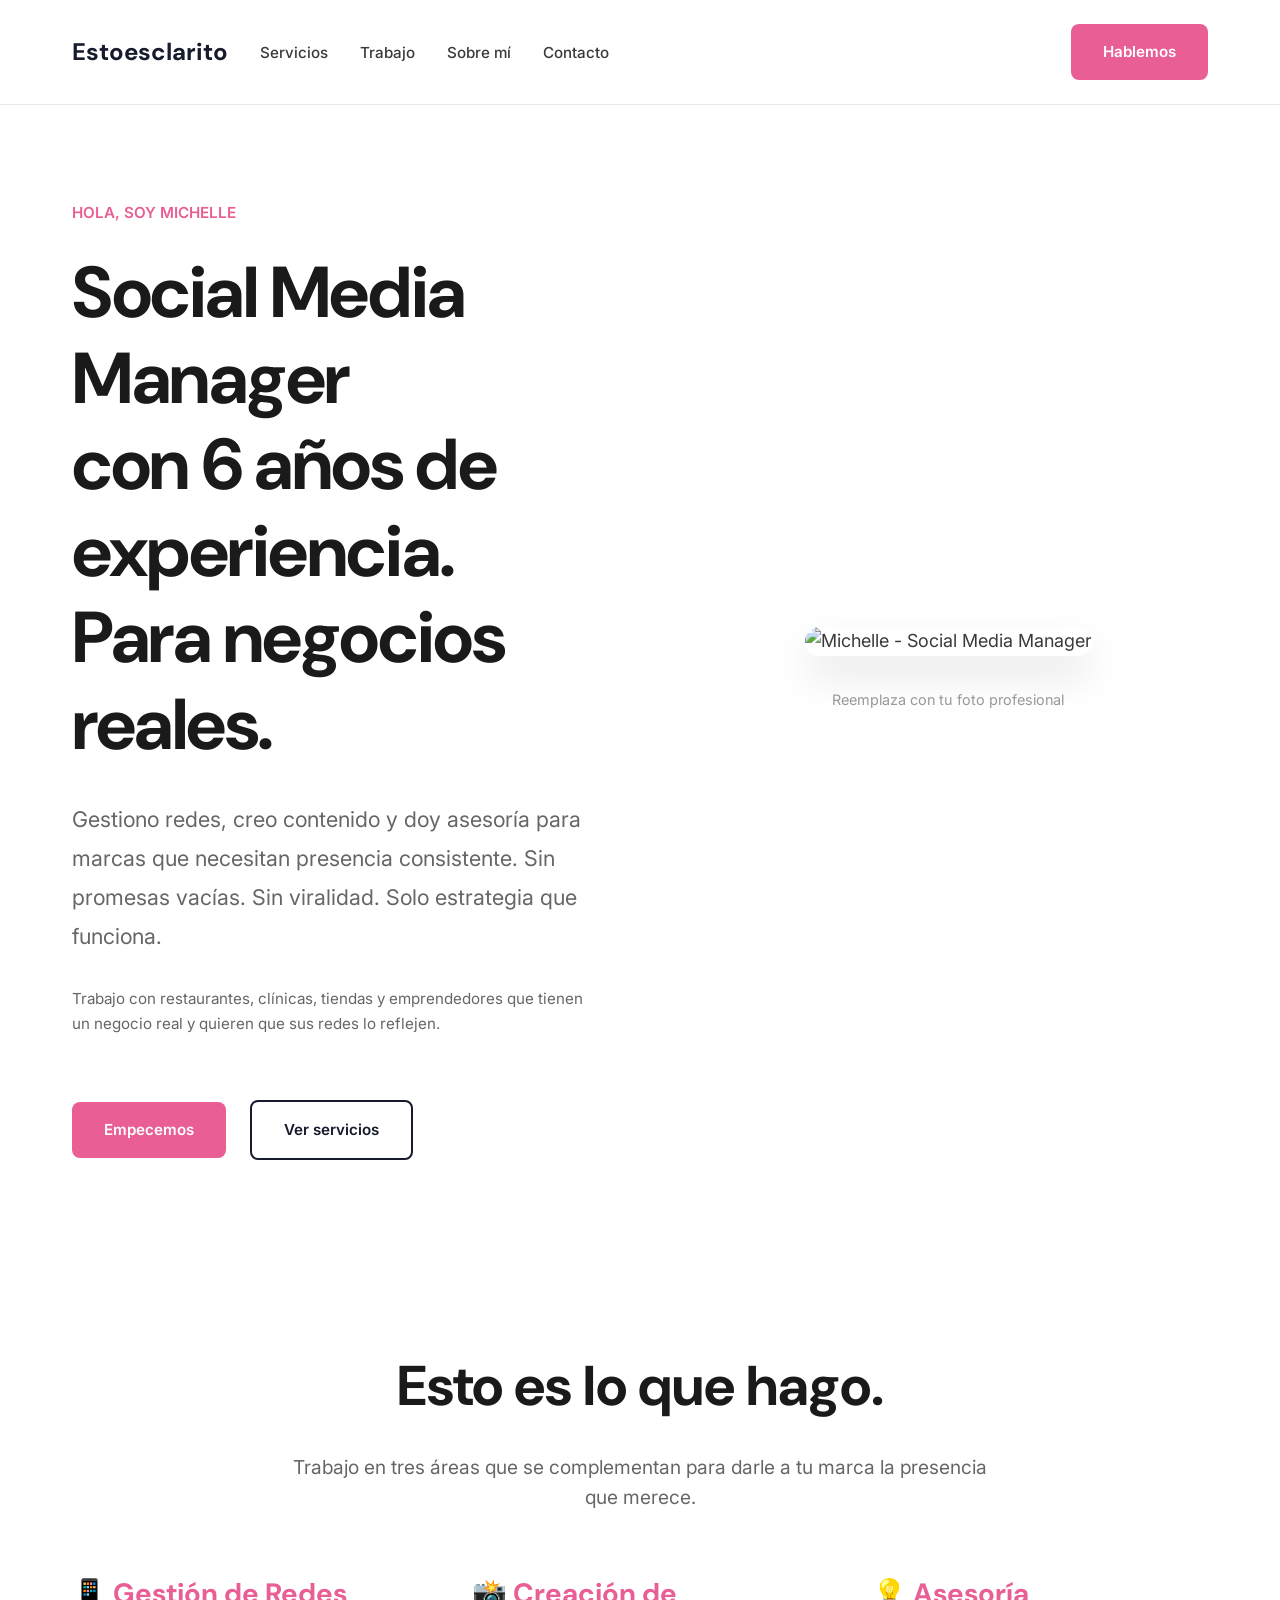
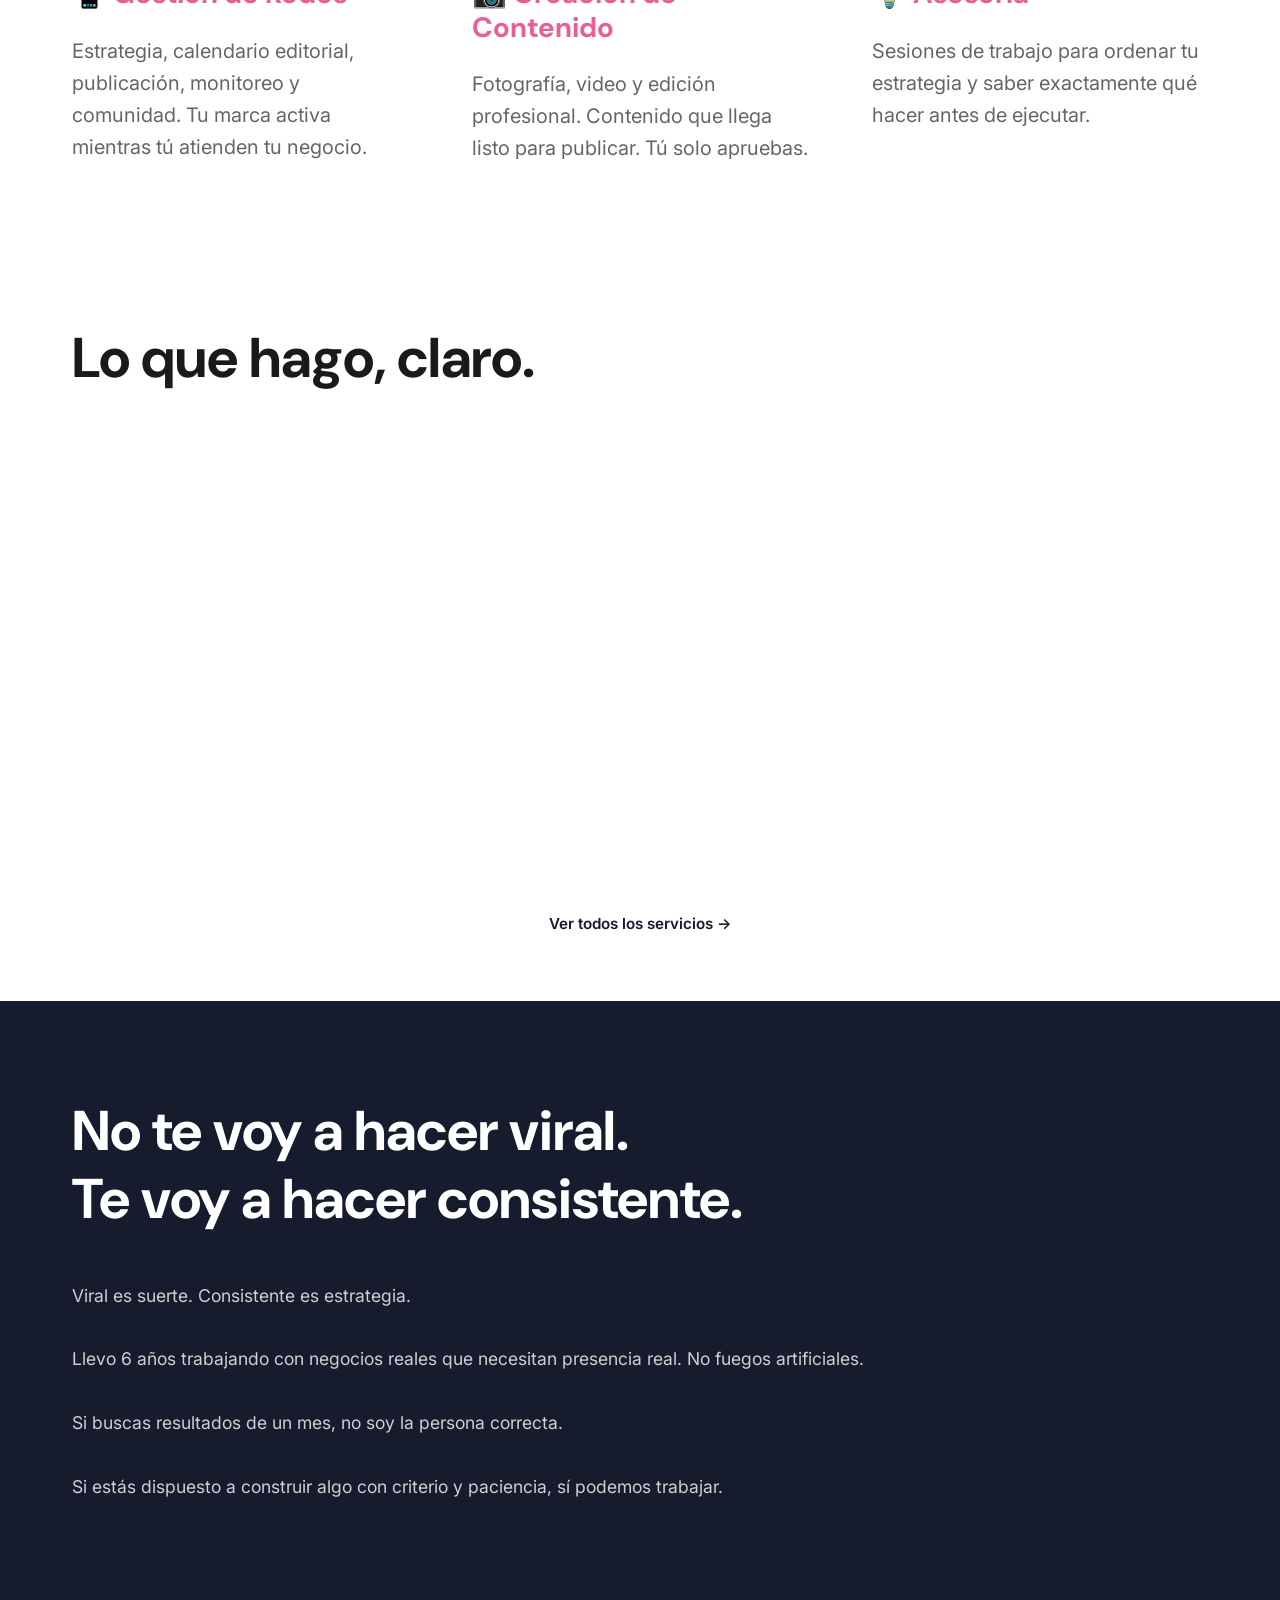
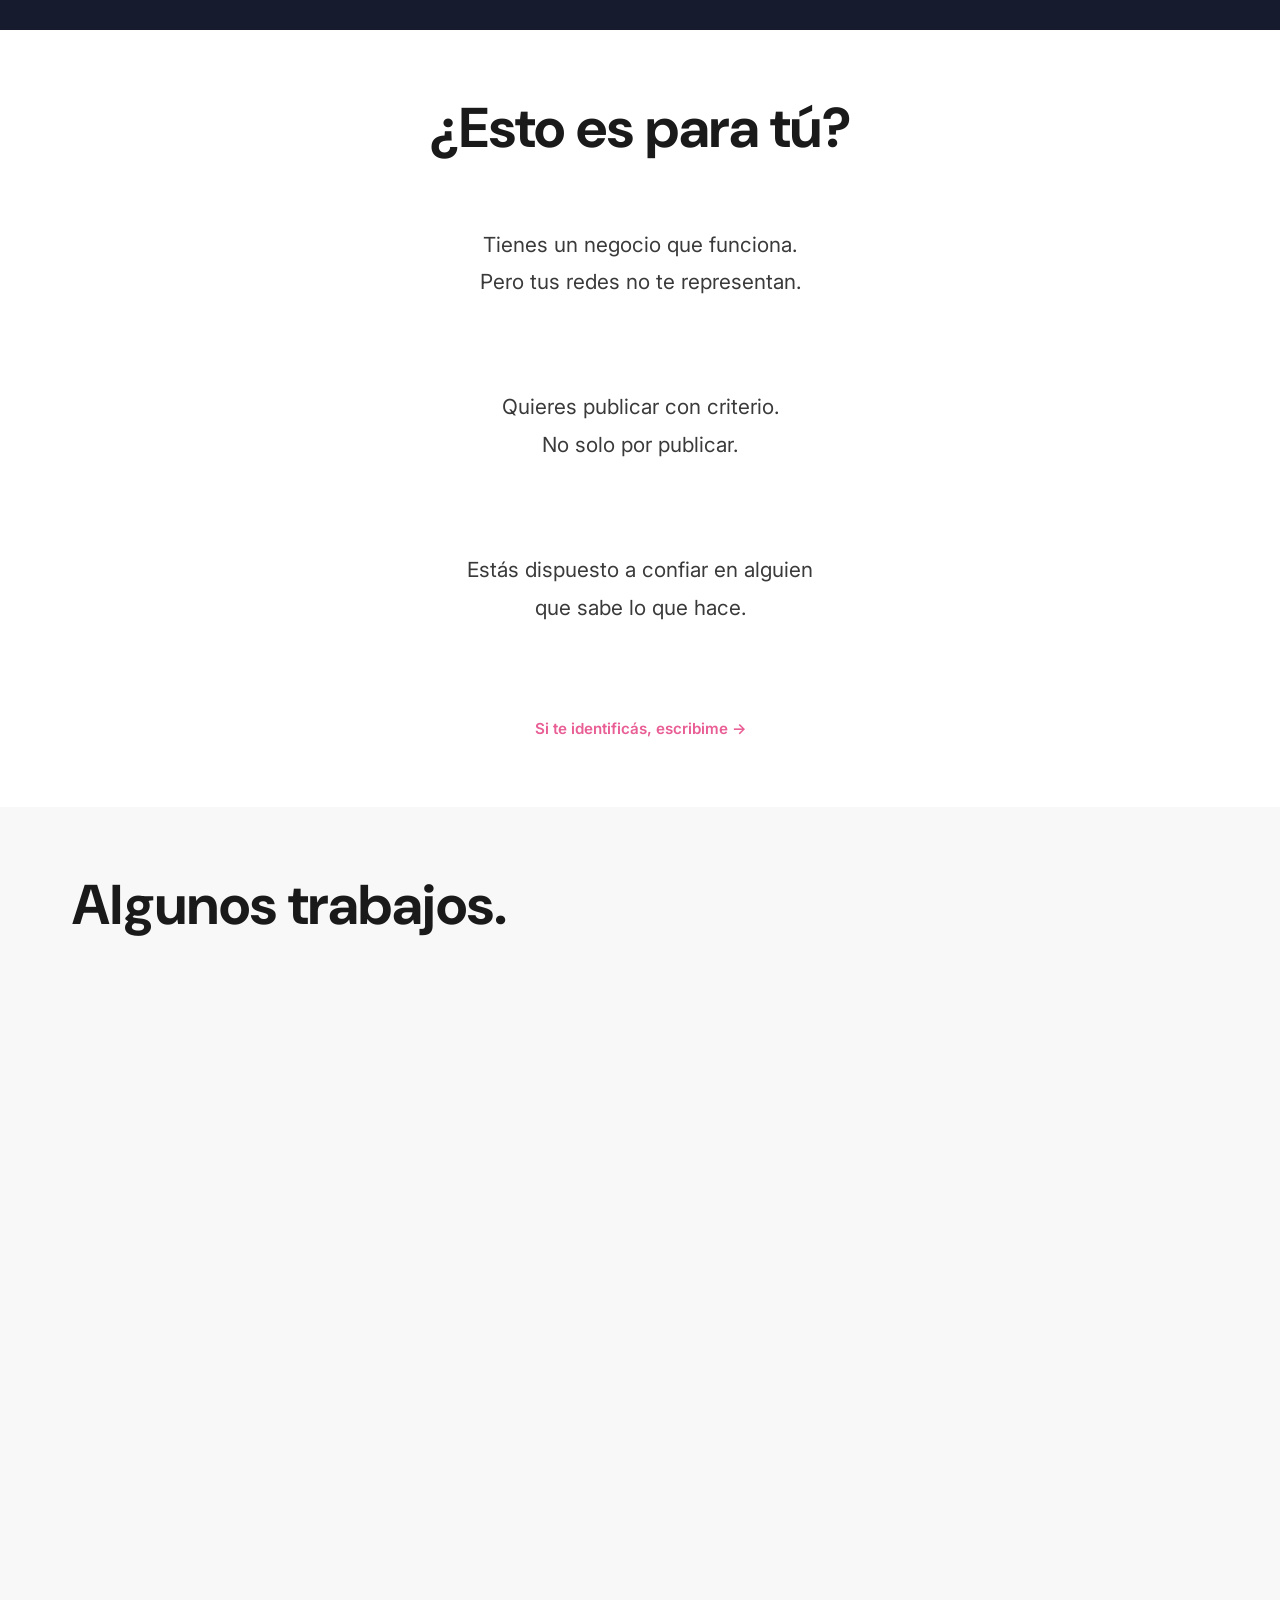
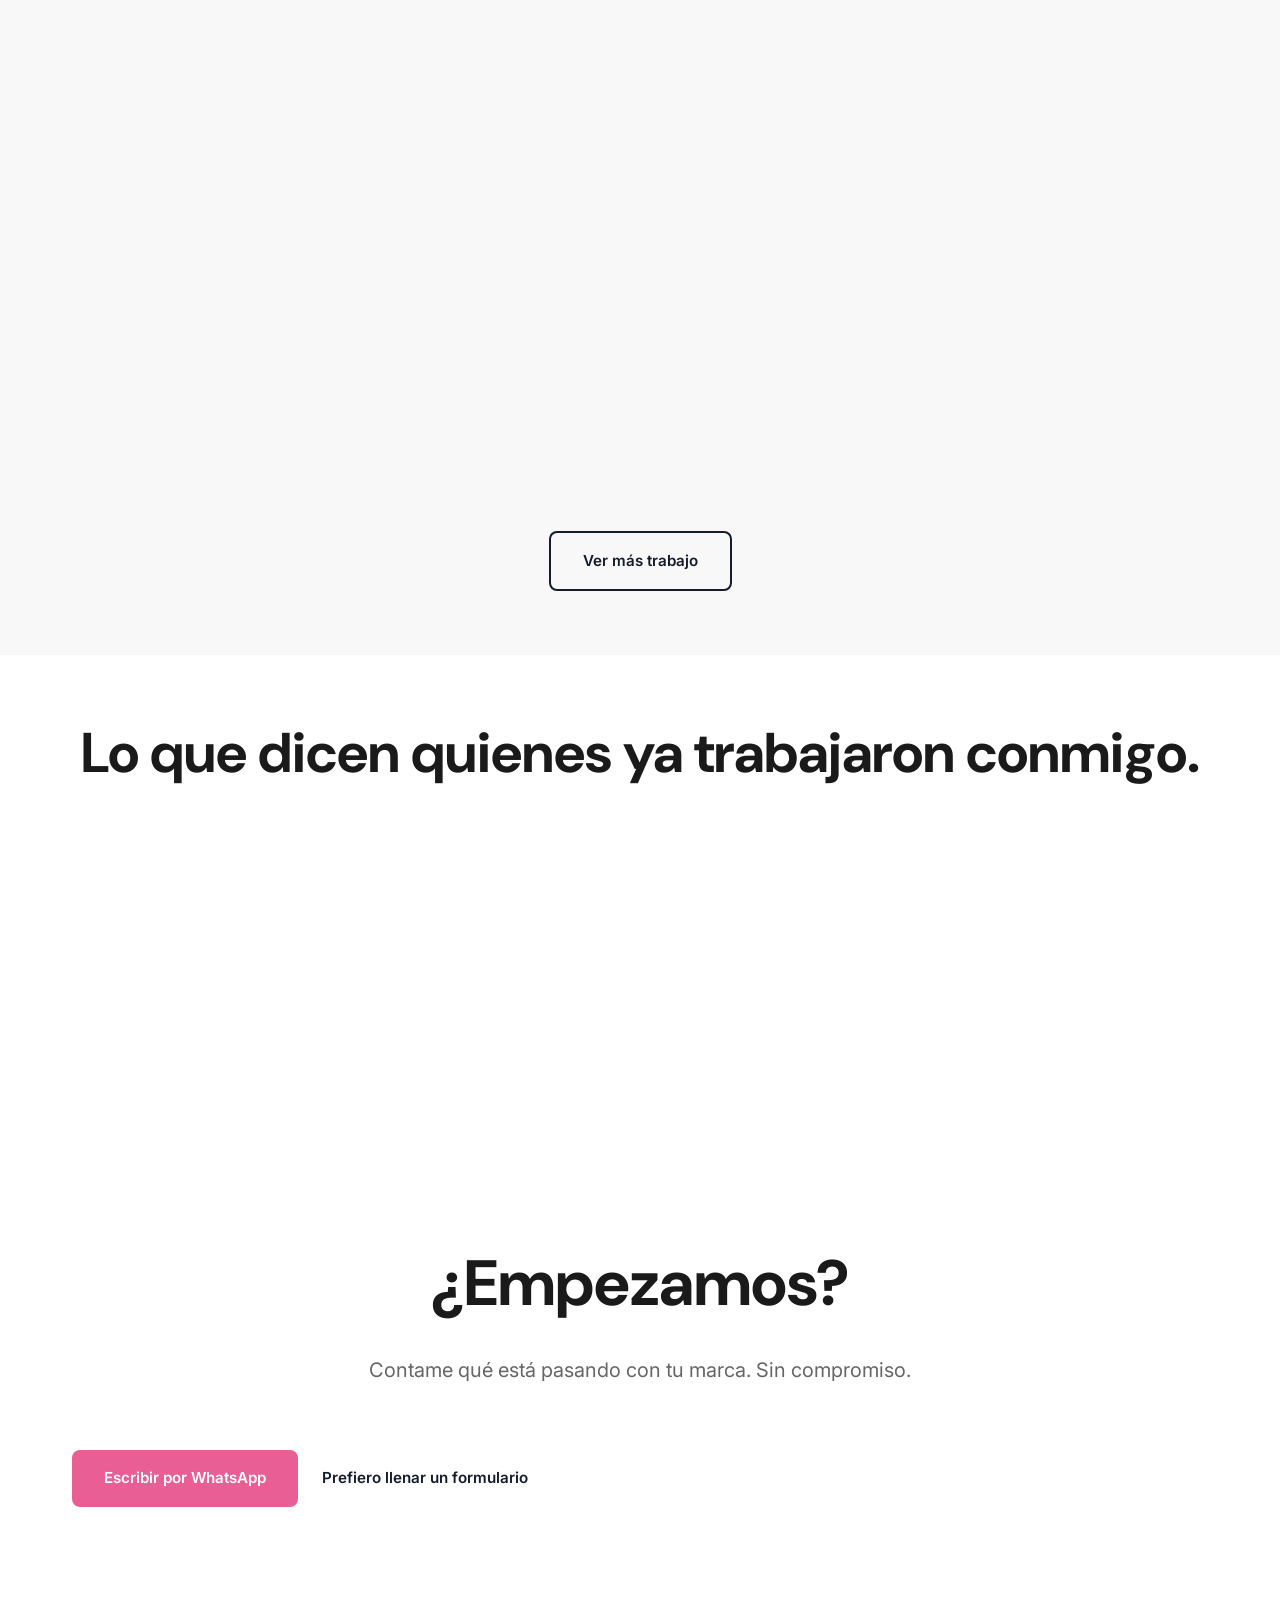
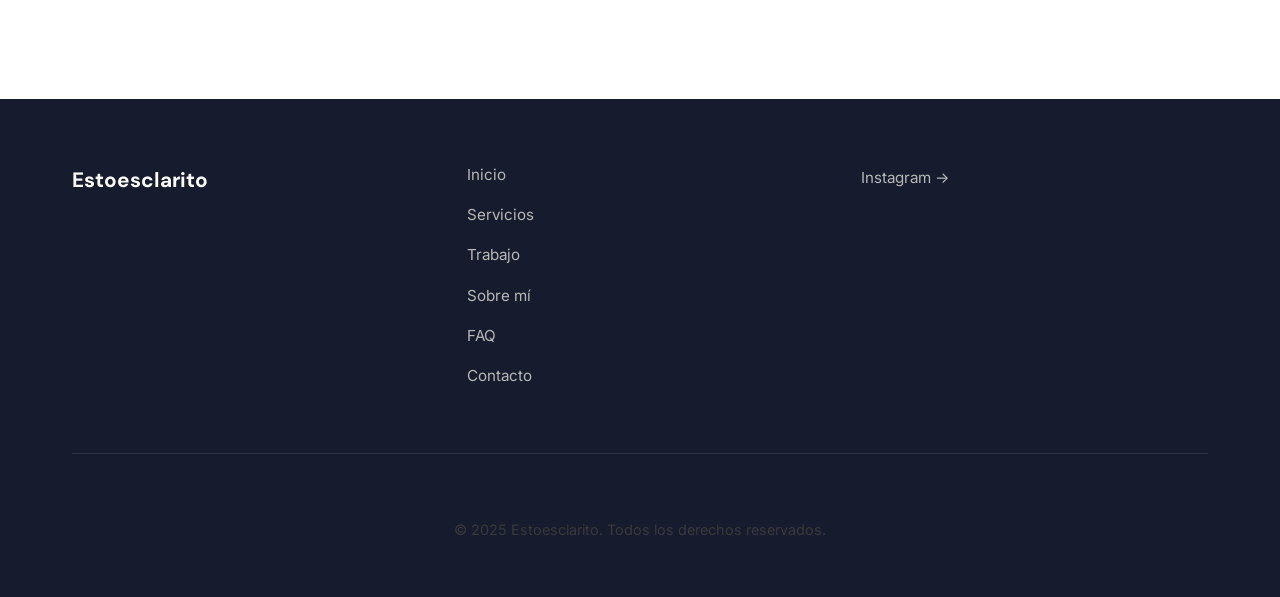
==== index.html @ 7deb66ad "Mejorar index.html como verdadera landing page con información personal - Reescribir hero section co" ====
<!DOCTYPE html>
<html lang="es">
<head>
    <meta charset="UTF-8">
    <meta name="viewport" content="width=device-width, initial-scale=1.0">
    <meta name="description" content="Gestión de redes. Contenido. Asesoría. Sin promesas vacías. Presencia consistente para negocios reales.">
    <meta name="theme-color" content="#161B2D">

    <title>Estoesclarito | Social Media Manager para negocios reales</title>

    <link rel="stylesheet" href="css/style.css">
    <link href="https://fonts.googleapis.com/css2?family=Inter:wght@400;500;600;700&family=DM+Sans:wght@400;500;600;700&display=swap" rel="stylesheet">
</head>
<body>
    <!-- NAV -->
    <nav class="navbar">
        <div class="container">
            <div class="navbar-content">
                <a href="index.html" class="logo" title="Volver al inicio">Estoesclarito</a>
                <ul class="nav-links">
                    <li><a href="#servicios">Servicios</a></li>
                    <li><a href="trabajo.html">Trabajo</a></li>
                    <li><a href="sobre-mi.html">Sobre mí</a></li>
                    <li><a href="contacto.html">Contacto</a></li>
                </ul>
                <a href="#contacto" class="btn btn-primary">Hablemos</a>
            </div>
        </div>
    </nav>

    <main>
        <!-- HERO -->
        <section class="hero">
            <div class="container">
                <div style="display: grid; grid-template-columns: 1fr 1fr; gap: var(--spacing-3xl); align-items: center;">
                    <div class="hero-content">
                        <p style="color: var(--color-pink); font-weight: 600; margin-bottom: var(--spacing-md); font-size: 0.95rem;">HOLA, SOY MICHELLE</p>
                        <h1>Social Media Manager<br>con 6 años de experiencia.<br>Para negocios reales.</h1>
                        <p class="subtitle" style="margin-bottom: var(--spacing-lg);">Gestiono redes, creo contenido y doy asesoría para marcas que necesitan presencia consistente. Sin promesas vacías. Sin viralidad. Solo estrategia que funciona.</p>
                        <p style="font-size: 0.95rem; color: #666; margin-bottom: var(--spacing-2xl);">Trabajo con restaurantes, clínicas, tiendas y emprendedores que tienen un negocio real y quieren que sus redes lo reflejen.</p>
                        <div class="cta-group">
                            <a href="#contacto" class="btn btn-primary">Empecemos</a>
                            <a href="#servicios" class="btn btn-secondary">Ver servicios</a>
                        </div>
                    </div>
                    <div style="text-align: center;">
                        <img src="https://i.imgur.com/bIUBxWr.jpg" alt="Michelle - Social Media Manager" style="width: 100%; max-width: 300px; border-radius: 16px; object-fit: cover; box-shadow: 0 20px 40px rgba(0, 0, 0, 0.1);">
                        <p style="margin-top: var(--spacing-lg); font-size: 0.9rem; color: #999;">Reemplaza con tu foto profesional</p>
                    </div>
                </div>
            </div>
        </section>

        <!-- QUÉ HAGO -->
        <section class="problem">
            <div class="container">
                <h2>Esto es lo que hago.</h2>
                <p style="font-size: 1.2rem; margin-bottom: var(--spacing-2xl);">Trabajo en tres áreas que se complementan para darle a tu marca la presencia que merece.</p>
                <div style="display: grid; grid-template-columns: repeat(auto-fit, minmax(280px, 1fr)); gap: var(--spacing-2xl); margin-top: var(--spacing-2xl);">
                    <div style="text-align: left;">
                        <h3 style="color: var(--color-pink); margin-bottom: var(--spacing-md);">📱 Gestión de Redes</h3>
                        <p style="color: #666; text-align: left;">Estrategia, calendario editorial, publicación, monitoreo y comunidad. Tu marca activa mientras tú atienden tu negocio.</p>
                    </div>
                    <div style="text-align: left;">
                        <h3 style="color: var(--color-pink); margin-bottom: var(--spacing-md);">📸 Creación de Contenido</h3>
                        <p style="color: #666; text-align: left;">Fotografía, video y edición profesional. Contenido que llega listo para publicar. Tú solo apruebas.</p>
                    </div>
                    <div style="text-align: left;">
                        <h3 style="color: var(--color-pink); margin-bottom: var(--spacing-md);">💡 Asesoría</h3>
                        <p style="color: #666; text-align: left;">Sesiones de trabajo para ordenar tu estrategia y saber exactamente qué hacer antes de ejecutar.</p>
                    </div>
                </div>
            </div>
        </section>

        <!-- SERVICIOS EN RESUMEN -->
        <section class="services-overview" id="servicios">
            <div class="container">
                <h2>Lo que hago, claro.</h2>
                <div class="services-grid">
                    <div class="service-card">
                        <svg class="icon" viewBox="0 0 24 24" fill="none" stroke="currentColor" stroke-width="2">
                            <rect x="3" y="4" width="18" height="18" rx="2"/>
                            <path d="M16 2v4M8 2v4M3 10h18"/>
                        </svg>
                        <h3>Gestión de redes</h3>
                        <p>Me encargo de tu estrategia, calendario, publicación y comunidad. Tu marca activa, aunque tú no estés revisando el teléfono.</p>
                    </div>
                    <div class="service-card">
                        <svg class="icon" viewBox="0 0 24 24" fill="none" stroke="currentColor" stroke-width="2">
                            <path d="M23 19a2 2 0 0 1-2 2H3a2 2 0 0 1-2-2V8a2 2 0 0 1 2-2h4l2-3h6l2 3h4a2 2 0 0 1 2 2z"/>
                            <circle cx="12" cy="13" r="4"/>
                        </svg>
                        <h3>Creación de contenido</h3>
                        <p>Foto, video y edición profesional. Te entrego el contenido listo para publicar. Tú solo apruebas.</p>
                    </div>
                    <div class="service-card">
                        <svg class="icon" viewBox="0 0 24 24" fill="none" stroke="currentColor" stroke-width="2">
                            <path d="M21 15a2 2 0 0 1-2 2H7l-4 4V5a2 2 0 0 1 2-2h14a2 2 0 0 1 2 2z"/>
                        </svg>
                        <h3>Asesoría</h3>
                        <p>Si necesitas dirección antes que ejecución. Sesiones de trabajo para ordenar tu estrategia y saber exactamente qué hacer.</p>
                    </div>
                </div>
                <div class="text-center">
                    <a href="servicios.html" class="link-arrow">Ver todos los servicios →</a>
                </div>
            </div>
        </section>

        <!-- DIFERENCIADOR -->
        <section class="differentiator">
            <div class="container">
                <h2>No te voy a hacer viral.<br>Te voy a hacer consistente.</h2>
                <div class="differentiator-content">
                    <p>Viral es suerte. Consistente es estrategia.</p>
                    <p>Llevo 6 años trabajando con negocios reales que necesitan presencia real. No fuegos artificiales.</p>
                    <p>Si buscas resultados de un mes, no soy la persona correcta.</p>
                    <p>Si estás dispuesto a construir algo con criterio y paciencia, sí podemos trabajar.</p>
                </div>
            </div>
        </section>

        <!-- PARA QUIÉN ES -->
        <section class="for-who">
            <div class="container">
                <h2>¿Esto es para tú?</h2>
                <div class="criteria">
                    <p>Tienes un negocio que funciona.<br>Pero tus redes no te representan.</p>
                    <p>Quieres publicar con criterio.<br>No solo por publicar.</p>
                    <p>Estás dispuesto a confiar en alguien<br>que sabe lo que hace.</p>
                </div>
                <div class="text-center">
                    <a href="#contacto" class="link-arrow link-pink">Si te identificás, escribime →</a>
                </div>
            </div>
        </section>

        <!-- TRABAJO RECIENTE -->
        <section class="recent-work">
            <div class="container">
                <h2>Algunos trabajos.</h2>
                <div class="work-grid">
                    <div class="work-item">
                        <div class="work-image" style="background: linear-gradient(135deg, #667eea 0%, #764ba2 100%); display: flex; align-items: center; justify-content: center; color: white; font-size: 0.9rem; text-align: center; padding: 2rem;">[Imagen proyecto: Restaurante]</div>
                        <p class="work-tag">Restaurante · Gestión de redes</p>
                        <p style="font-weight: 600; margin-bottom: 0.5rem;">[Nombre del restaurante]</p>
                        <p style="font-size: 0.95rem; color: #666;">De 0 a X seguidores. [Resultado/Métrica principal].</p>
                    </div>
                    <div class="work-item">
                        <div class="work-image" style="background: linear-gradient(135deg, #f093fb 0%, #f5576c 100%); display: flex; align-items: center; justify-content: center; color: white; font-size: 0.9rem; text-align: center; padding: 2rem;">[Imagen proyecto: Clínica]</div>
                        <p class="work-tag">Clínica · Creación de contenido</p>
                        <p style="font-weight: 600; margin-bottom: 0.5rem;">[Nombre de la clínica]</p>
                        <p style="font-size: 0.95rem; color: #666;">[Resultado principal del trabajo realizado].</p>
                    </div>
                    <div class="work-item">
                        <div class="work-image" style="background: linear-gradient(135deg, #4facfe 0%, #00f2fe 100%); display: flex; align-items: center; justify-content: center; color: white; font-size: 0.9rem; text-align: center; padding: 2rem;">[Imagen proyecto: Emprendedora]</div>
                        <p class="work-tag">Emprendedora · Asesoría + Contenido</p>
                        <p style="font-weight: 600; margin-bottom: 0.5rem;">[Nombre del emprendimiento]</p>
                        <p style="font-size: 0.95rem; color: #666;">[Resultado del trabajo: estrategia, contenido, métrica de éxito].</p>
                    </div>
                    <div class="work-item">
                        <div class="work-image" style="background: linear-gradient(135deg, #43e97b 0%, #38f9d7 100%); display: flex; align-items: center; justify-content: center; color: white; font-size: 0.9rem; text-align: center; padding: 2rem;">[Imagen proyecto: Cafetería]</div>
                        <p class="work-tag">Cafetería · Gestión de redes</p>
                        <p style="font-weight: 600; margin-bottom: 0.5rem;">[Nombre de la cafetería]</p>
                        <p style="font-size: 0.95rem; color: #666;">Calendario consistente con [métrica de engagement o resultado].</p>
                    </div>
                </div>
                <div class="text-center">
                    <a href="trabajo.html" class="btn btn-secondary">Ver más trabajo</a>
                </div>
            </div>
        </section>

        <!-- TESTIMONIOS -->
        <section class="testimonials">
            <div class="container">
                <h2>Lo que dicen quienes ya trabajaron conmigo.</h2>
                <div class="testimonials-grid">
                    <div class="testimonial">
                        <p>"Pasé de publicar cuando me acordaba a tener un calendario que funciona solo. Eso cambió todo en mi cuenta."</p>
                        <p class="testimonial-author">— Valentina, Restaurante</p>
                    </div>
                    <div class="testimonial">
                        <p>"No quería que mi clínica pareciera publicidad barata. Con Michelle encontré alguien que entiende el sector de verdad."</p>
                        <p class="testimonial-author">— Martín, Clínica de Dermatología</p>
                    </div>
                </div>
            </div>
        </section>

        <!-- CTA FINAL -->
        <section class="final-cta" id="contacto">
            <div class="container">
                <h2>¿Empezamos?</h2>
                <p>Contame qué está pasando con tu marca. Sin compromiso.</p>
                <div class="cta-group">
                    <a href="https://wa.me/5491171291169?text=Hola%2C%20vi%20tu%20sitio%20web%20y%20me%20interesa%20saber%20m%C3%A1s" class="btn btn-primary" target="_blank">Escribir por WhatsApp</a>
                    <a href="contacto.html" class="link-arrow">Prefiero llenar un formulario</a>
                </div>
            </div>
        </section>
    </main>

    <!-- FOOTER -->
    <footer class="footer">
        <div class="container">
            <div class="footer-content">
                <div class="footer-section">
                    <p class="footer-brand">Estoesclarito</p>
                </div>
                <div class="footer-section">
                    <nav class="footer-links">
                        <a href="">Inicio</a>
                        <a href="servicios.html">Servicios</a>
                        <a href="trabajo.html">Trabajo</a>
                        <a href="sobre-mi.html">Sobre mí</a>
                        <a href="faq.html">FAQ</a>
                        <a href="contacto.html">Contacto</a>
                    </nav>
                </div>
                <div class="footer-section">
                    <a href="https://instagram.com/estoesclarito" class="footer-link">Instagram →</a>
                </div>
            </div>
            <div class="footer-bottom">
                <p>© 2025 Estoesclarito. Todos los derechos reservados.</p>
            </div>
        </div>
    </footer>

    <script src="js/main.js"></script>
</body>
</html>
---- css/style.css ----
/* ============================================
   ESTOESCLARITO — MAIN STYLESHEET
   ============================================ */

:root {
    /* Colors */
    --color-white: #FFFFFF;
    --color-dark: #161B2D;
    --color-pink: #E85E95;
    --color-pink-hover: #D4447A;
    --color-text: #3A3A3A;
    --color-text-light: #666666;
    --color-text-dark: #1A1A1A;
    --color-bg-light: #F8F8F8;
    --color-border: #E8E8E8;

    /* Typography */
    --font-body: 'Inter', -apple-system, BlinkMacSystemFont, 'Segoe UI', sans-serif;
    --font-heading: 'DM Sans', -apple-system, BlinkMacSystemFont, 'Segoe UI', sans-serif;

    /* Font sizes */
    --fs-hero: clamp(2.5rem, 8vw, 4.5rem);
    --fs-h2: clamp(2rem, 5vw, 3.5rem);
    --fs-h3: clamp(1.25rem, 3vw, 1.75rem);
    --fs-base: 1.125rem;
    --fs-small: 0.95rem;

    /* Line heights */
    --lh-tight: 1.2;
    --lh-normal: 1.6;
    --lh-relaxed: 1.8;

    /* Spacing */
    --spacing-xs: 0.5rem;
    --spacing-sm: 1rem;
    --spacing-md: 1.5rem;
    --spacing-lg: 2rem;
    --spacing-xl: 3rem;
    --spacing-2xl: 4rem;
    --spacing-3xl: 6rem;

    /* Border radius */
    --radius-sm: 4px;
    --radius-md: 8px;
    --radius-lg: 12px;

    /* Transitions */
    --transition-fast: 150ms ease-in-out;
    --transition-base: 300ms ease-in-out;
    --transition-slow: 500ms ease-in-out;
}

/* ============================================
   RESET & BASE STYLES
   ============================================ */

* {
    margin: 0;
    padding: 0;
    box-sizing: border-box;
}

html {
    scroll-behavior: smooth;
}

body {
    font-family: var(--font-body);
    font-size: var(--fs-base);
    line-height: var(--lh-normal);
    color: var(--color-text);
    background-color: var(--color-white);
    -webkit-font-smoothing: antialiased;
    -moz-osx-font-smoothing: grayscale;
}

/* Typography */
h1, h2, h3, h4, h5, h6 {
    font-family: var(--font-heading);
    font-weight: 700;
    line-height: var(--lh-tight);
    color: var(--color-text-dark);
    margin-bottom: var(--spacing-md);
}

h1 {
    font-size: var(--fs-hero);
}

h2 {
    font-size: var(--fs-h2);
    margin-bottom: var(--spacing-lg);
}

h3 {
    font-size: var(--fs-h3);
    margin-bottom: var(--spacing-sm);
}

p {
    margin-bottom: var(--spacing-md);
    color: var(--color-text);
    line-height: var(--lh-normal);
}

a {
    color: inherit;
    text-decoration: none;
}

/* ============================================
   CONTAINER & LAYOUT
   ============================================ */

.container {
    max-width: 1200px;
    margin: 0 auto;
    padding: 0 var(--spacing-lg);
}

.text-center {
    text-align: center;
}

/* ============================================
   NAVIGATION
   ============================================ */

.navbar {
    position: sticky;
    top: 0;
    z-index: 100;
    background-color: var(--color-white);
    border-bottom: 1px solid var(--color-border);
    padding: var(--spacing-md) 0;
    backdrop-filter: blur(4px);
}

.navbar-content {
    display: flex;
    justify-content: space-between;
    align-items: center;
    gap: var(--spacing-lg);
}

.logo {
    font-family: var(--font-heading);
    font-size: 1.5rem;
    font-weight: 700;
    color: var(--color-dark);
    flex-shrink: 0;
}

.nav-links {
    display: flex;
    list-style: none;
    gap: var(--spacing-lg);
    flex: 1;
}

.nav-links a {
    font-size: 0.95rem;
    font-weight: 500;
    color: var(--color-text);
    transition: color var(--transition-fast);
}

.nav-links a:hover {
    color: var(--color-pink);
}

/* ============================================
   BUTTONS
   ============================================ */

.btn {
    display: inline-block;
    padding: var(--spacing-sm) var(--spacing-lg);
    border-radius: var(--radius-md);
    font-weight: 600;
    font-size: var(--fs-small);
    cursor: pointer;
    transition: all var(--transition-fast);
    text-align: center;
    white-space: nowrap;
    border: none;
}

.btn-primary {
    background-color: var(--color-pink);
    color: var(--color-white);
}

.btn-primary:hover {
    background-color: var(--color-pink-hover);
    transform: translateY(-2px);
}

.btn-secondary {
    background-color: transparent;
    color: var(--color-dark);
    border: 2px solid var(--color-dark);
}

.btn-secondary:hover {
    background-color: var(--color-dark);
    color: var(--color-white);
}

/* Links with arrow */
.link-arrow {
    display: inline-flex;
    align-items: center;
    gap: var(--spacing-xs);
    font-weight: 600;
    color: var(--color-dark);
    transition: gap var(--transition-fast), color var(--transition-fast);
    font-size: var(--fs-small);
}

.link-arrow:hover {
    gap: 0.75rem;
}

.link-pink {
    color: var(--color-pink);
}

/* ============================================
   SECTIONS
   ============================================ */

section {
    padding: var(--spacing-2xl) 0;
}

section.hero {
    padding: var(--spacing-3xl) 0;
    background-color: var(--color-white);
}

section.problem {
    padding: var(--spacing-3xl) 0;
    text-align: center;
}

section.problem h2 {
    color: var(--color-text-dark);
    margin-bottom: var(--spacing-lg);
}

section.problem p {
    font-size: 1.25rem;
    color: var(--color-text-light);
    max-width: 700px;
    margin: 0 auto;
}

section.differentiator {
    background-color: var(--color-dark);
    color: var(--color-white);
    padding: var(--spacing-3xl) 0;
}

section.differentiator h2 {
    color: var(--color-white);
    margin-bottom: var(--spacing-xl);
}

section.differentiator p {
    color: #D0D0D0;
    font-size: 1.1rem;
    line-height: var(--lh-relaxed);
    margin-bottom: var(--spacing-lg);
}

section.for-who {
    background-color: var(--color-white);
    text-align: center;
}

section.for-who h2 {
    margin-bottom: var(--spacing-2xl);
}

.criteria {
    display: flex;
    flex-direction: column;
    gap: var(--spacing-2xl);
    margin-bottom: var(--spacing-2xl);
}

.criteria p {
    font-size: 1.3rem;
    color: var(--color-text);
    line-height: var(--lh-relaxed);
}

section.recent-work {
    background-color: var(--color-bg-light);
}

section.final-cta {
    padding: var(--spacing-3xl) 0;
    text-align: center;
}

section.final-cta h2 {
    font-size: clamp(2rem, 6vw, 4rem);
    margin-bottom: var(--spacing-lg);
}

section.final-cta > .container > p {
    font-size: 1.25rem;
    color: var(--color-text-light);
    margin-bottom: var(--spacing-2xl);
}

/* ============================================
   HERO SECTION
   ============================================ */

.hero-content {
    max-width: 900px;
}

.hero h1 {
    margin-bottom: var(--spacing-lg);
    letter-spacing: -0.02em;
}

.hero .subtitle {
    font-size: 1.35rem;
    color: var(--color-text-light);
    margin-bottom: var(--spacing-2xl);
    line-height: var(--lh-relaxed);
}

.cta-group {
    display: flex;
    gap: var(--spacing-md);
    align-items: center;
    flex-wrap: wrap;
}

/* ============================================
   SERVICES GRID
   ============================================ */

.services-overview {
    padding: var(--spacing-2xl) 0;
}

.services-overview h2 {
    margin-bottom: var(--spacing-2xl);
}

.service-detail {
    padding: var(--spacing-2xl) 0;
}

.service-detail h2 {
    margin-bottom: var(--spacing-lg);
}

.service-detail > .container > div {
    transition: all var(--transition-base);
}

.services-grid {
    display: grid;
    grid-template-columns: repeat(auto-fit, minmax(320px, 1fr));
    gap: var(--spacing-2xl);
    margin-bottom: var(--spacing-2xl);
}

.service-card {
    padding: var(--spacing-xl);
    border-radius: var(--radius-lg);
    background-color: var(--color-white);
    border: 1px solid var(--color-border);
    transition: all var(--transition-base);
}

.service-card:hover {
    border-color: var(--color-pink);
    transform: translateY(-4px);
}

.icon {
    width: 48px;
    height: 48px;
    color: var(--color-pink);
    margin-bottom: var(--spacing-md);
    stroke-linecap: round;
    stroke-linejoin: round;
}

.service-card h3 {
    margin-bottom: var(--spacing-sm);
}

.service-card p {
    font-size: 0.95rem;
    color: var(--color-text-light);
    line-height: var(--lh-relaxed);
}

/* ============================================
   WORK GRID
   ============================================ */

.work-grid {
    display: grid;
    grid-template-columns: repeat(auto-fit, minmax(280px, 1fr));
    gap: var(--spacing-2xl);
    margin-bottom: var(--spacing-2xl);
}

.work-item {
    border-radius: var(--radius-lg);
    overflow: hidden;
    transition: all var(--transition-base);
    cursor: pointer;
}

.work-item:hover {
    transform: translateY(-8px);
    box-shadow: 0 20px 40px rgba(0, 0, 0, 0.1);
}

.work-image {
    width: 100%;
    aspect-ratio: 1;
    margin-bottom: var(--spacing-md);
    border-radius: var(--radius-lg);
    transition: transform var(--transition-base);
}

.work-item:hover .work-image {
    transform: scale(1.05);
}

.work-tag {
    font-size: 0.9rem;
    color: var(--color-text-light);
    font-weight: 500;
    transition: color var(--transition-fast);
}

.work-item:hover .work-tag {
    color: var(--color-pink);
}

/* ============================================
   TESTIMONIALS
   ============================================ */

.testimonials {
    background-color: var(--color-white);
}

.testimonials h2 {
    text-align: center;
    margin-bottom: var(--spacing-2xl);
}

.testimonials-grid {
    display: grid;
    grid-template-columns: repeat(auto-fit, minmax(320px, 1fr));
    gap: var(--spacing-2xl);
}

.testimonial {
    padding: var(--spacing-xl);
    background-color: var(--color-bg-light);
    border-radius: var(--radius-lg);
    border-left: 4px solid var(--color-pink);
    transition: all var(--transition-base);
}

.testimonial:hover {
    transform: translateX(8px);
    box-shadow: 0 10px 30px rgba(0, 0, 0, 0.08);
    border-left-color: var(--color-dark);
}

.testimonial p {
    font-size: 1rem;
    line-height: var(--lh-relaxed);
    color: var(--color-text);
    margin-bottom: var(--spacing-md);
}

.testimonial p:last-child {
    margin-bottom: 0;
}

.testimonial-author {
    font-size: 0.95rem;
    color: var(--color-text-light);
    font-weight: 500;
    transition: color var(--transition-fast);
}

.testimonial:hover .testimonial-author {
    color: var(--color-pink);
}

/* ============================================
   FOOTER
   ============================================ */

.footer {
    background-color: var(--color-dark);
    color: var(--color-white);
    padding: var(--spacing-2xl) 0 var(--spacing-lg);
    margin-top: var(--spacing-3xl);
}

.footer-content {
    display: grid;
    grid-template-columns: repeat(auto-fit, minmax(250px, 1fr));
    gap: var(--spacing-xl);
    margin-bottom: var(--spacing-2xl);
    padding-bottom: var(--spacing-2xl);
    border-bottom: 1px solid rgba(255, 255, 255, 0.1);
}

.footer-brand {
    font-family: var(--font-heading);
    font-size: 1.3rem;
    font-weight: 700;
    color: var(--color-white);
}

.footer-links {
    display: flex;
    flex-direction: column;
    gap: var(--spacing-sm);
}

.footer-link,
.footer-links a {
    color: #B8B8B8;
    transition: color var(--transition-fast);
    font-size: 0.95rem;
}

.footer-link:hover,
.footer-links a:hover {
    color: var(--color-pink);
}

.footer-bottom {
    text-align: center;
    font-size: 0.9rem;
    color: #888888;
}

/* ============================================
   FORM STYLES
   ============================================ */

iframe {
    border-radius: 12px;
    box-shadow: 0 4px 16px rgba(0, 0, 0, 0.06);
    transition: box-shadow var(--transition-base);
}

iframe:hover {
    box-shadow: 0 8px 24px rgba(0, 0, 0, 0.1);
}

/* ============================================
   ANIMATIONS
   ============================================ */

@keyframes fadeIn {
    from {
        opacity: 0;
    }
    to {
        opacity: 1;
    }
}

@keyframes slideInUp {
    from {
        opacity: 0;
        transform: translateY(30px);
    }
    to {
        opacity: 1;
        transform: translateY(0);
    }
}

@keyframes slideInLeft {
    from {
        opacity: 0;
        transform: translateX(-30px);
    }
    to {
        opacity: 1;
        transform: translateX(0);
    }
}

.fade-in {
    animation: fadeIn var(--transition-base) ease-out forwards;
    opacity: 0;
}

.slide-in-up {
    animation: slideInUp var(--transition-base) ease-out forwards;
    opacity: 0;
}

/* ============================================
   RESPONSIVE DESIGN
   ============================================ */

@media (max-width: 768px) {
    .navbar-content {
        flex-wrap: wrap;
    }

    .nav-links {
        order: 3;
        flex-basis: 100%;
        gap: var(--spacing-md);
        font-size: 0.9rem;
    }

    .navbar .btn {
        padding: var(--spacing-xs) var(--spacing-md);
        font-size: 0.85rem;
    }

    section {
        padding: var(--spacing-2xl) 0;
    }

    section.hero > .container > div {
        grid-template-columns: 1fr !important;
        gap: var(--spacing-2xl) !important;
    }

    .cta-group {
        flex-direction: column;
        width: 100%;
    }

    .cta-group .btn {
        width: 100%;
    }

    .services-grid {
        grid-template-columns: 1fr;
    }

    .work-grid {
        grid-template-columns: 1fr;
    }

    .testimonials-grid {
        grid-template-columns: 1fr;
    }

    h2 {
        margin-bottom: var(--spacing-md);
    }

    .criteria {
        gap: var(--spacing-lg);
    }

    .criteria p {
        font-size: 1.1rem;
    }

    section.hero {
        padding: var(--spacing-2xl) 0;
    }

    section.differentiator {
        padding: var(--spacing-2xl) 0;
    }
}

@media (max-width: 480px) {
    :root {
        --fs-base: 1rem;
        --fs-small: 0.9rem;
        --spacing-lg: 1.5rem;
        --spacing-xl: 2rem;
        --spacing-2xl: 3rem;
    }

    .container {
        padding: 0 var(--spacing-md);
    }

    .nav-links {
        display: none;
    }

    .navbar .btn {
        padding: var(--spacing-xs) var(--spacing-md);
        font-size: 0.8rem;
    }

    h1 {
        font-size: 2rem;
    }

    .hero .subtitle {
        font-size: 1.1rem;
    }

    section.final-cta h2 {
        font-size: 1.75rem;
    }
}

/* ============================================
   ACCESSIBILITY
   ============================================ */

@media (prefers-reduced-motion: reduce) {
    * {
        animation-duration: 0.01ms !important;
        animation-iteration-count: 1 !important;
        transition-duration: 0.01ms !important;
    }
}

@media (prefers-color-scheme: dark) {
    /* Dark mode support can be added here if needed */
}
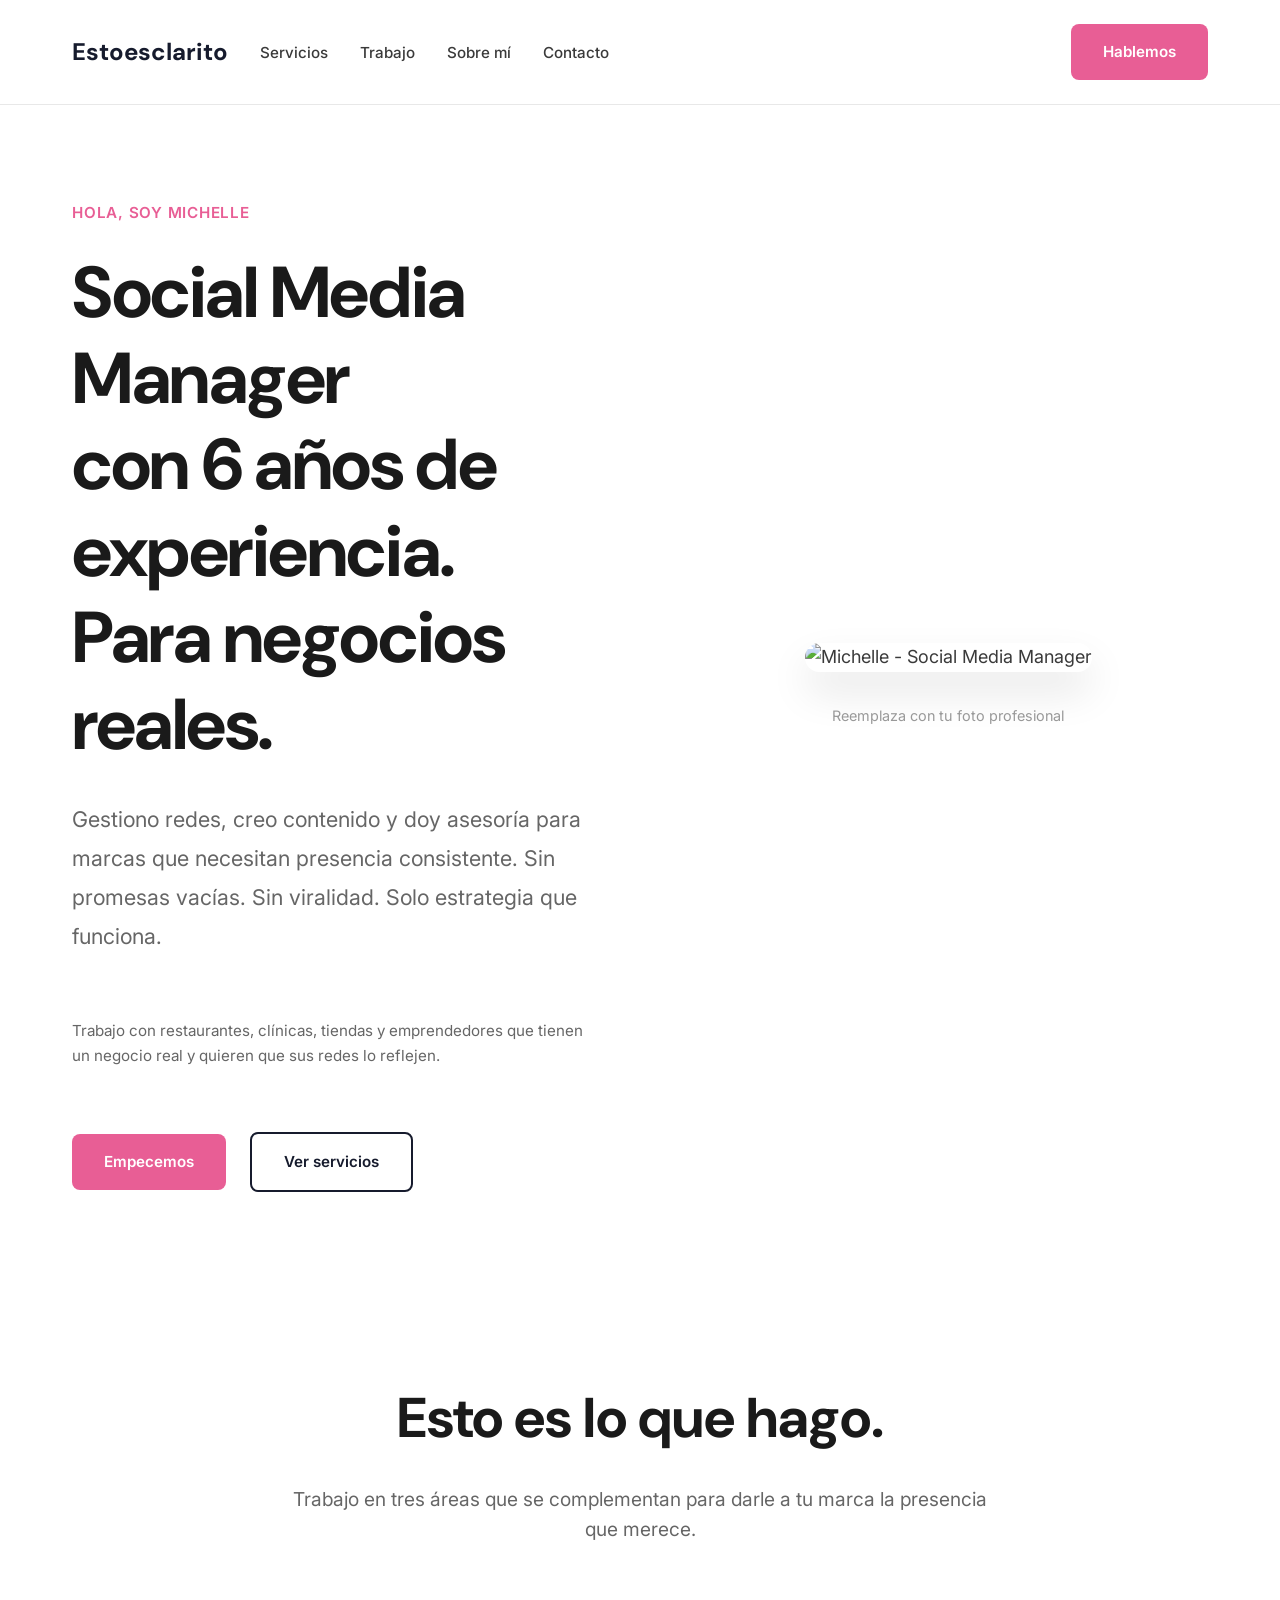
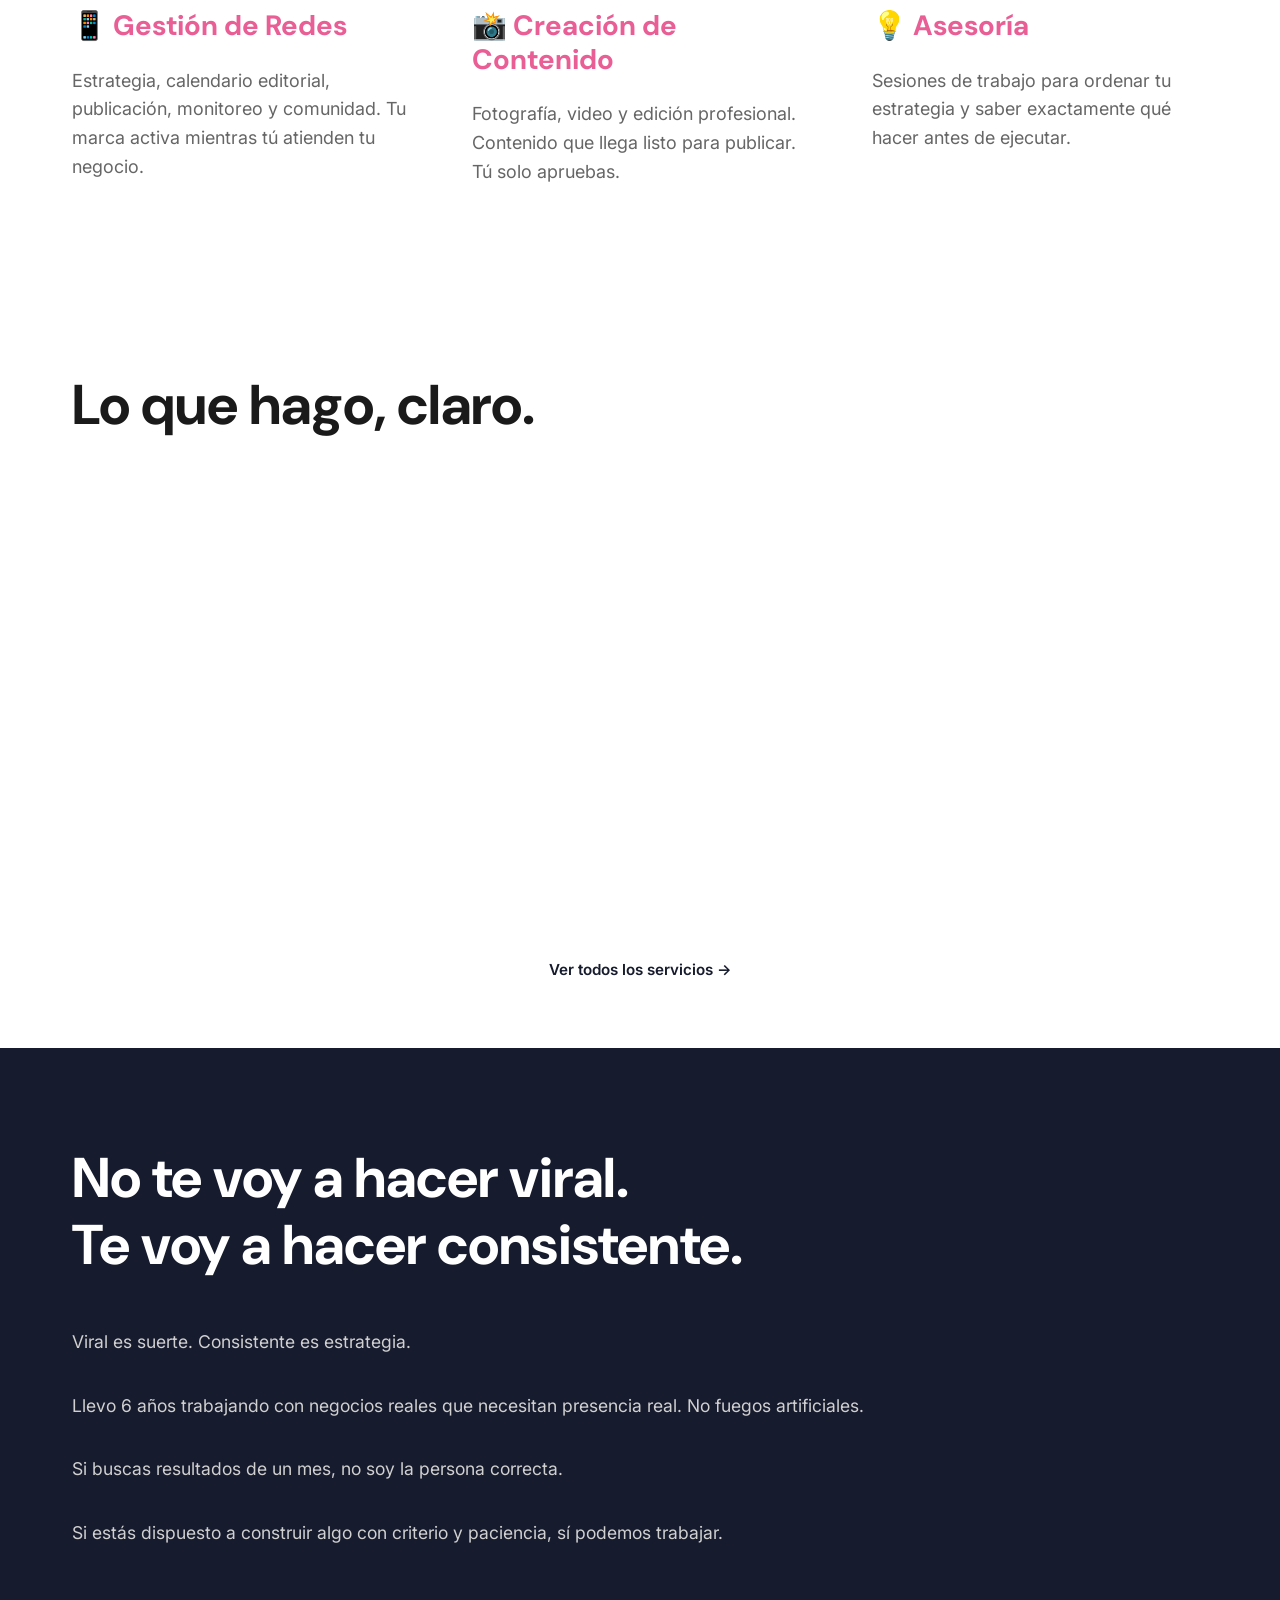
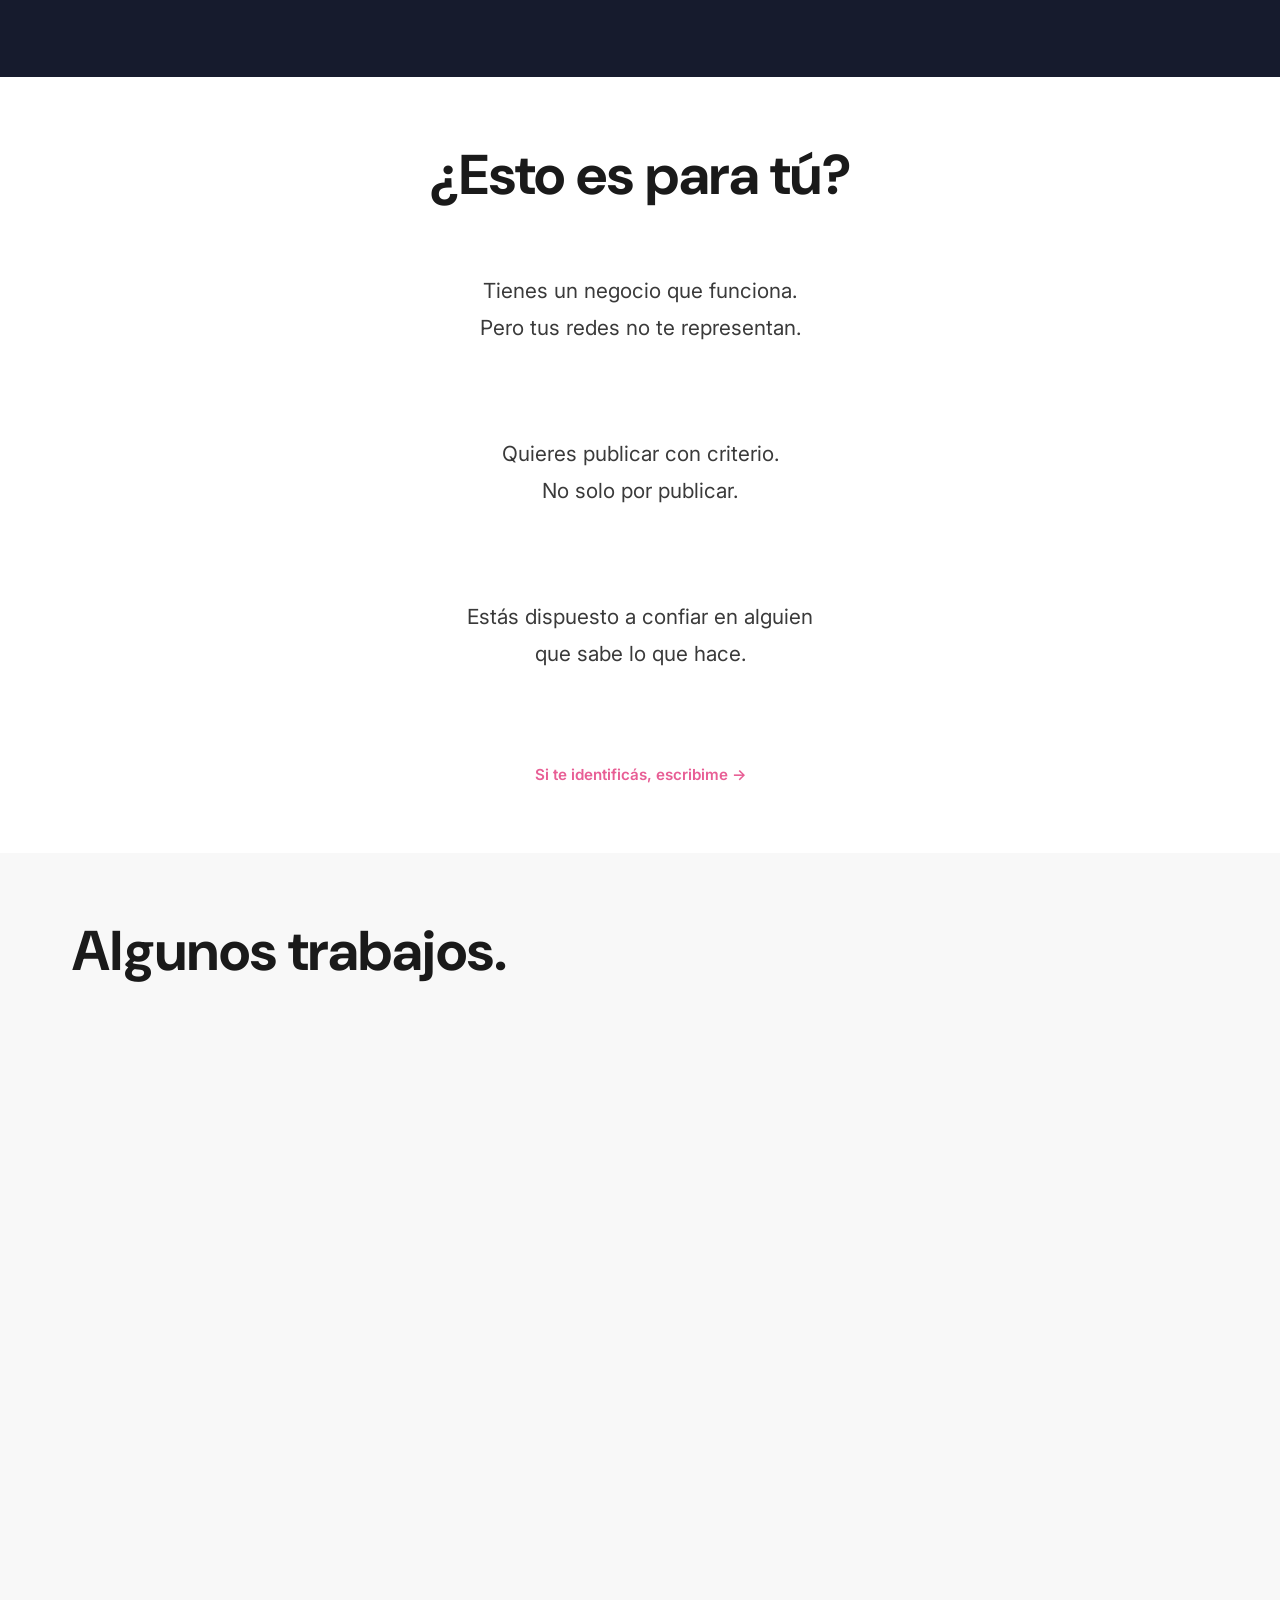
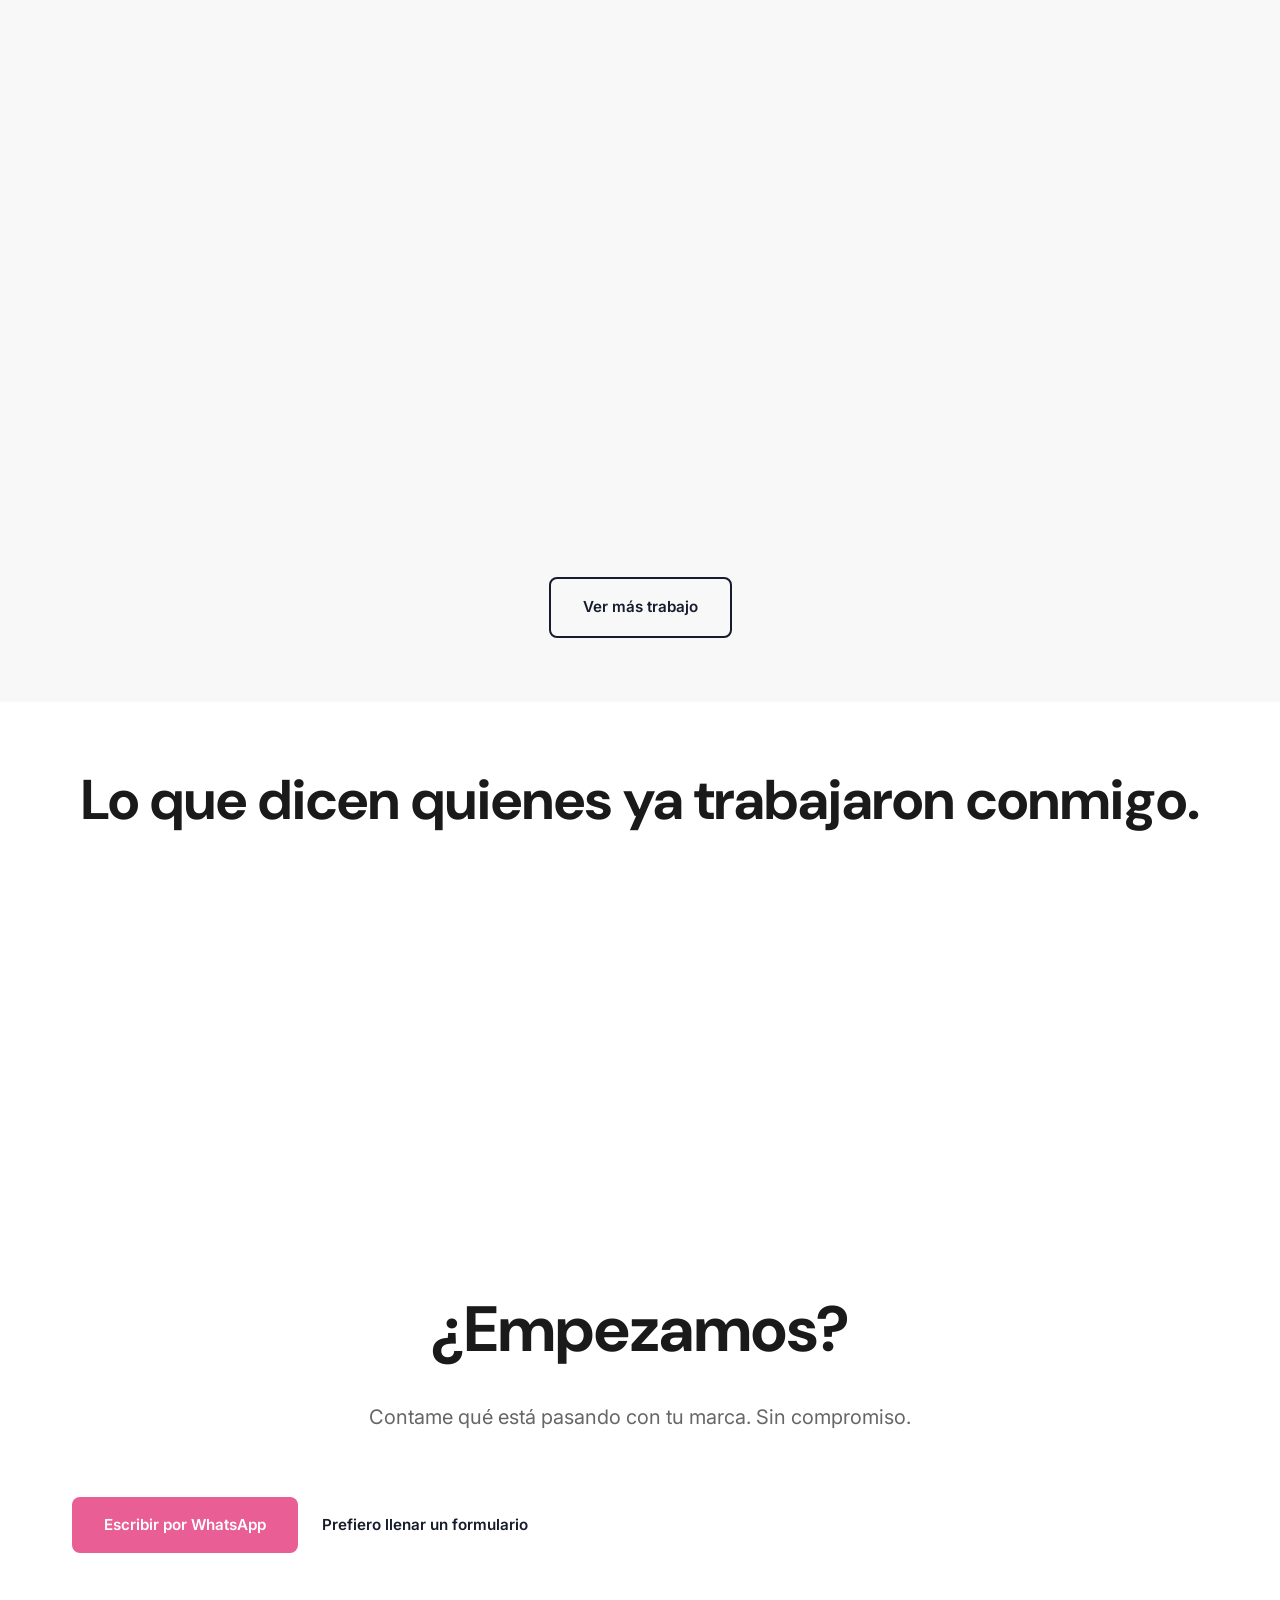
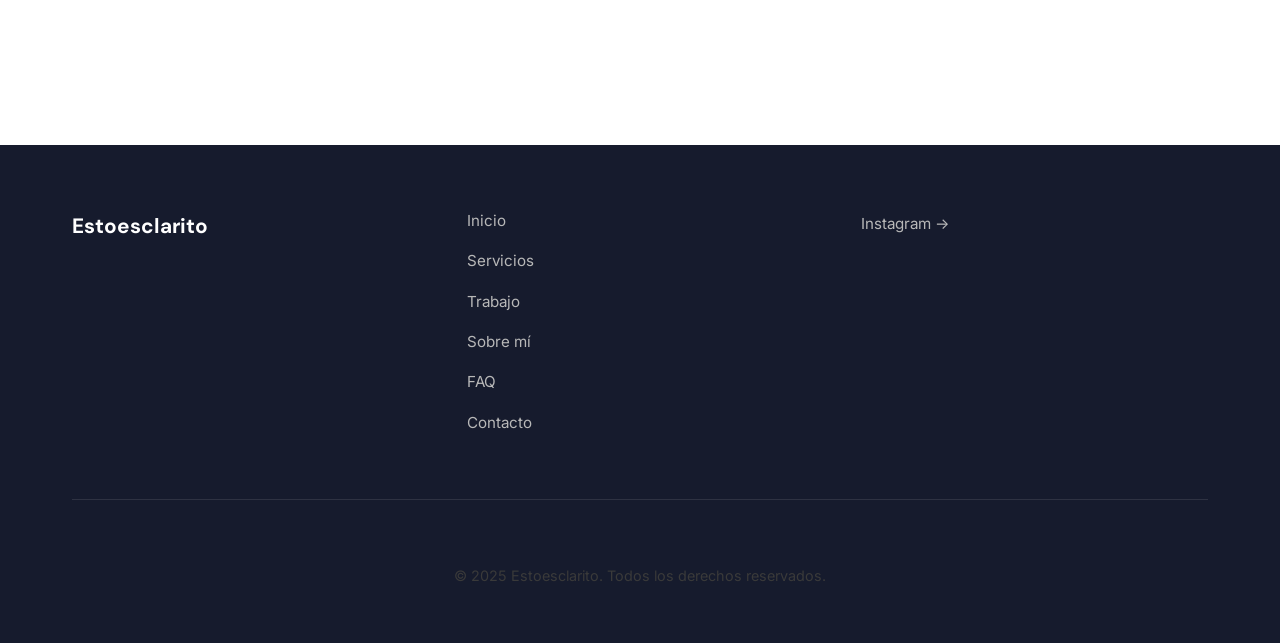
==== commit 54bd2b57: "Refactorizar hero section: usar CSS classes en lugar de inline styles - Agregar nuevas clases CSS pa" ====
--- a/index.html
+++ b/index.html
@@ -32,20 +32,20 @@
         <!-- HERO -->
         <section class="hero">
             <div class="container">
-                <div style="display: grid; grid-template-columns: 1fr 1fr; gap: var(--spacing-3xl); align-items: center;">
+                <div class="hero-wrapper">
                     <div class="hero-content">
-                        <p style="color: var(--color-pink); font-weight: 600; margin-bottom: var(--spacing-md); font-size: 0.95rem;">HOLA, SOY MICHELLE</p>
+                        <p class="hero-intro">Hola, soy Michelle</p>
                         <h1>Social Media Manager<br>con 6 años de experiencia.<br>Para negocios reales.</h1>
-                        <p class="subtitle" style="margin-bottom: var(--spacing-lg);">Gestiono redes, creo contenido y doy asesoría para marcas que necesitan presencia consistente. Sin promesas vacías. Sin viralidad. Solo estrategia que funciona.</p>
-                        <p style="font-size: 0.95rem; color: #666; margin-bottom: var(--spacing-2xl);">Trabajo con restaurantes, clínicas, tiendas y emprendedores que tienen un negocio real y quieren que sus redes lo reflejen.</p>
+                        <p class="subtitle">Gestiono redes, creo contenido y doy asesoría para marcas que necesitan presencia consistente. Sin promesas vacías. Sin viralidad. Solo estrategia que funciona.</p>
+                        <p class="hero-description">Trabajo con restaurantes, clínicas, tiendas y emprendedores que tienen un negocio real y quieren que sus redes lo reflejen.</p>
                         <div class="cta-group">
                             <a href="#contacto" class="btn btn-primary">Empecemos</a>
                             <a href="#servicios" class="btn btn-secondary">Ver servicios</a>
                         </div>
                     </div>
-                    <div style="text-align: center;">
-                        <img src="https://i.imgur.com/bIUBxWr.jpg" alt="Michelle - Social Media Manager" style="width: 100%; max-width: 300px; border-radius: 16px; object-fit: cover; box-shadow: 0 20px 40px rgba(0, 0, 0, 0.1);">
-                        <p style="margin-top: var(--spacing-lg); font-size: 0.9rem; color: #999;">Reemplaza con tu foto profesional</p>
+                    <div class="hero-image">
+                        <img src="https://i.imgur.com/bIUBxWr.jpg" alt="Michelle - Social Media Manager">
+                        <p class="hero-image-caption">Reemplaza con tu foto profesional</p>
                     </div>
                 </div>
             </div>
--- a/css/style.css
+++ b/css/style.css
@@ -241,19 +241,24 @@
 
 section.problem {
     padding: var(--spacing-3xl) 0;
-    text-align: center;
 }
 
 section.problem h2 {
     color: var(--color-text-dark);
     margin-bottom: var(--spacing-lg);
-}
-
-section.problem p {
+    text-align: center;
+}
+
+section.problem > .container > p:first-of-type {
     font-size: 1.25rem;
     color: var(--color-text-light);
     max-width: 700px;
     margin: 0 auto;
+    text-align: center;
+}
+
+section.problem > .container > div {
+    text-align: left;
 }
 
 section.differentiator {
@@ -320,8 +325,33 @@
    HERO SECTION
    ============================================ */
 
+.hero-wrapper {
+    display: grid;
+    grid-template-columns: 1fr 1fr;
+    gap: var(--spacing-3xl);
+    align-items: center;
+}
+
 .hero-content {
-    max-width: 900px;
+    max-width: 100%;
+}
+
+.hero-image {
+    text-align: center;
+}
+
+.hero-image img {
+    width: 100%;
+    max-width: 300px;
+    border-radius: 16px;
+    object-fit: cover;
+    box-shadow: 0 20px 40px rgba(0, 0, 0, 0.1);
+}
+
+.hero-image-caption {
+    margin-top: var(--spacing-lg);
+    font-size: 0.9rem;
+    color: #999;
 }
 
 .hero h1 {
@@ -334,6 +364,21 @@
     color: var(--color-text-light);
     margin-bottom: var(--spacing-2xl);
     line-height: var(--lh-relaxed);
+}
+
+.hero-intro {
+    color: var(--color-pink);
+    font-weight: 600;
+    margin-bottom: var(--spacing-md);
+    font-size: 0.95rem;
+    text-transform: uppercase;
+    letter-spacing: 0.05em;
+}
+
+.hero-description {
+    font-size: 0.95rem;
+    color: #666;
+    margin-bottom: var(--spacing-2xl);
 }
 
 .cta-group {
@@ -642,9 +687,9 @@
         padding: var(--spacing-2xl) 0;
     }
 
-    section.hero > .container > div {
-        grid-template-columns: 1fr !important;
-        gap: var(--spacing-2xl) !important;
+    .hero-wrapper {
+        grid-template-columns: 1fr;
+        gap: var(--spacing-2xl);
     }
 
     .cta-group {
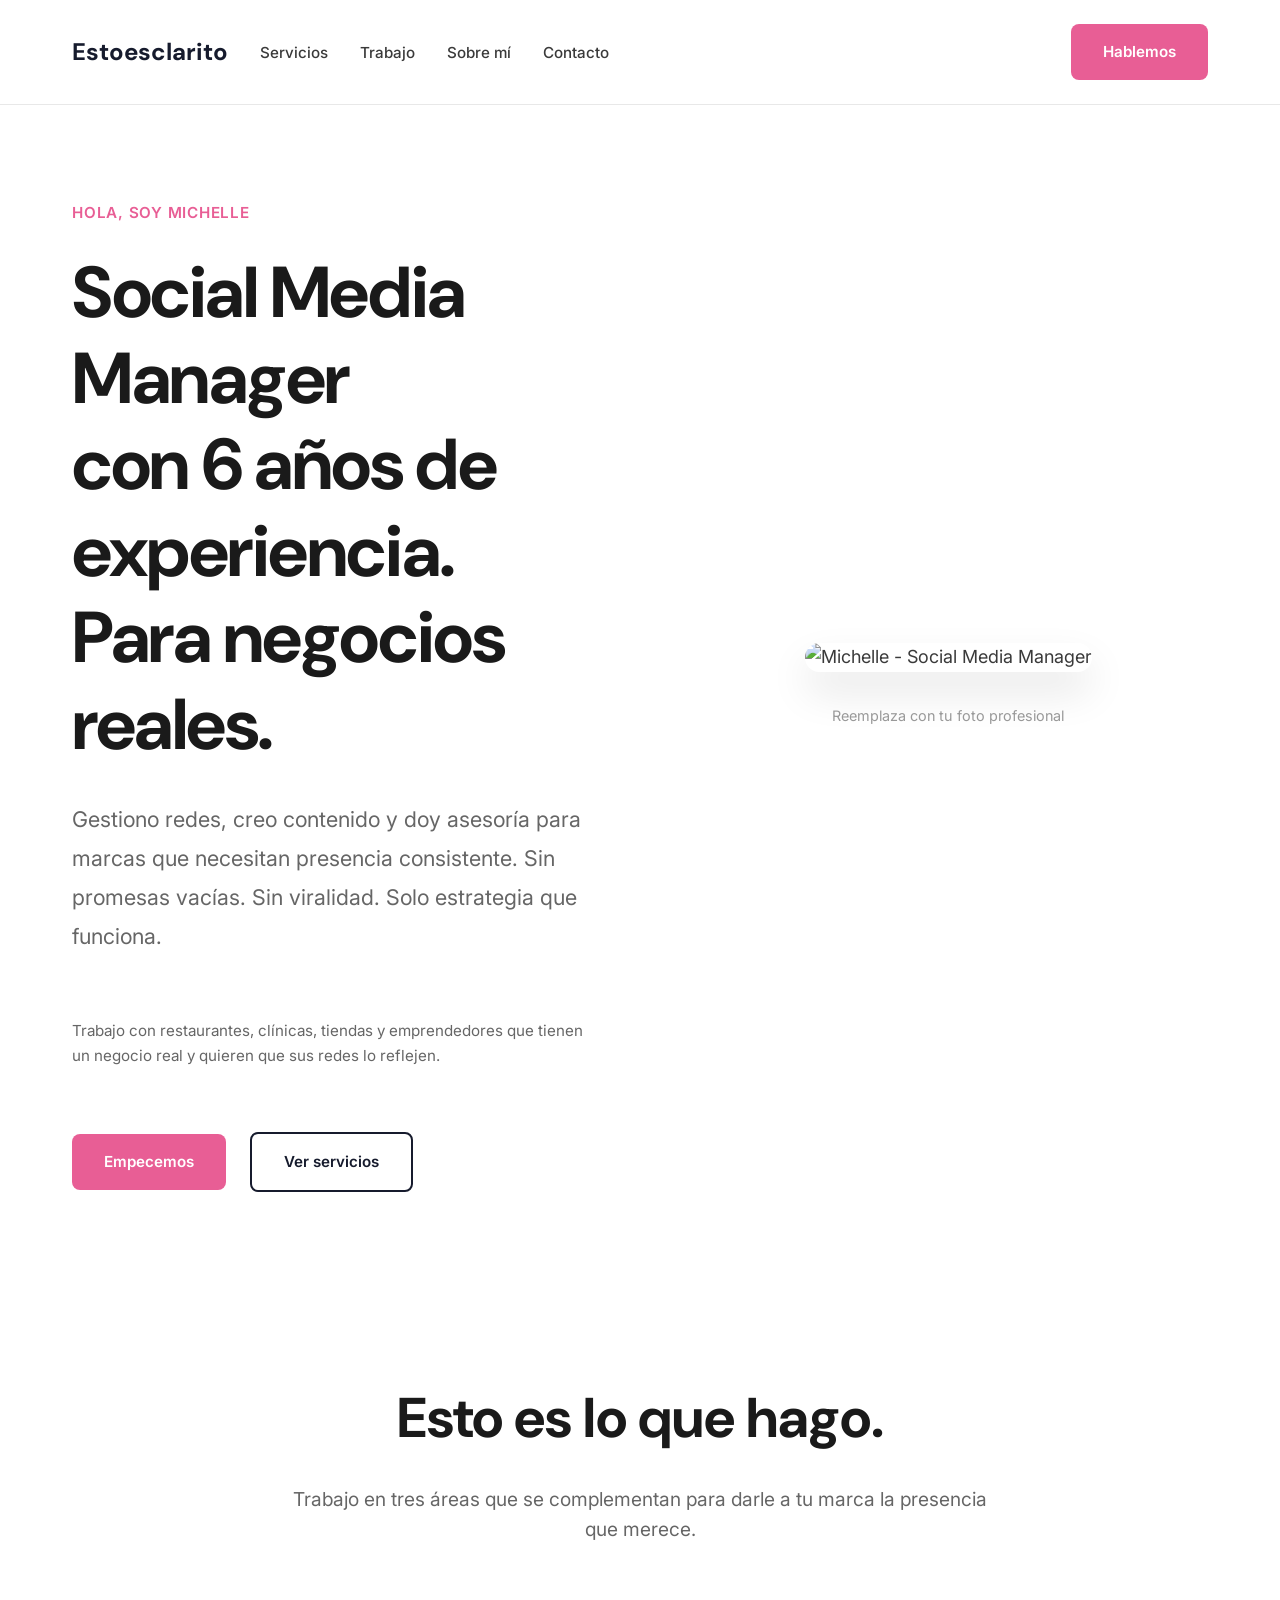
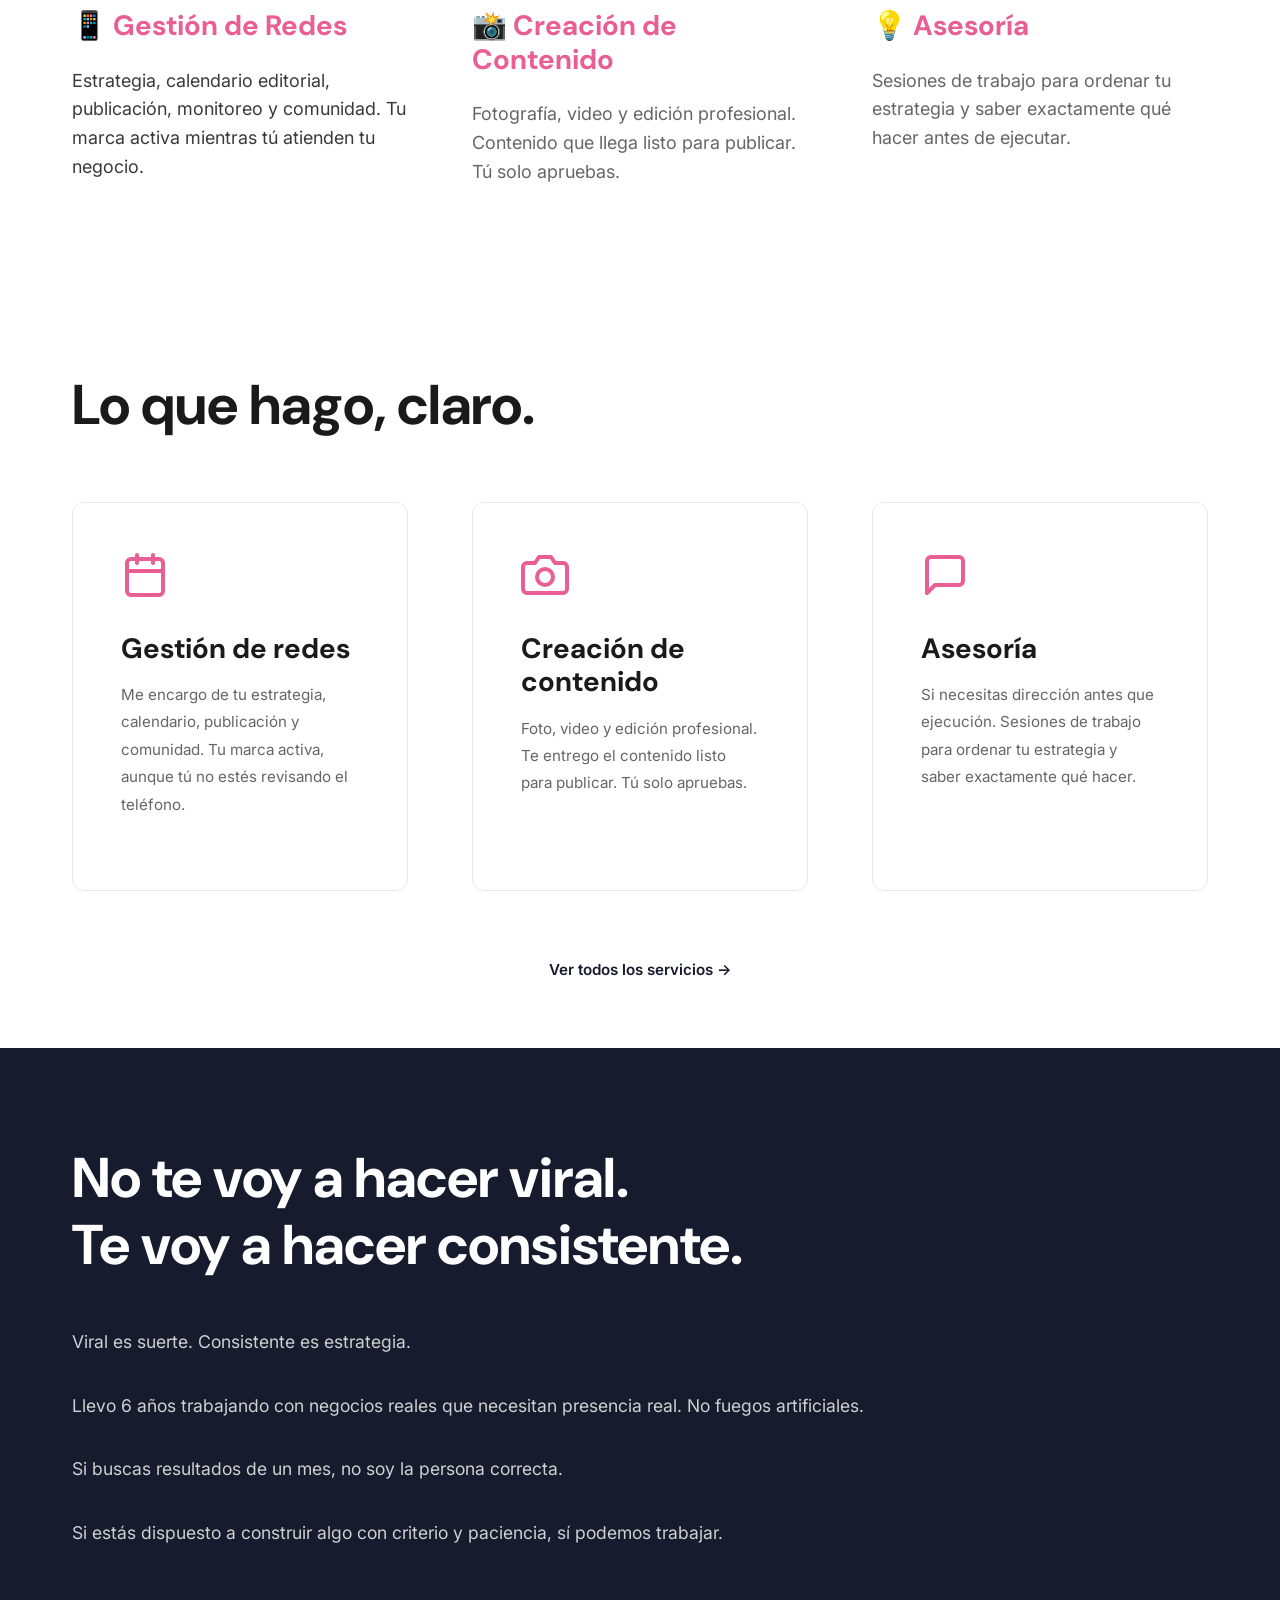
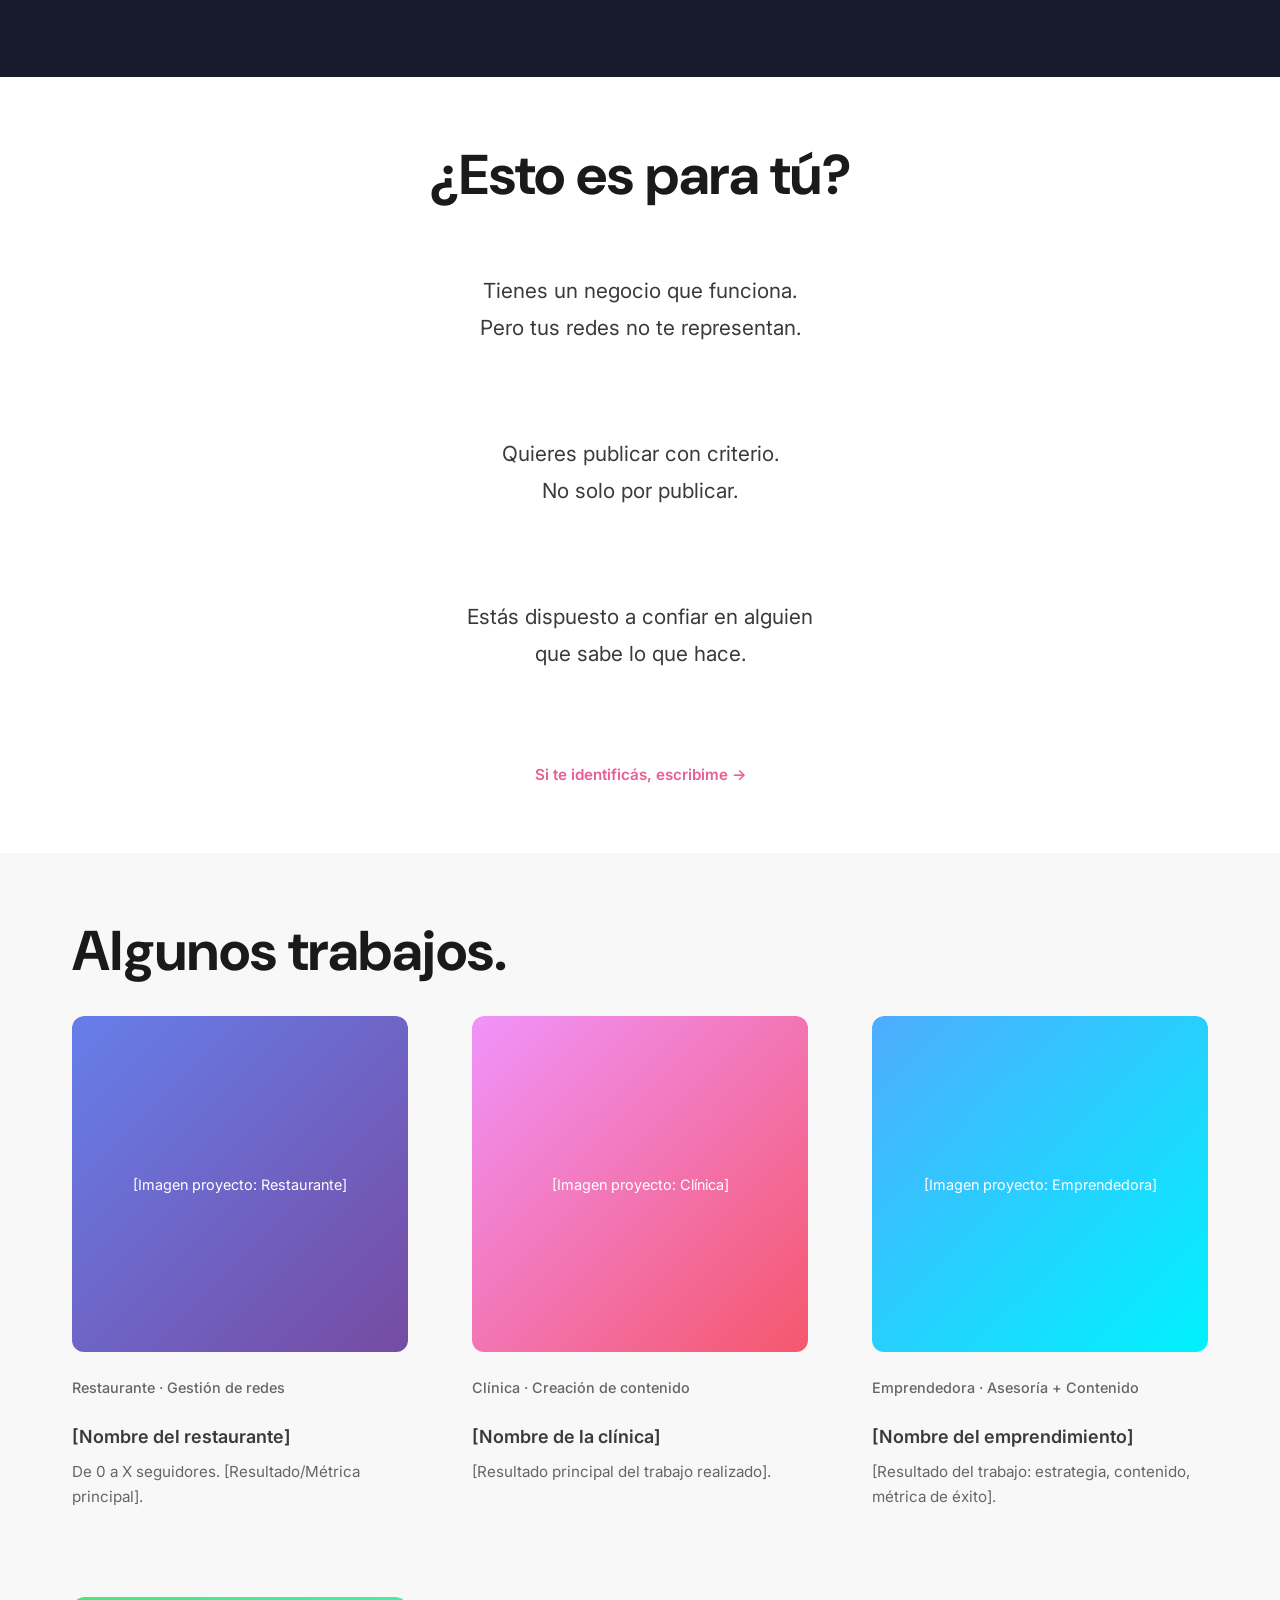
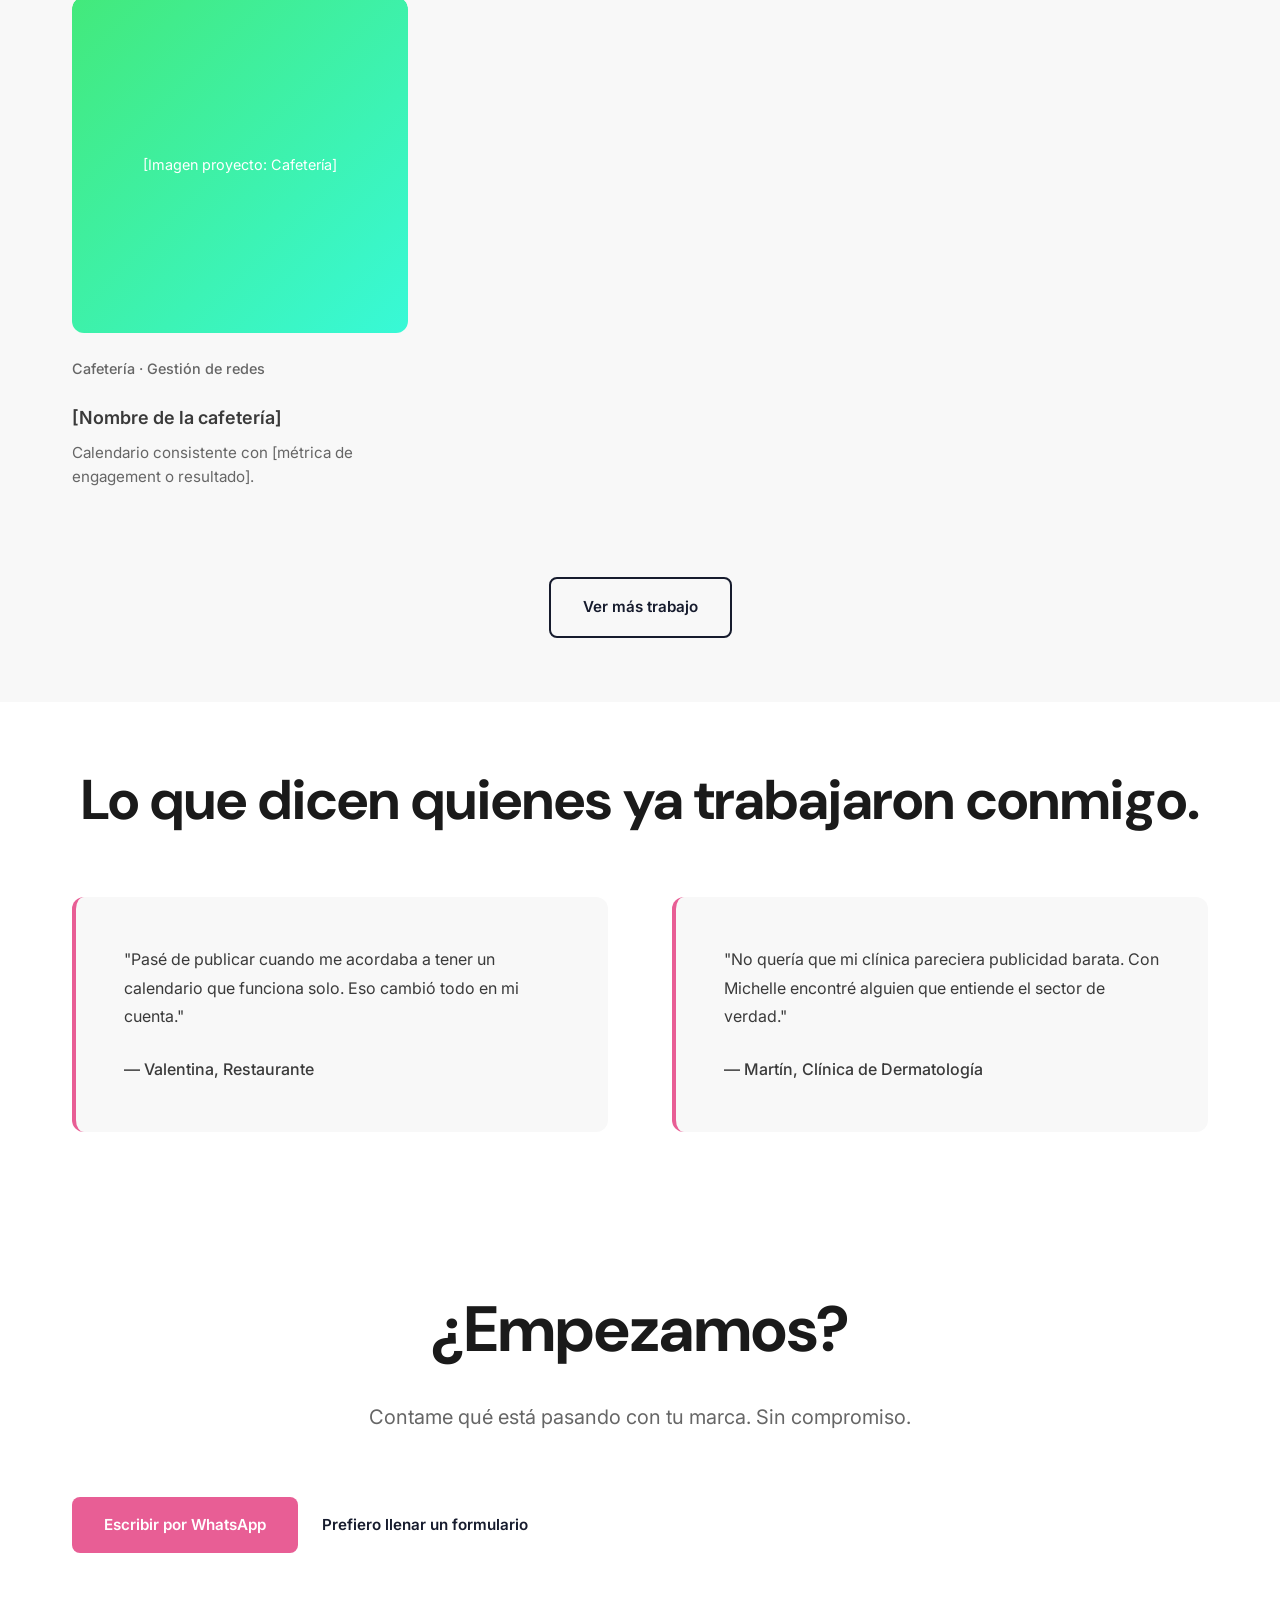
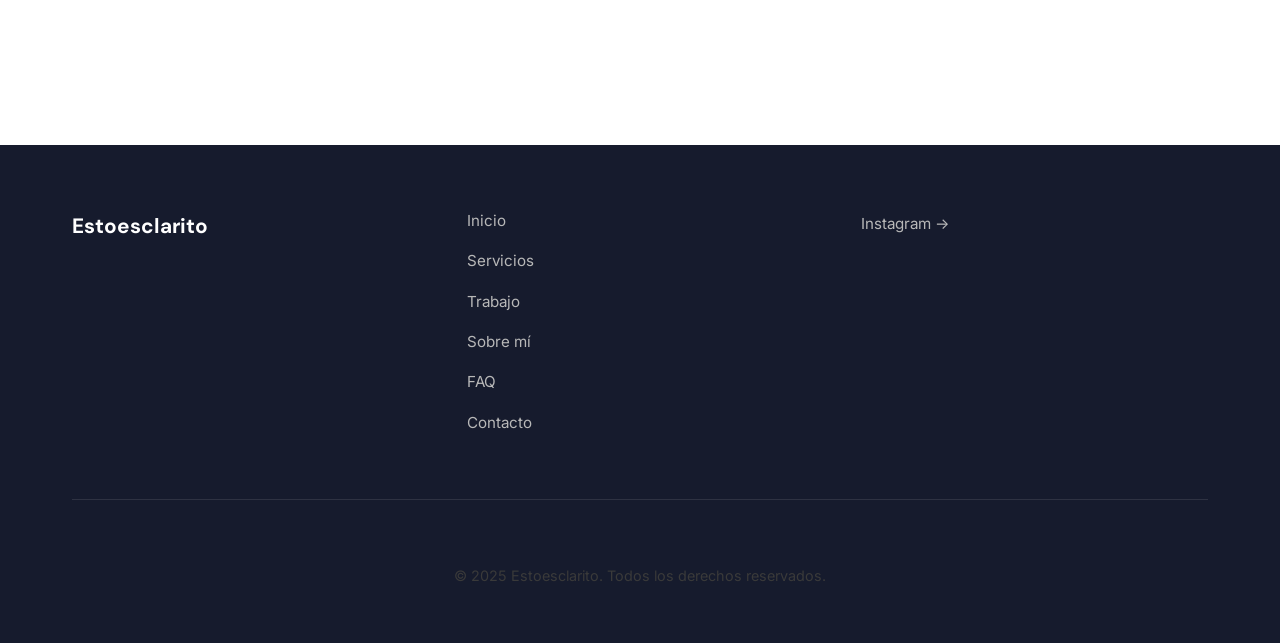
==== commit f56bbf4e: "CRÍTICO: Corregir color de texto demasiado claro en sección de servicios El problema: color #666 (gr" ====
--- a/index.html
+++ b/index.html
@@ -59,7 +59,7 @@
                 <div style="display: grid; grid-template-columns: repeat(auto-fit, minmax(280px, 1fr)); gap: var(--spacing-2xl); margin-top: var(--spacing-2xl);">
                     <div style="text-align: left;">
                         <h3 style="color: var(--color-pink); margin-bottom: var(--spacing-md);">📱 Gestión de Redes</h3>
-                        <p style="color: #666; text-align: left;">Estrategia, calendario editorial, publicación, monitoreo y comunidad. Tu marca activa mientras tú atienden tu negocio.</p>
+                        <p style="color: var(--color-text); text-align: left;">Estrategia, calendario editorial, publicación, monitoreo y comunidad. Tu marca activa mientras tú atienden tu negocio.</p>
                     </div>
                     <div style="text-align: left;">
                         <h3 style="color: var(--color-pink); margin-bottom: var(--spacing-md);">📸 Creación de Contenido</h3>
--- a/css/style.css
+++ b/css/style.css
@@ -654,12 +654,10 @@
 
 .fade-in {
     animation: fadeIn var(--transition-base) ease-out forwards;
-    opacity: 0;
 }
 
 .slide-in-up {
     animation: slideInUp var(--transition-base) ease-out forwards;
-    opacity: 0;
 }
 
 /* ============================================
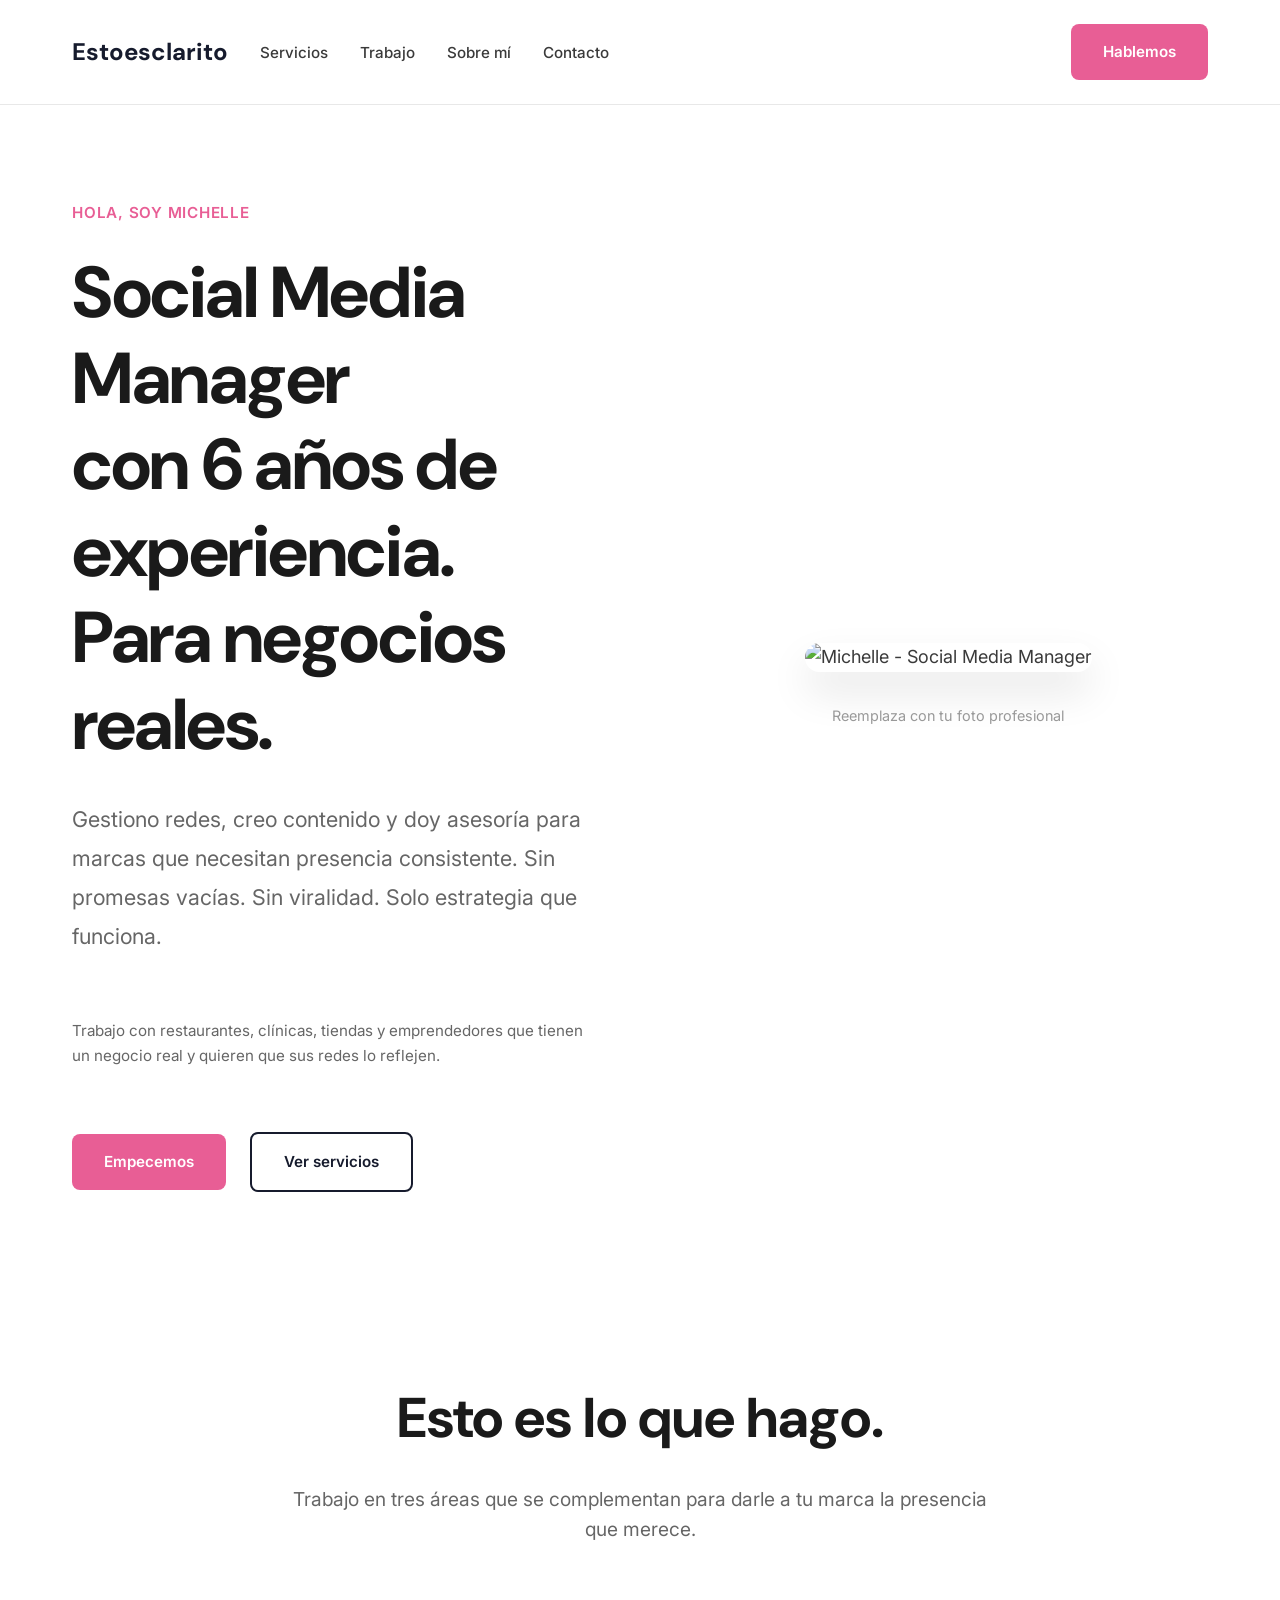
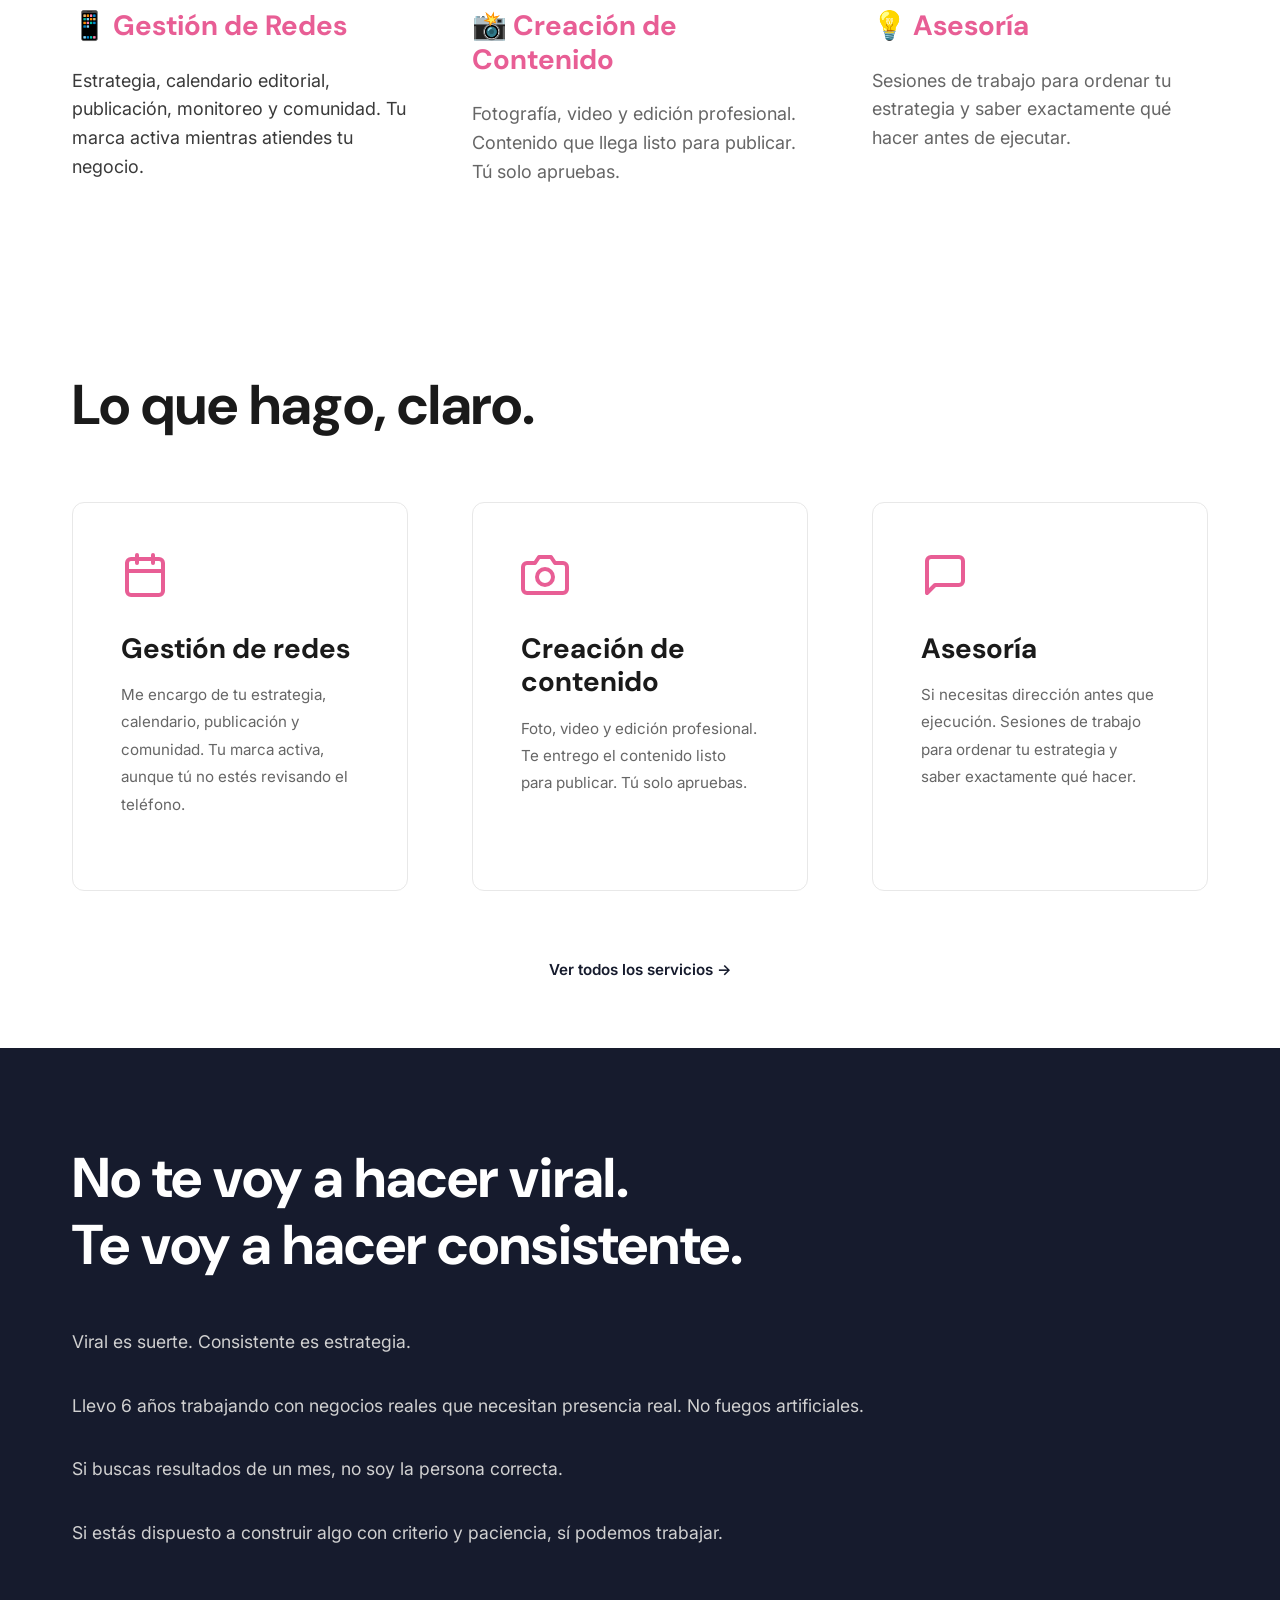
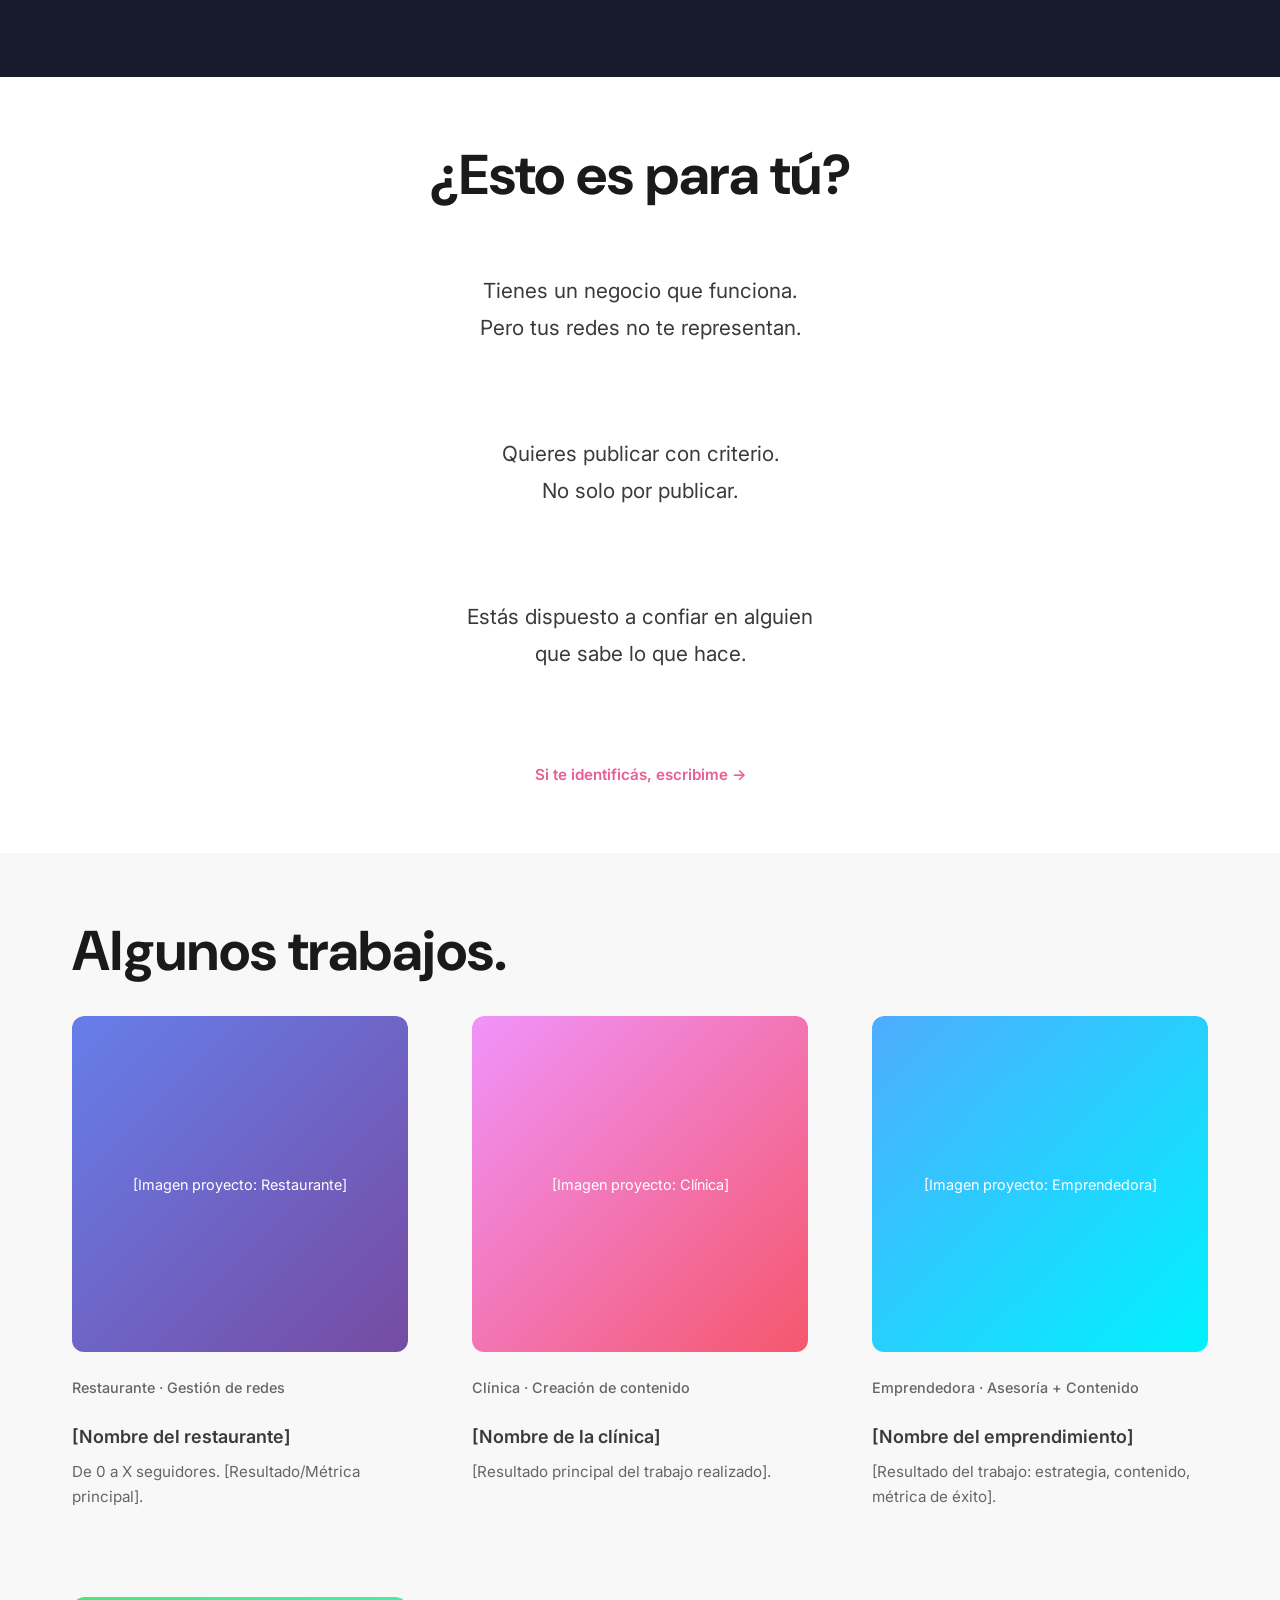
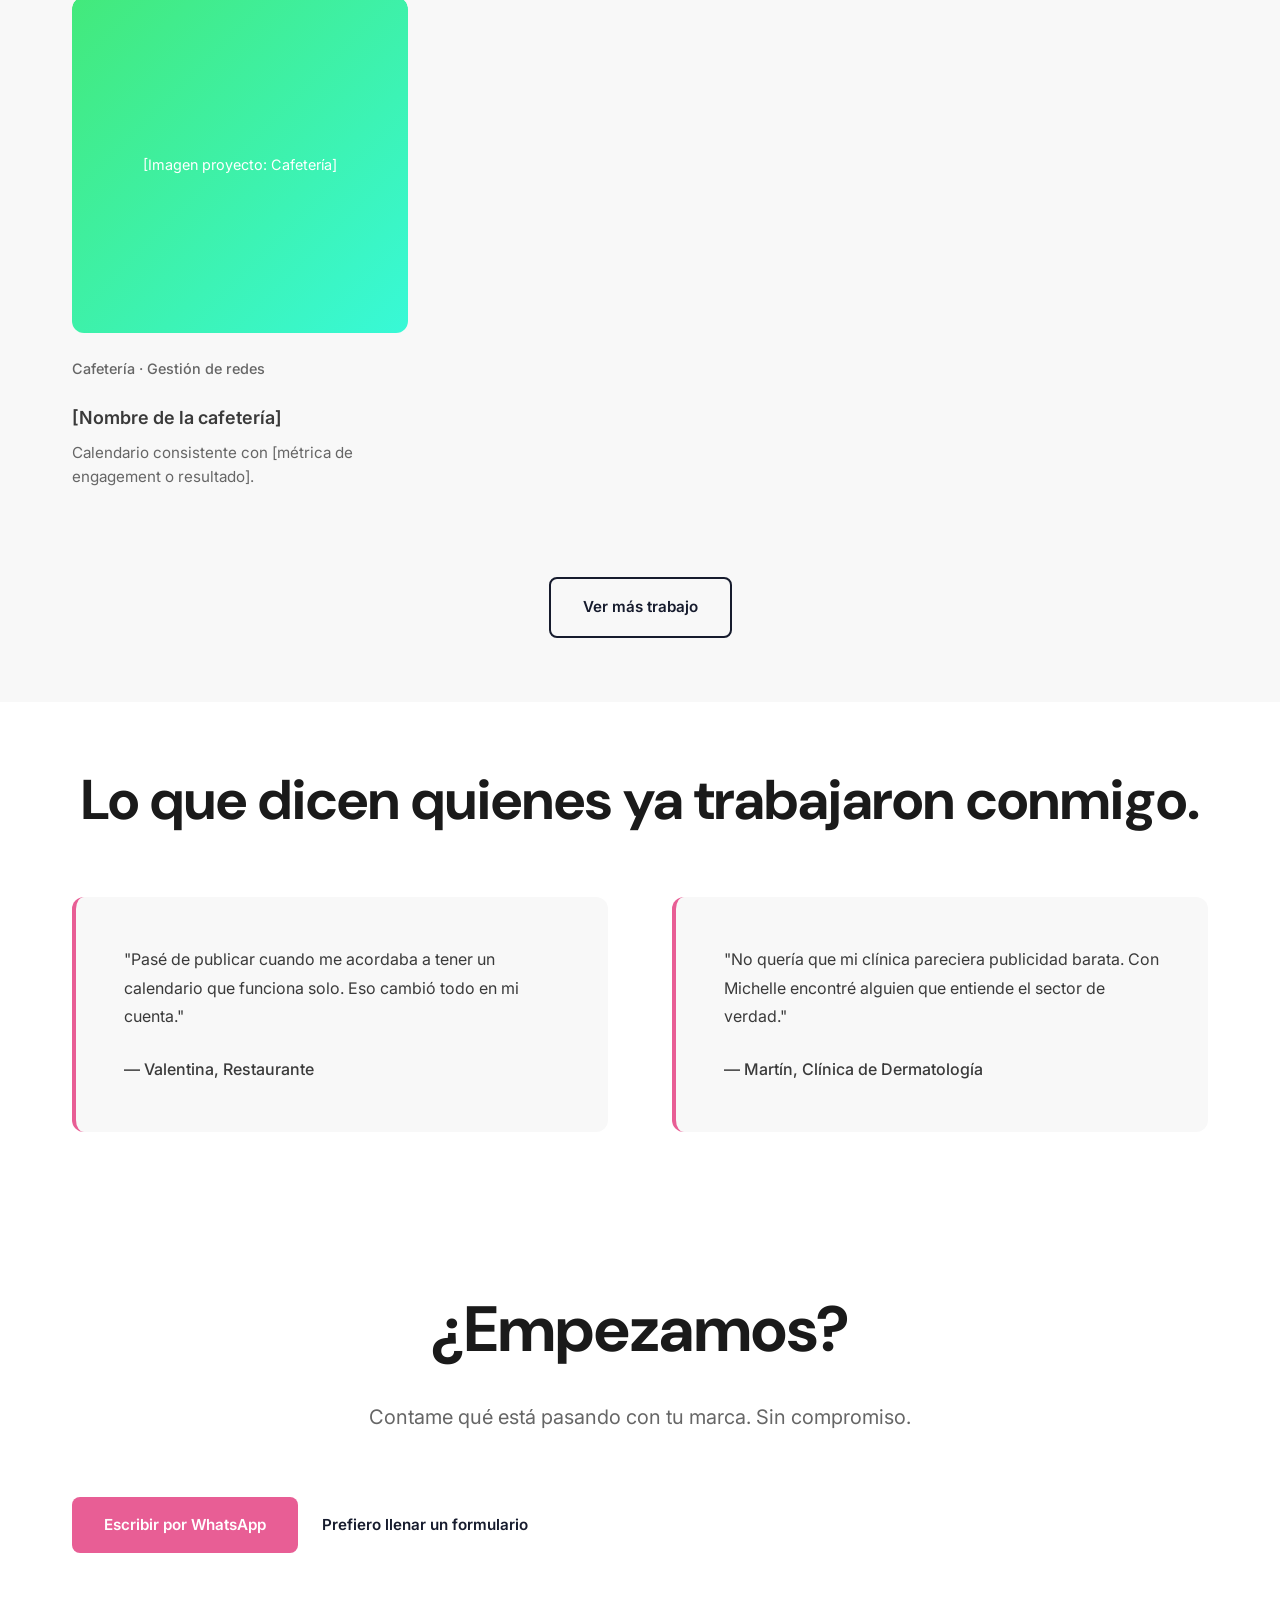
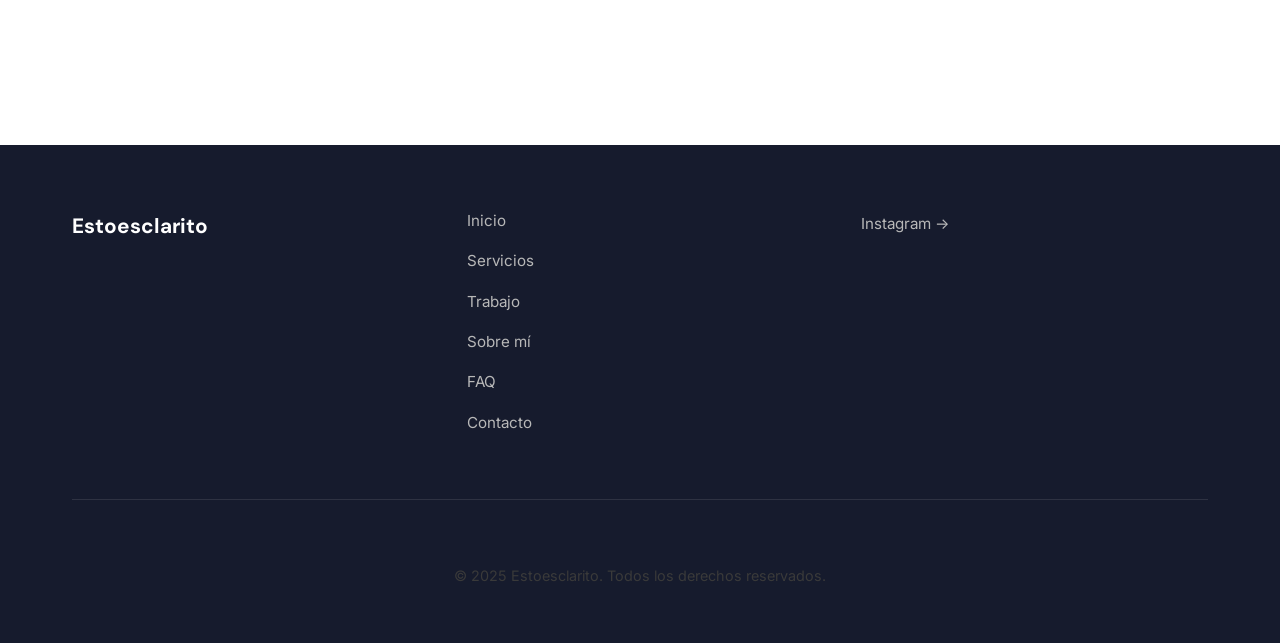
==== commit 525c3313: "Corregir errores gramaticales y placeholders en textos - Corregir error gramatical: "mientras tú ati" ====
--- a/index.html
+++ b/index.html
@@ -59,7 +59,7 @@
                 <div style="display: grid; grid-template-columns: repeat(auto-fit, minmax(280px, 1fr)); gap: var(--spacing-2xl); margin-top: var(--spacing-2xl);">
                     <div style="text-align: left;">
                         <h3 style="color: var(--color-pink); margin-bottom: var(--spacing-md);">📱 Gestión de Redes</h3>
-                        <p style="color: var(--color-text); text-align: left;">Estrategia, calendario editorial, publicación, monitoreo y comunidad. Tu marca activa mientras tú atienden tu negocio.</p>
+                        <p style="color: var(--color-text); text-align: left;">Estrategia, calendario editorial, publicación, monitoreo y comunidad. Tu marca activa mientras atiendes tu negocio.</p>
                     </div>
                     <div style="text-align: left;">
                         <h3 style="color: var(--color-pink); margin-bottom: var(--spacing-md);">📸 Creación de Contenido</h3>
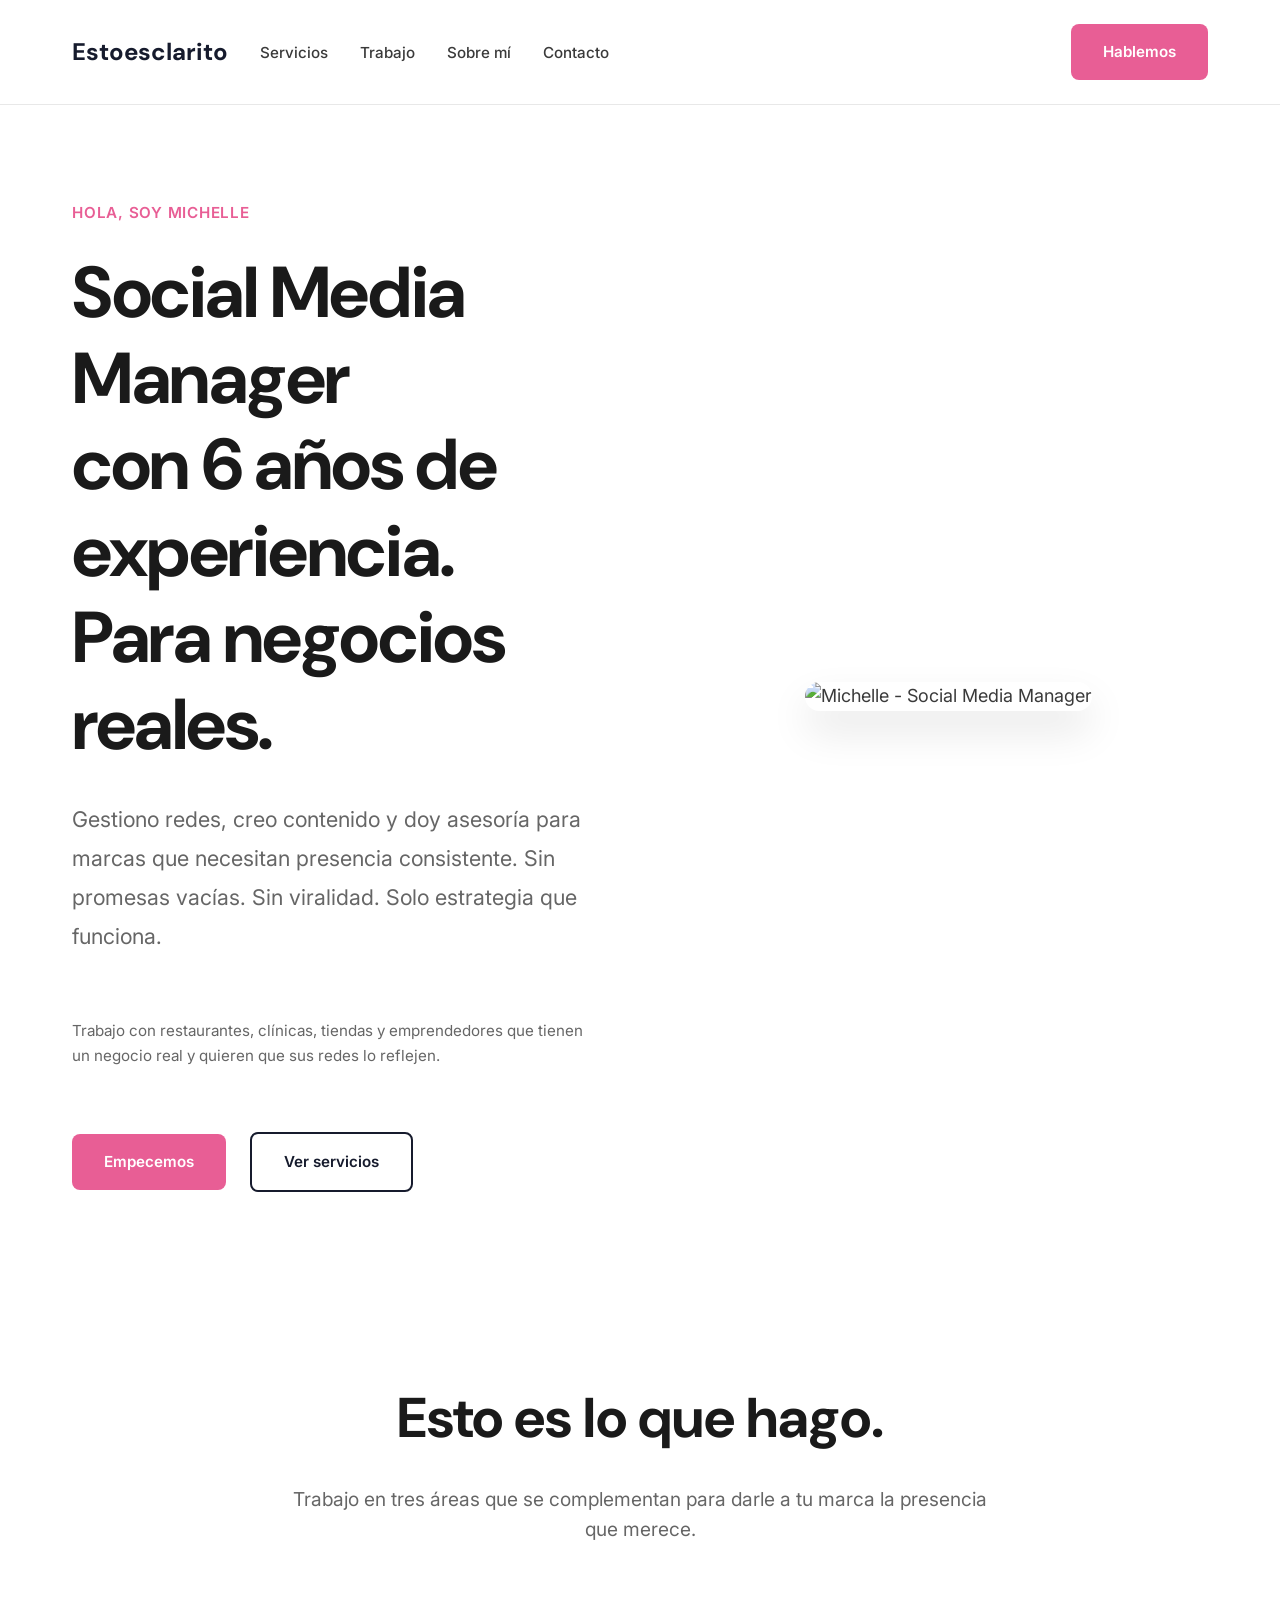
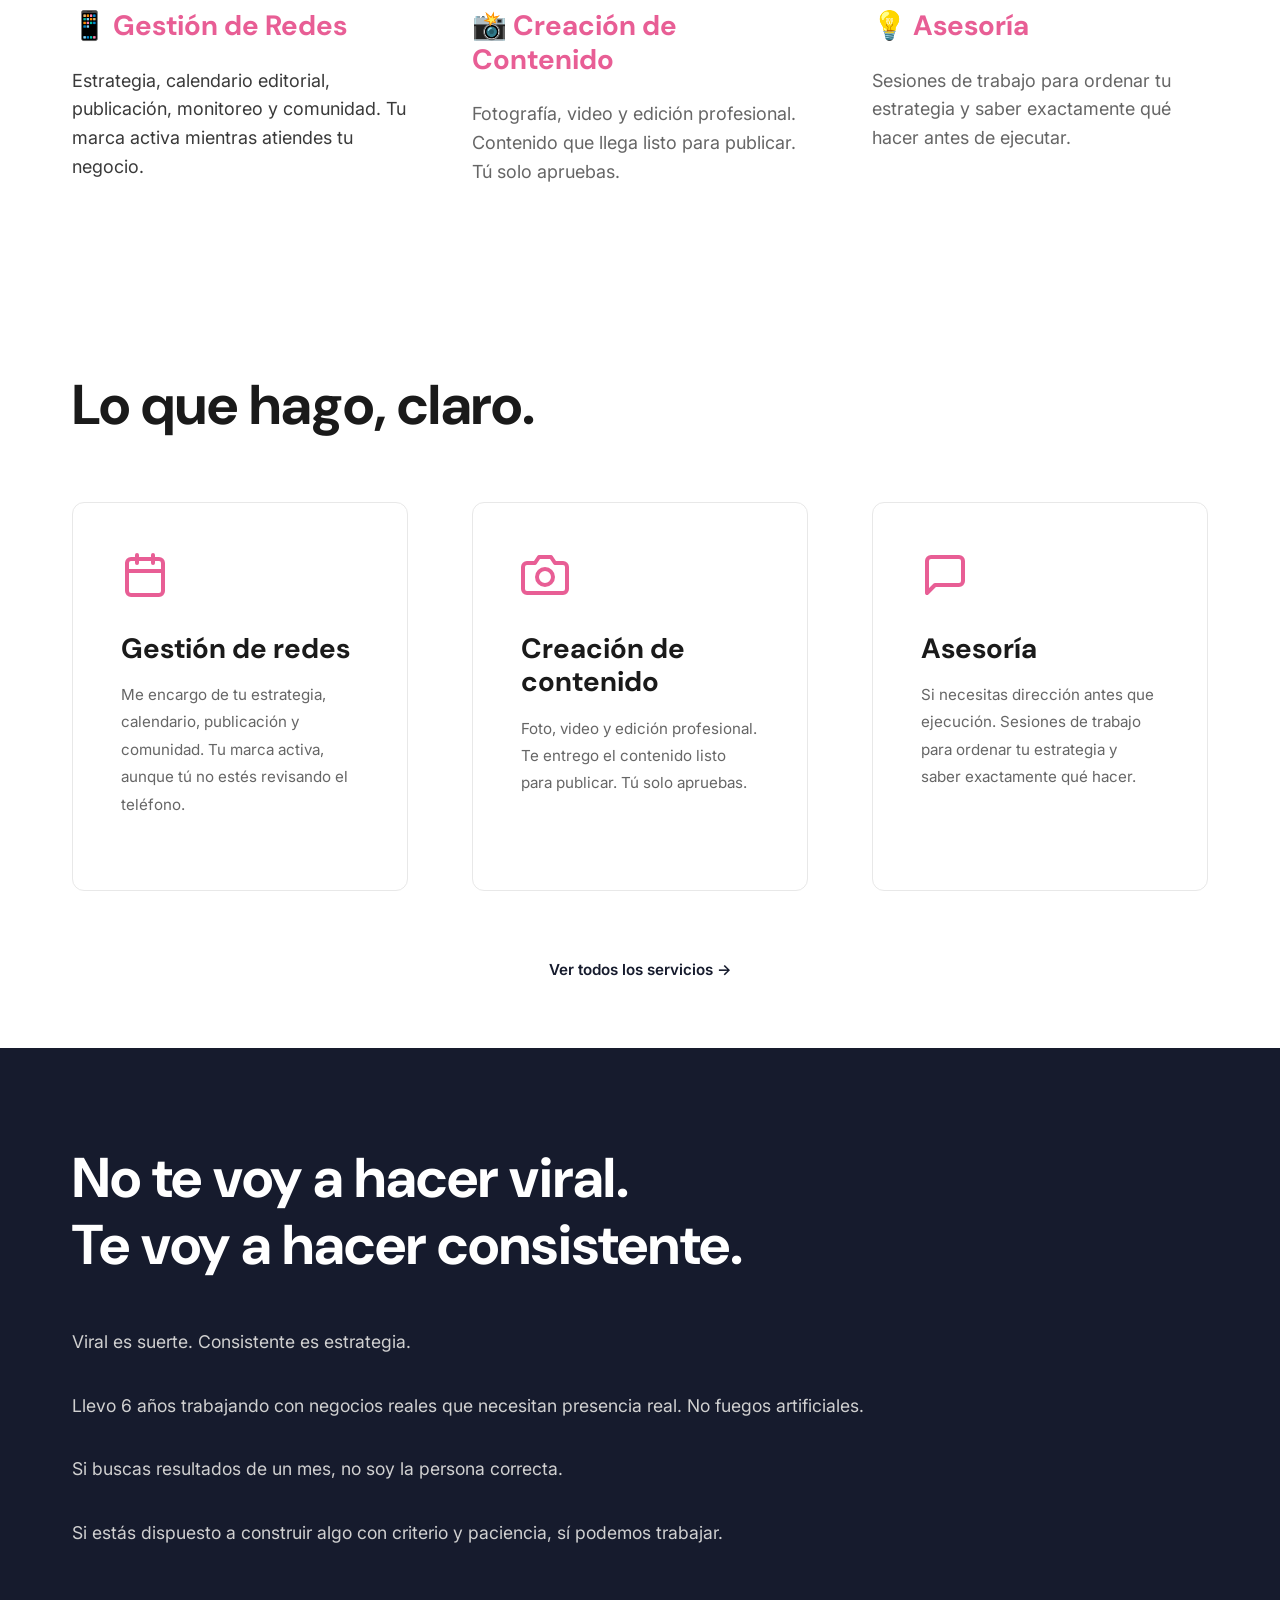
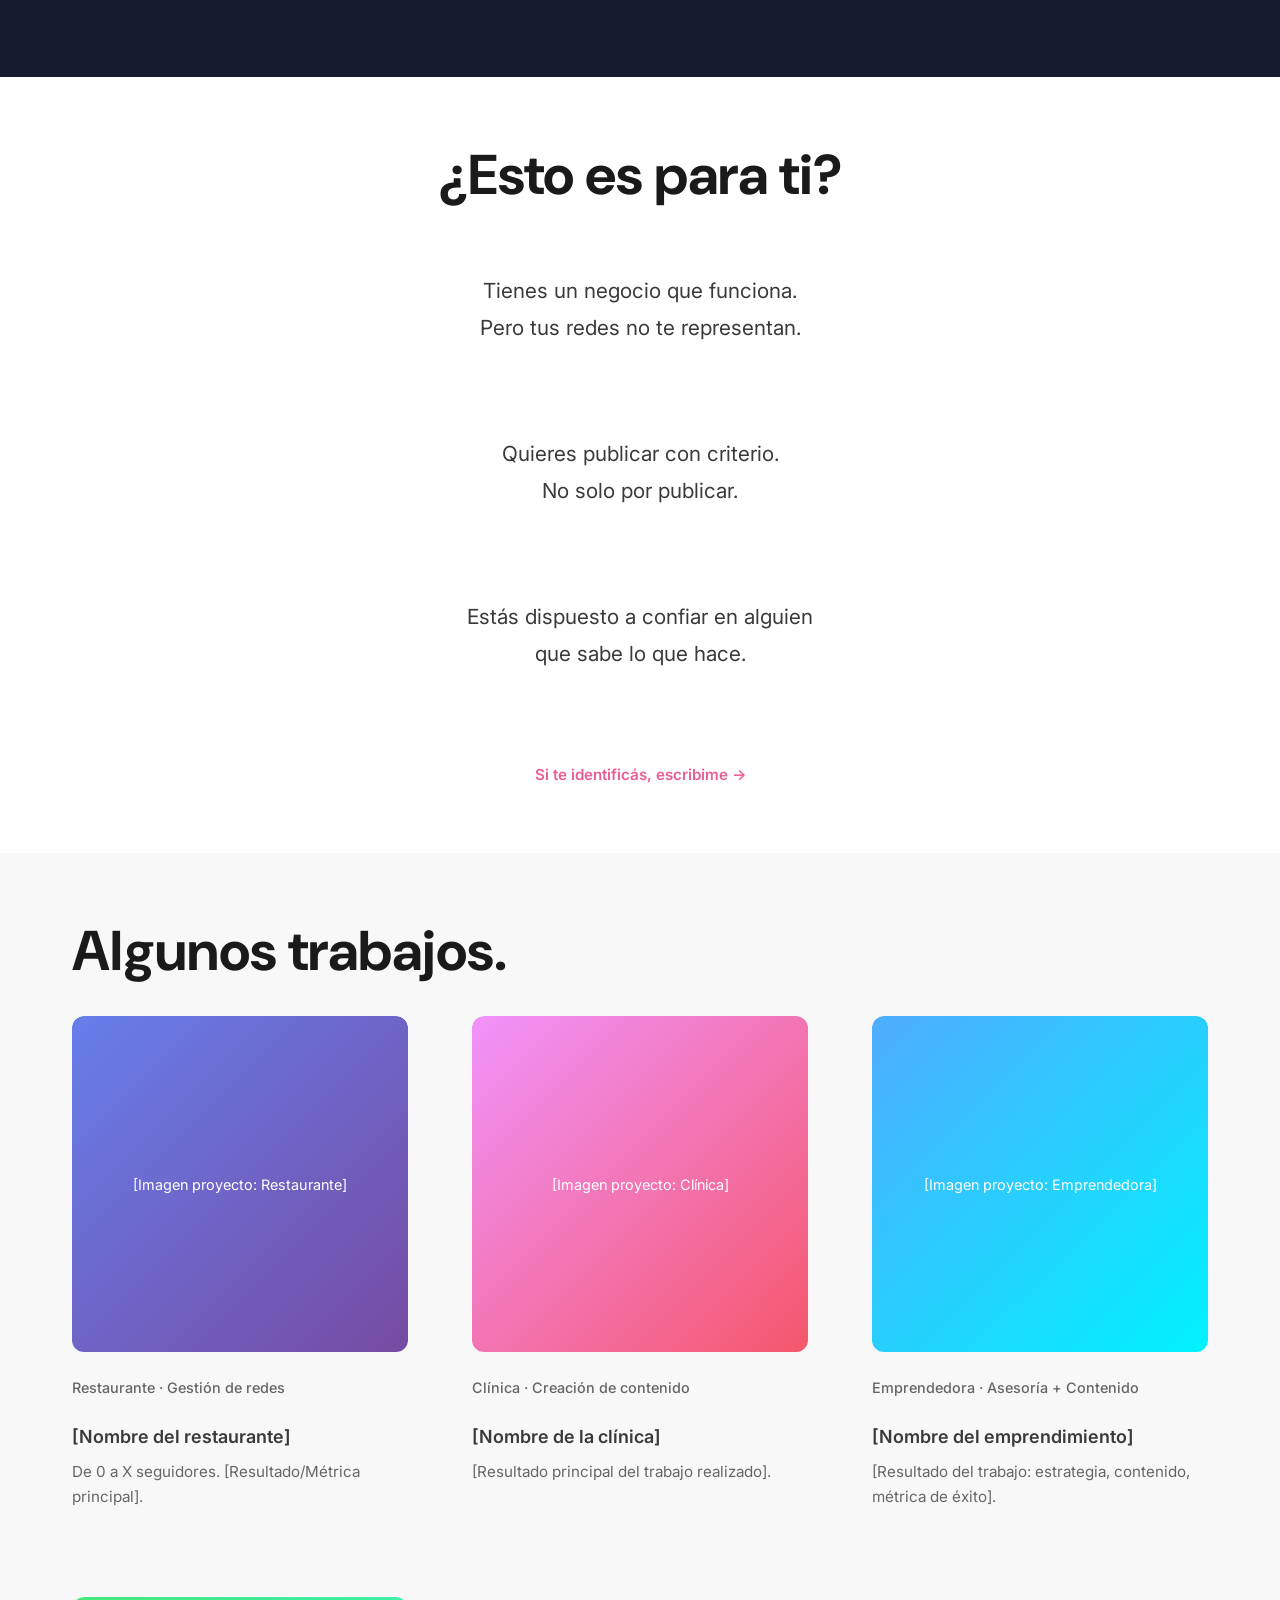
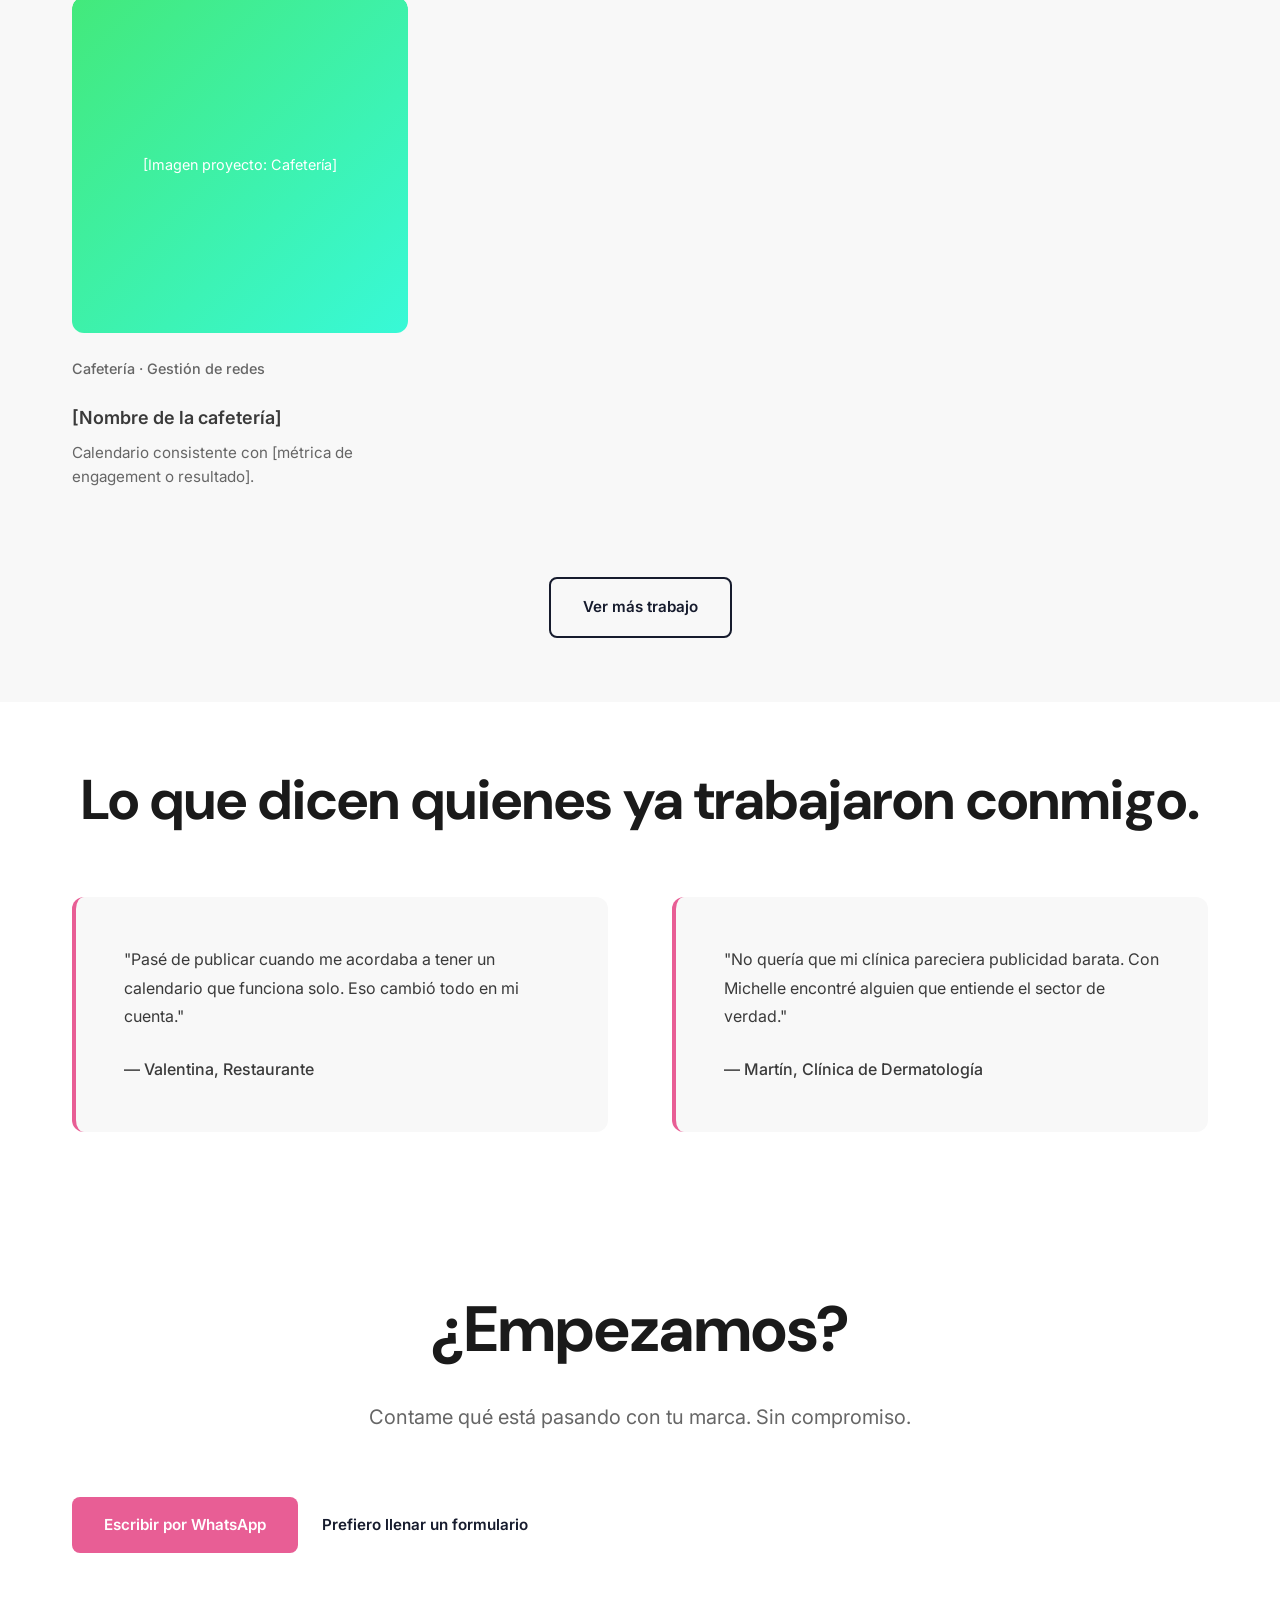
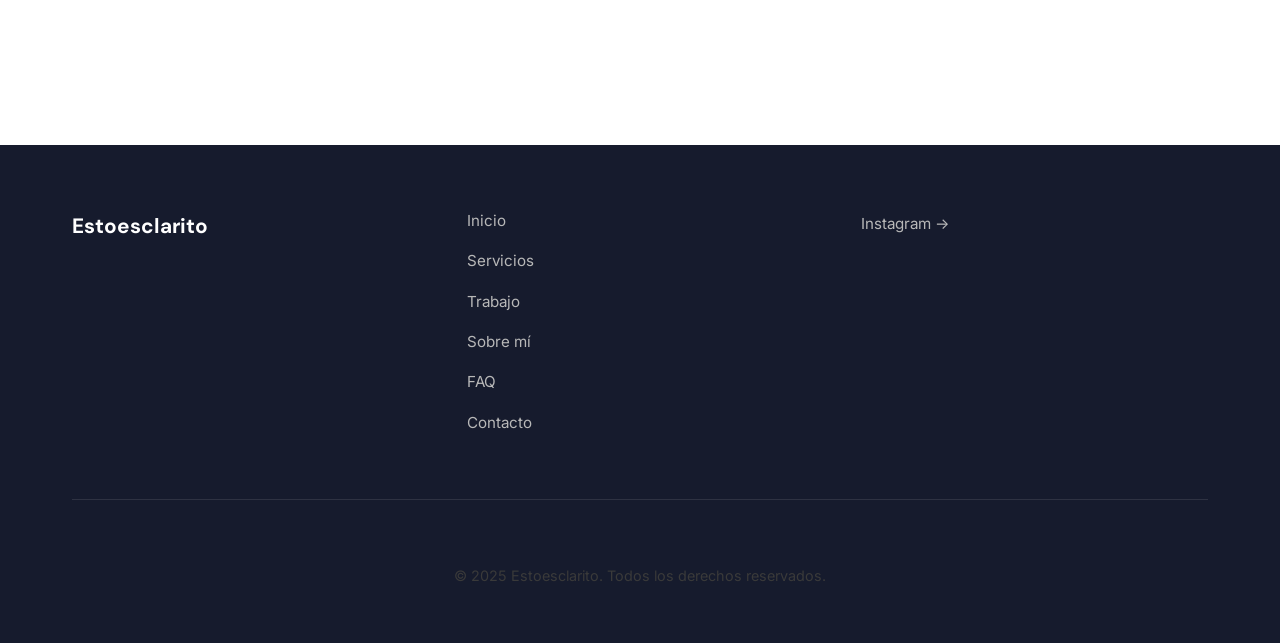
==== commit 72a02652: "Limpiar placeholders y mejorar textos - Reemplazar descripción de resultados genéricos en portfolio " ====
--- a/index.html
+++ b/index.html
@@ -45,7 +45,6 @@
                     </div>
                     <div class="hero-image">
                         <img src="https://i.imgur.com/bIUBxWr.jpg" alt="Michelle - Social Media Manager">
-                        <p class="hero-image-caption">Reemplaza con tu foto profesional</p>
                     </div>
                 </div>
             </div>
@@ -124,7 +123,7 @@
         <!-- PARA QUIÉN ES -->
         <section class="for-who">
             <div class="container">
-                <h2>¿Esto es para tú?</h2>
+                <h2>¿Esto es para ti?</h2>
                 <div class="criteria">
                     <p>Tienes un negocio que funciona.<br>Pero tus redes no te representan.</p>
                     <p>Quieres publicar con criterio.<br>No solo por publicar.</p>
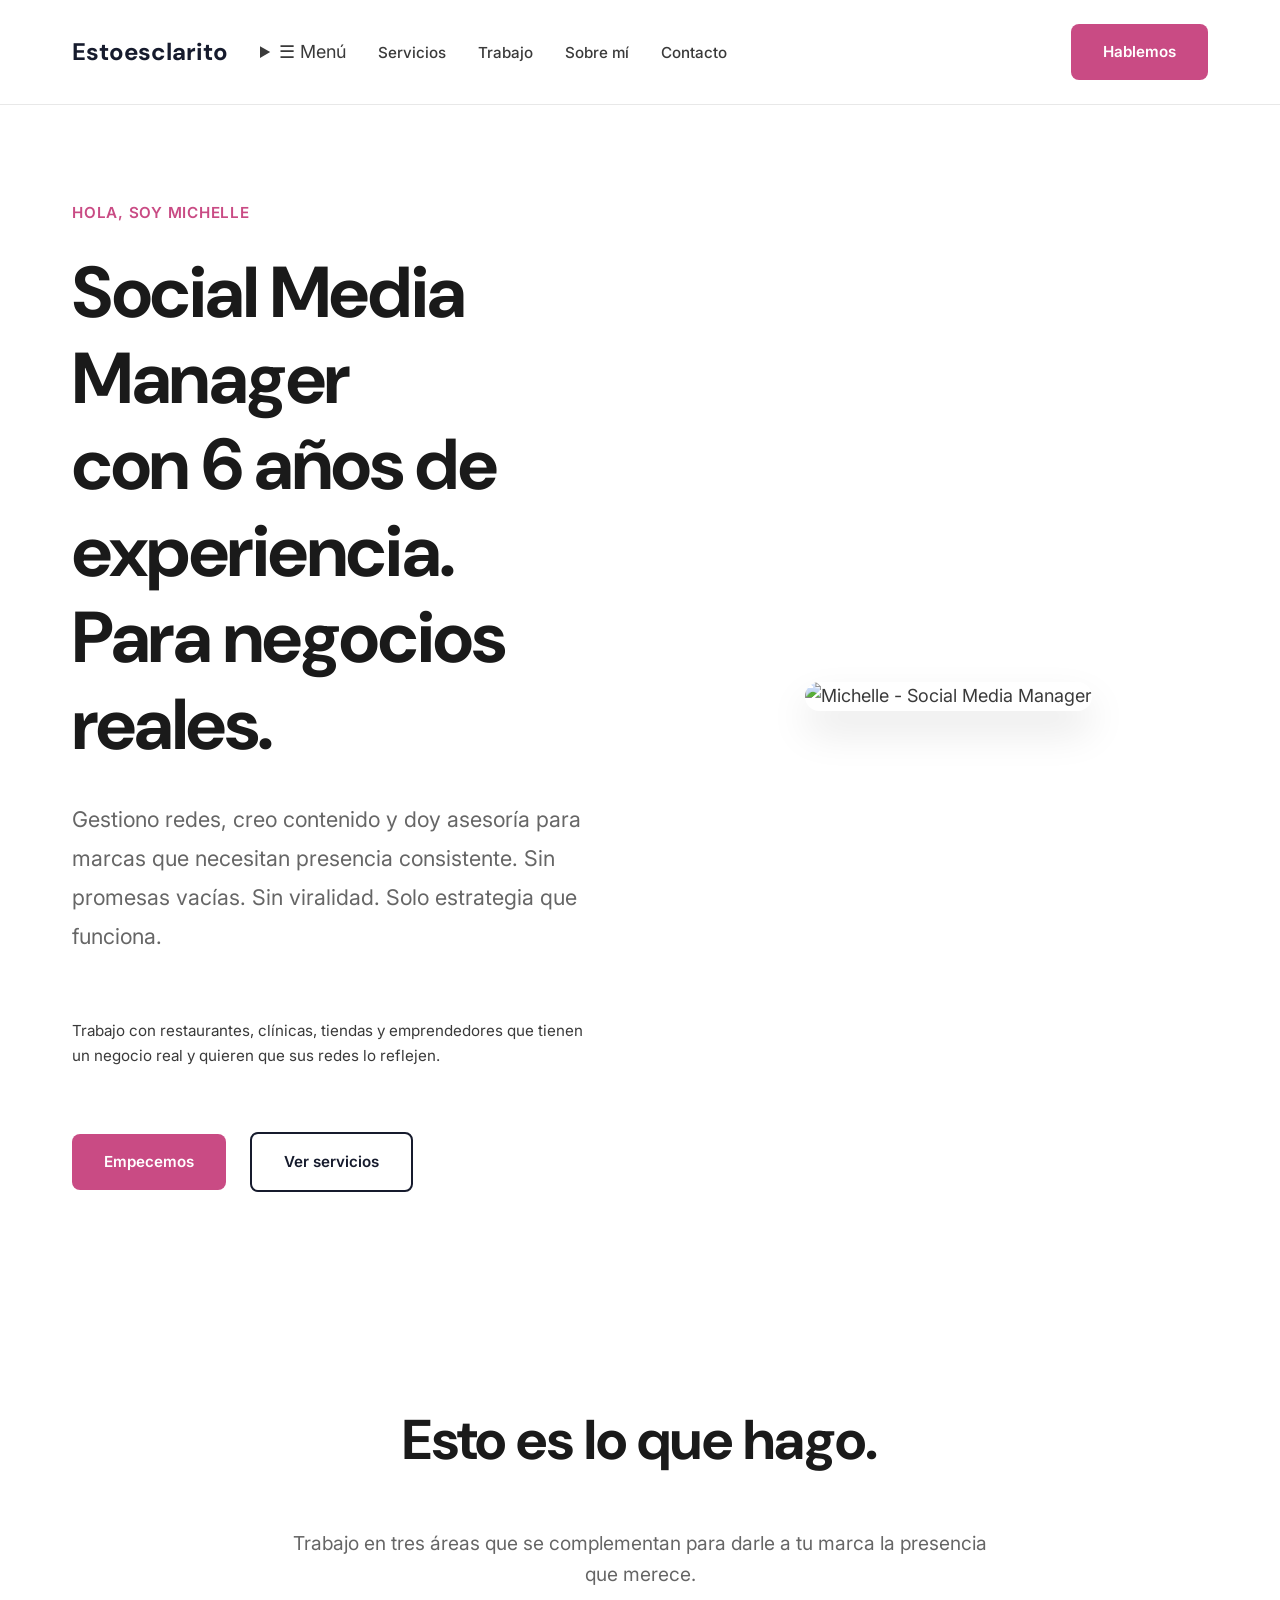
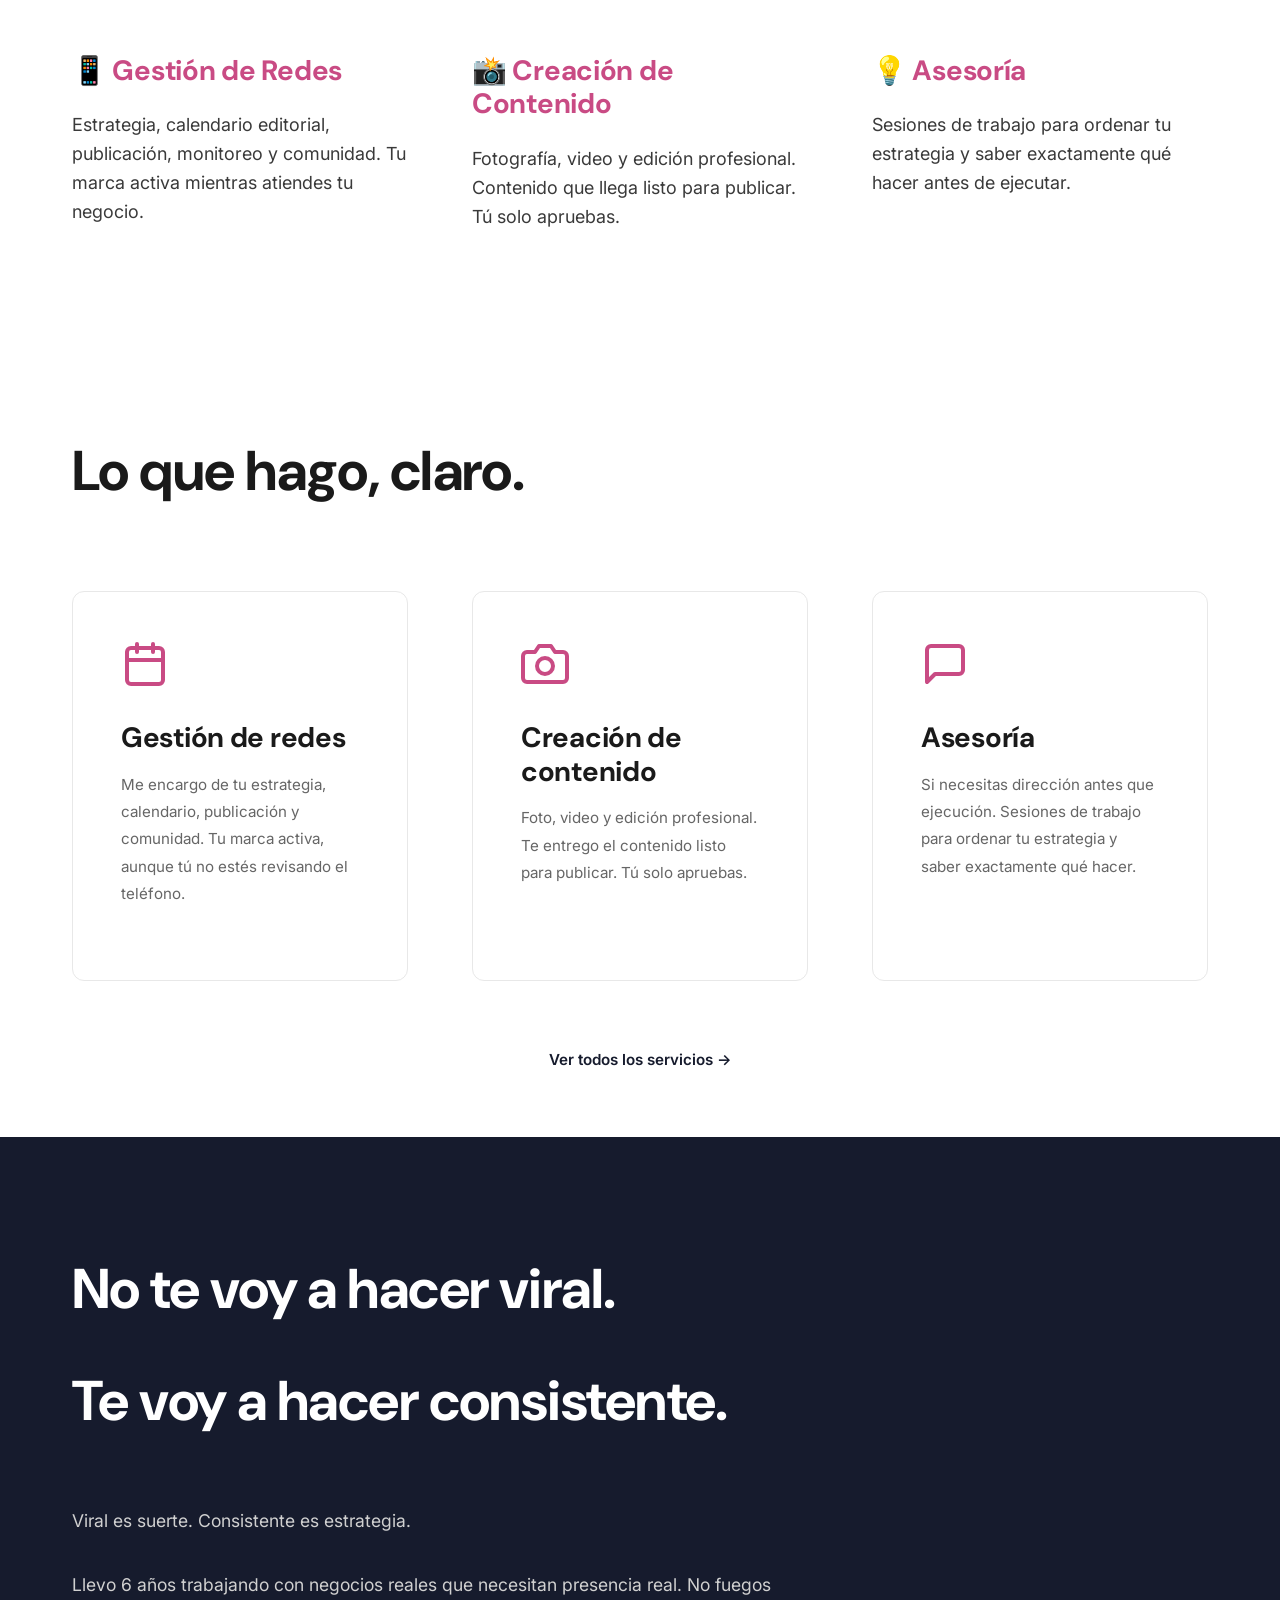
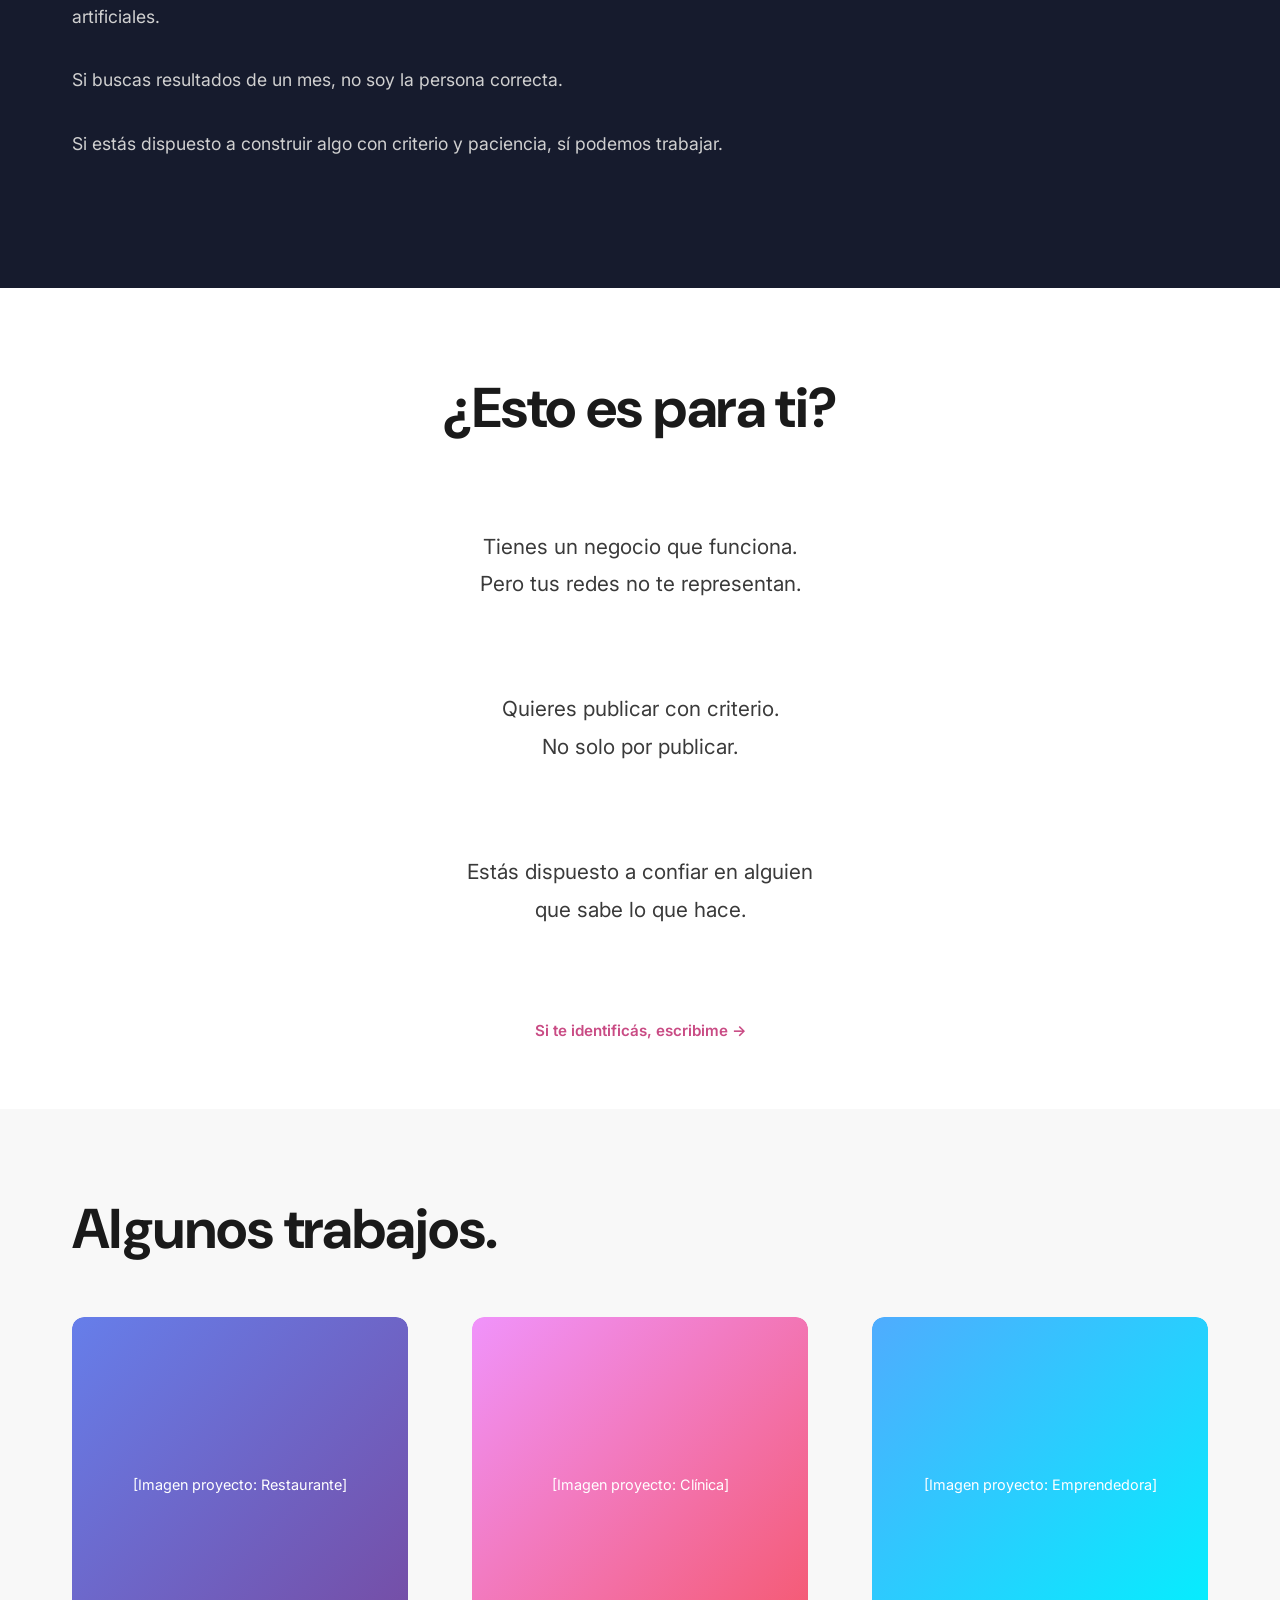
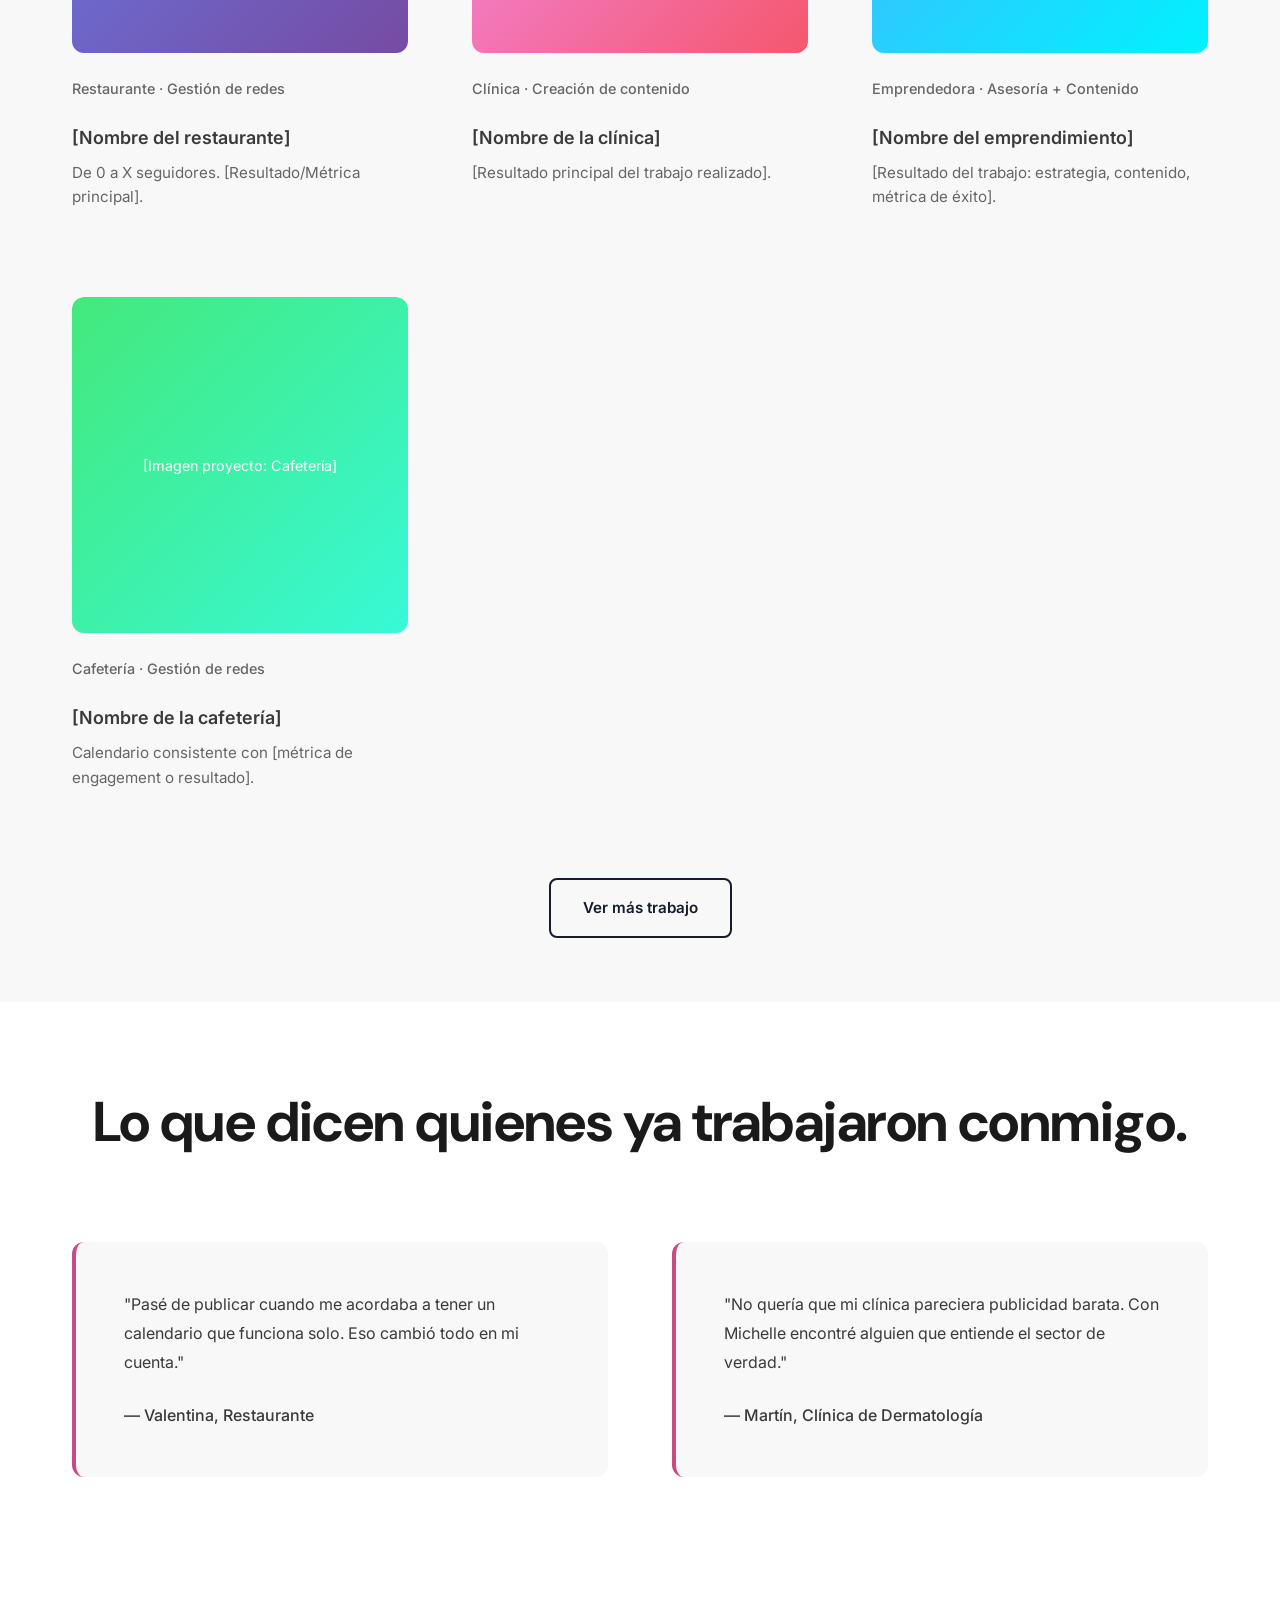
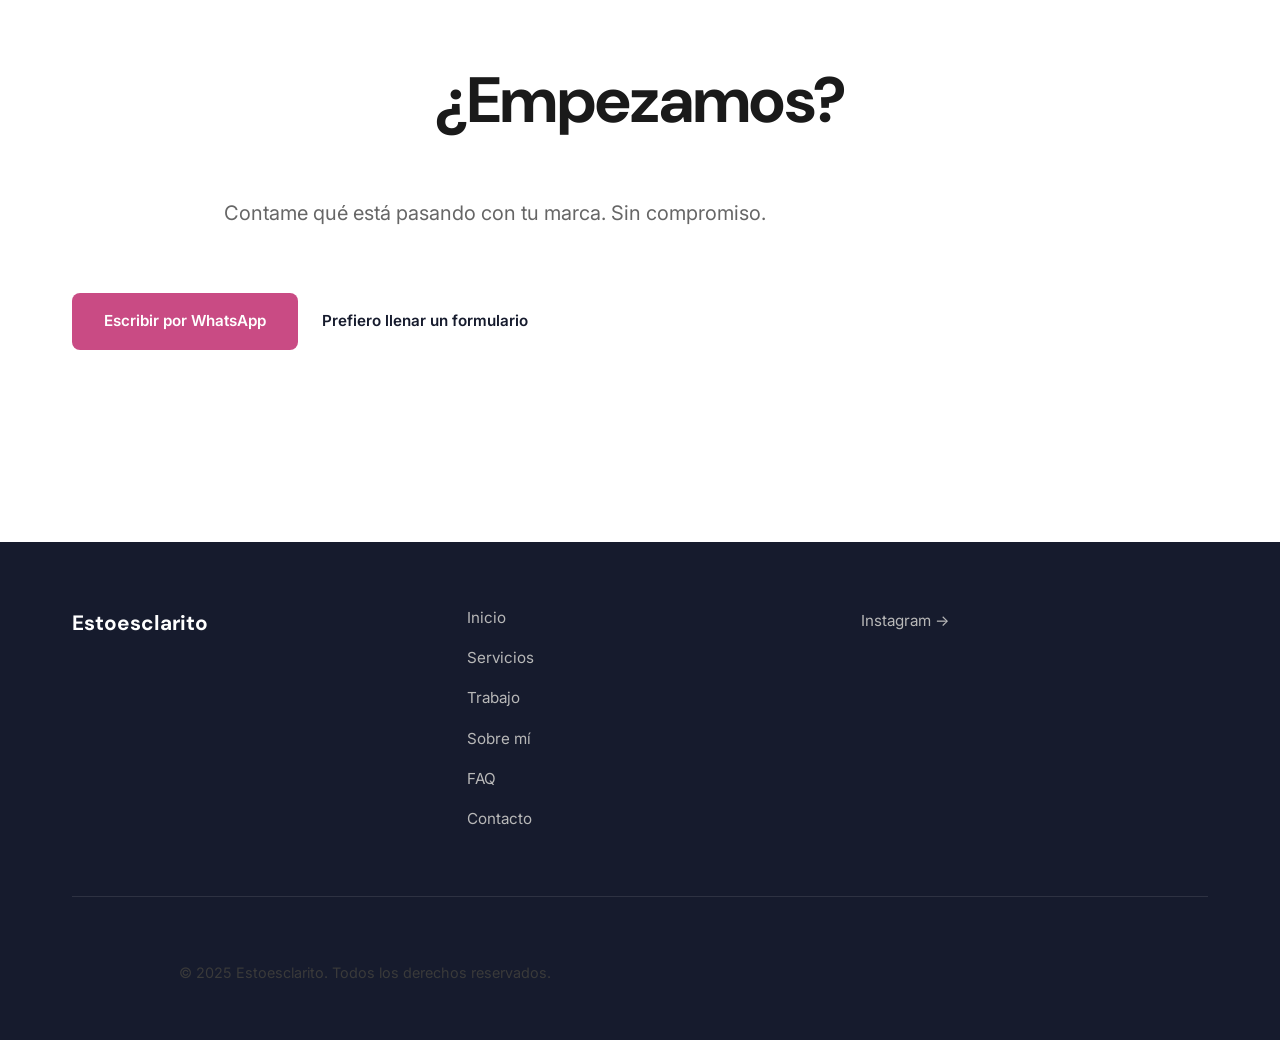
==== commit f3cf5337: "Auditoría WCAG 2.2 AA/AAA completa: Mejorar accesibilidad y legibilidad CONTRASTE (WCAG AA/AAA): - A" ====
--- a/index.html
+++ b/index.html
@@ -17,6 +17,15 @@
         <div class="container">
             <div class="navbar-content">
                 <a href="index.html" class="logo" title="Volver al inicio">Estoesclarito</a>
+                <details class="mobile-menu">
+                    <summary aria-label="Menú de navegación">☰ Menú</summary>
+                    <ul class="nav-links">
+                        <li><a href="#servicios">Servicios</a></li>
+                        <li><a href="trabajo.html">Trabajo</a></li>
+                        <li><a href="sobre-mi.html">Sobre mí</a></li>
+                        <li><a href="contacto.html">Contacto</a></li>
+                    </ul>
+                </details>
                 <ul class="nav-links">
                     <li><a href="#servicios">Servicios</a></li>
                     <li><a href="trabajo.html">Trabajo</a></li>
@@ -57,16 +66,16 @@
                 <p style="font-size: 1.2rem; margin-bottom: var(--spacing-2xl);">Trabajo en tres áreas que se complementan para darle a tu marca la presencia que merece.</p>
                 <div style="display: grid; grid-template-columns: repeat(auto-fit, minmax(280px, 1fr)); gap: var(--spacing-2xl); margin-top: var(--spacing-2xl);">
                     <div style="text-align: left;">
-                        <h3 style="color: var(--color-pink); margin-bottom: var(--spacing-md);">📱 Gestión de Redes</h3>
+                        <h3 style="color: var(--color-pink); margin-bottom: var(--spacing-md);"><span aria-label="Gestión de Redes" aria-hidden="true">📱</span> Gestión de Redes</h3>
                         <p style="color: var(--color-text); text-align: left;">Estrategia, calendario editorial, publicación, monitoreo y comunidad. Tu marca activa mientras atiendes tu negocio.</p>
                     </div>
                     <div style="text-align: left;">
-                        <h3 style="color: var(--color-pink); margin-bottom: var(--spacing-md);">📸 Creación de Contenido</h3>
-                        <p style="color: #666; text-align: left;">Fotografía, video y edición profesional. Contenido que llega listo para publicar. Tú solo apruebas.</p>
+                        <h3 style="color: var(--color-pink); margin-bottom: var(--spacing-md);"><span aria-label="Creación de Contenido" aria-hidden="true">📸</span> Creación de Contenido</h3>
+                        <p style="color: var(--color-text); text-align: left;">Fotografía, video y edición profesional. Contenido que llega listo para publicar. Tú solo apruebas.</p>
                     </div>
                     <div style="text-align: left;">
-                        <h3 style="color: var(--color-pink); margin-bottom: var(--spacing-md);">💡 Asesoría</h3>
-                        <p style="color: #666; text-align: left;">Sesiones de trabajo para ordenar tu estrategia y saber exactamente qué hacer antes de ejecutar.</p>
+                        <h3 style="color: var(--color-pink); margin-bottom: var(--spacing-md);"><span aria-label="Asesoría" aria-hidden="true">💡</span> Asesoría</h3>
+                        <p style="color: var(--color-text); text-align: left;">Sesiones de trabajo para ordenar tu estrategia y saber exactamente qué hacer antes de ejecutar.</p>
                     </div>
                 </div>
             </div>
@@ -210,7 +219,7 @@
                 </div>
                 <div class="footer-section">
                     <nav class="footer-links">
-                        <a href="">Inicio</a>
+                        <a href="index.html">Inicio</a>
                         <a href="servicios.html">Servicios</a>
                         <a href="trabajo.html">Trabajo</a>
                         <a href="sobre-mi.html">Sobre mí</a>
--- a/css/style.css
+++ b/css/style.css
@@ -6,8 +6,8 @@
     /* Colors */
     --color-white: #FFFFFF;
     --color-dark: #161B2D;
-    --color-pink: #E85E95;
-    --color-pink-hover: #D4447A;
+    --color-pink: #C94B84;
+    --color-pink-hover: #A83668;
     --color-text: #3A3A3A;
     --color-text-light: #666666;
     --color-text-dark: #1A1A1A;
@@ -29,6 +29,7 @@
     --lh-tight: 1.2;
     --lh-normal: 1.6;
     --lh-relaxed: 1.8;
+    --lh-generous: 2;
 
     /* Spacing */
     --spacing-xs: 0.5rem;
@@ -90,22 +91,42 @@
 h2 {
     font-size: var(--fs-h2);
     margin-bottom: var(--spacing-lg);
+    letter-spacing: -0.01em;
+    line-height: var(--lh-generous);
 }
 
 h3 {
     font-size: var(--fs-h3);
     margin-bottom: var(--spacing-sm);
+    letter-spacing: -0.01em;
 }
 
 p {
     margin-bottom: var(--spacing-md);
     color: var(--color-text);
     line-height: var(--lh-normal);
+    max-width: 65ch;
 }
 
 a {
     color: inherit;
     text-decoration: none;
+}
+
+a:focus,
+button:focus,
+.btn:focus,
+.link-arrow:focus {
+    outline: 3px solid var(--color-pink);
+    outline-offset: 2px;
+    border-radius: 2px;
+}
+
+a:focus:not(:focus-visible),
+button:focus:not(:focus-visible),
+.btn:focus:not(:focus-visible),
+.link-arrow:focus:not(:focus-visible) {
+    outline: none;
 }
 
 /* ============================================
@@ -299,6 +320,9 @@
     font-size: 1.3rem;
     color: var(--color-text);
     line-height: var(--lh-relaxed);
+    max-width: 55ch;
+    margin-left: auto;
+    margin-right: auto;
 }
 
 section.recent-work {
@@ -364,6 +388,9 @@
     color: var(--color-text-light);
     margin-bottom: var(--spacing-2xl);
     line-height: var(--lh-relaxed);
+    max-width: 60ch;
+    margin-left: auto;
+    margin-right: auto;
 }
 
 .hero-intro {
@@ -377,8 +404,9 @@
 
 .hero-description {
     font-size: 0.95rem;
-    color: #666;
-    margin-bottom: var(--spacing-2xl);
+    color: var(--color-text);
+    margin-bottom: var(--spacing-2xl);
+    max-width: 60ch;
 }
 
 .cta-group {
@@ -600,7 +628,7 @@
 .footer-bottom {
     text-align: center;
     font-size: 0.9rem;
-    color: #888888;
+    color: #A8A8A8;
 }
 
 /* ============================================
@@ -701,10 +729,12 @@
 
     .services-grid {
         grid-template-columns: 1fr;
+        gap: var(--spacing-lg);
     }
 
     .work-grid {
         grid-template-columns: 1fr;
+        gap: var(--spacing-lg);
     }
 
     .testimonials-grid {
@@ -749,6 +779,30 @@
         display: none;
     }
 
+    .mobile-menu {
+        display: block;
+    }
+
+    .mobile-menu summary {
+        padding: var(--spacing-sm);
+        cursor: pointer;
+        font-weight: 600;
+        color: var(--color-dark);
+        list-style: none;
+    }
+
+    .mobile-menu summary::-webkit-details-marker {
+        display: none;
+    }
+
+    .mobile-menu[open] .nav-links {
+        display: flex;
+        flex-direction: column;
+        gap: var(--spacing-sm);
+        margin-top: var(--spacing-sm);
+        padding: var(--spacing-sm) 0;
+    }
+
     .navbar .btn {
         padding: var(--spacing-xs) var(--spacing-md);
         font-size: 0.8rem;
@@ -764,6 +818,10 @@
 
     section.final-cta h2 {
         font-size: 1.75rem;
+    }
+
+    p {
+        max-width: 100%;
     }
 }
 
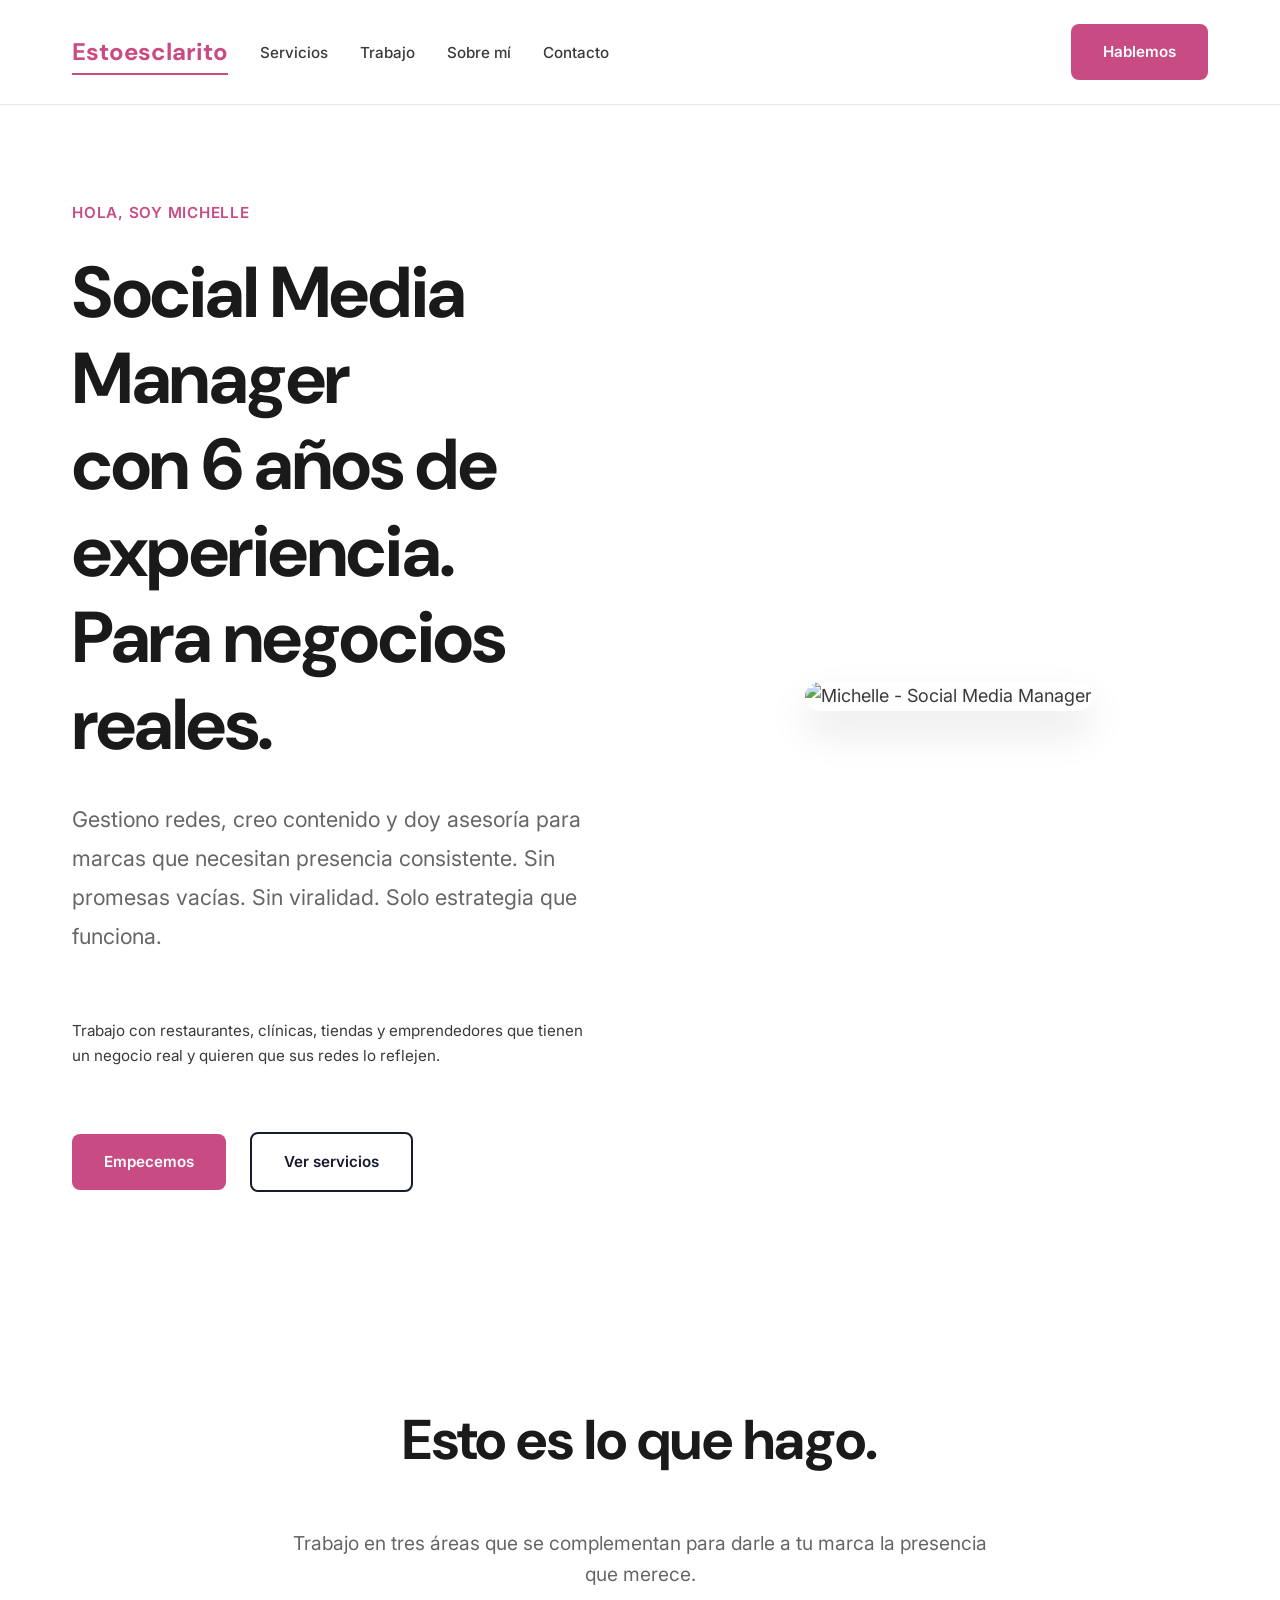
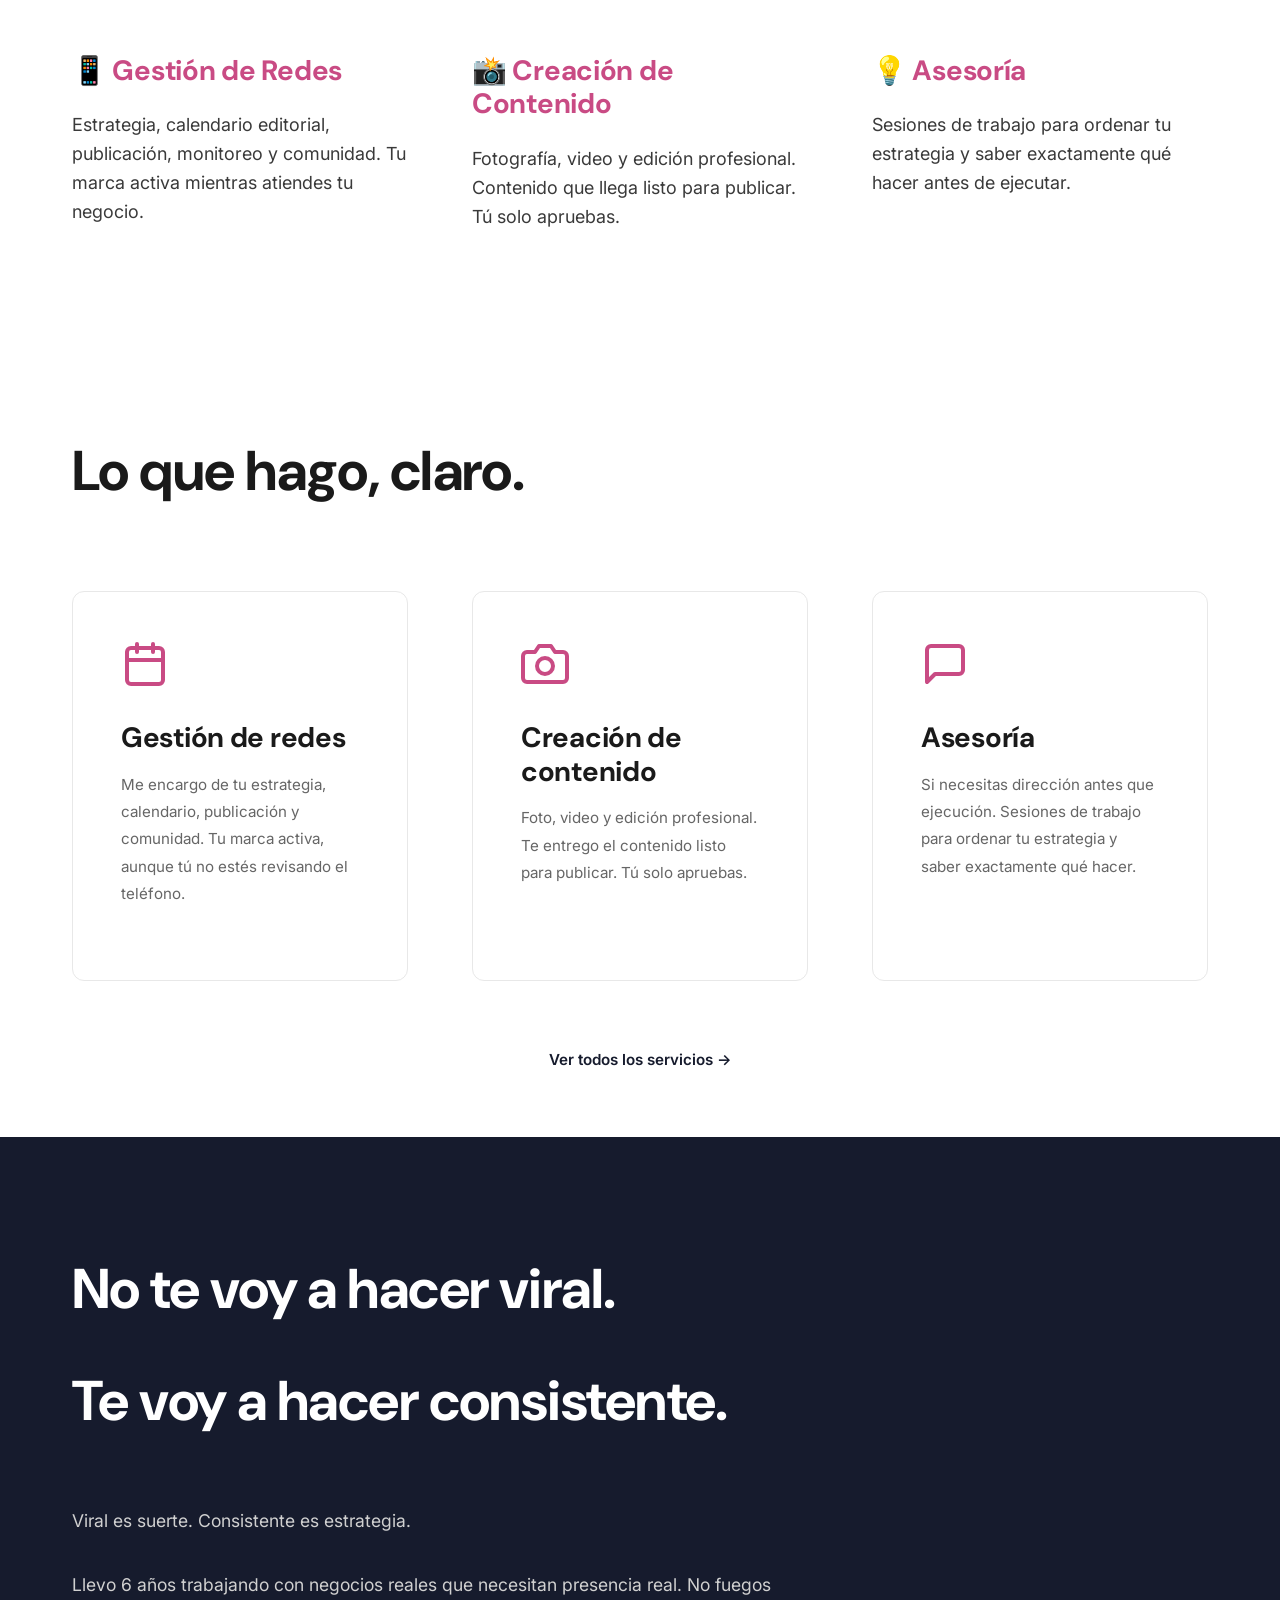
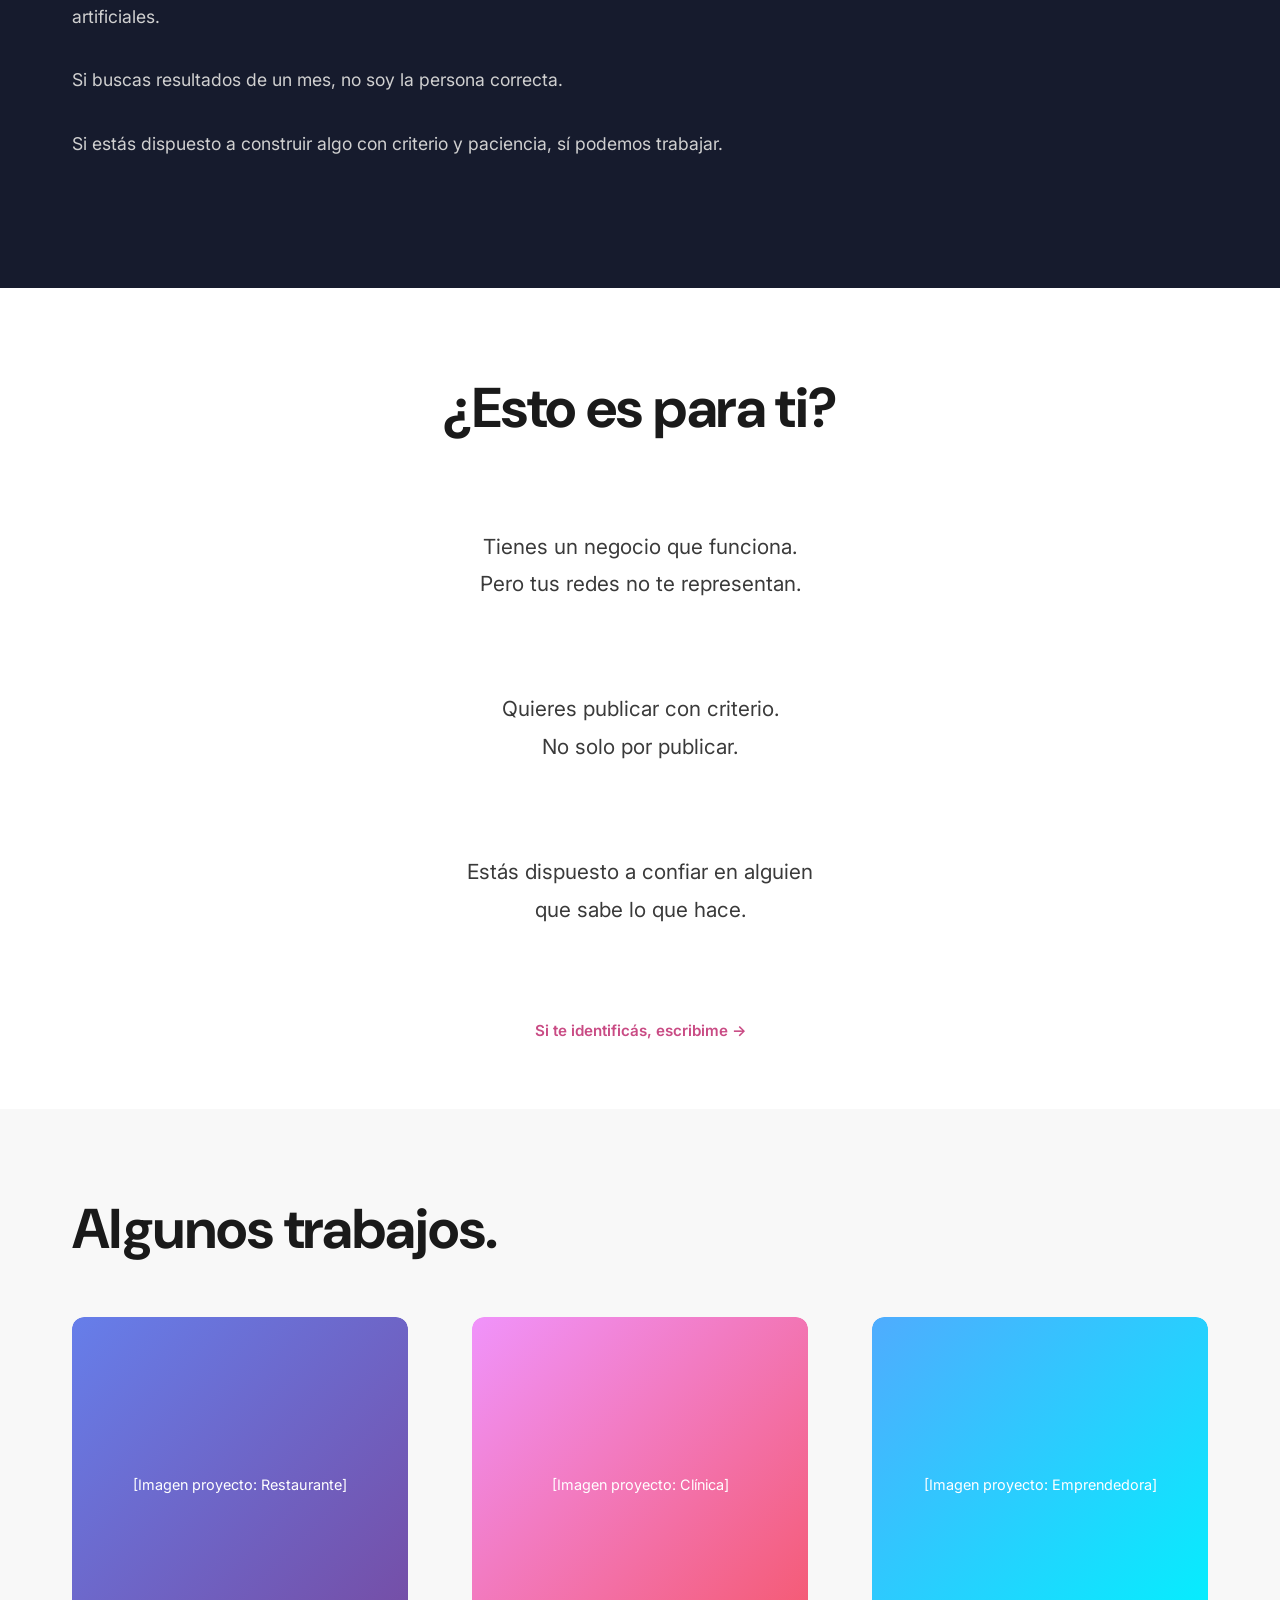
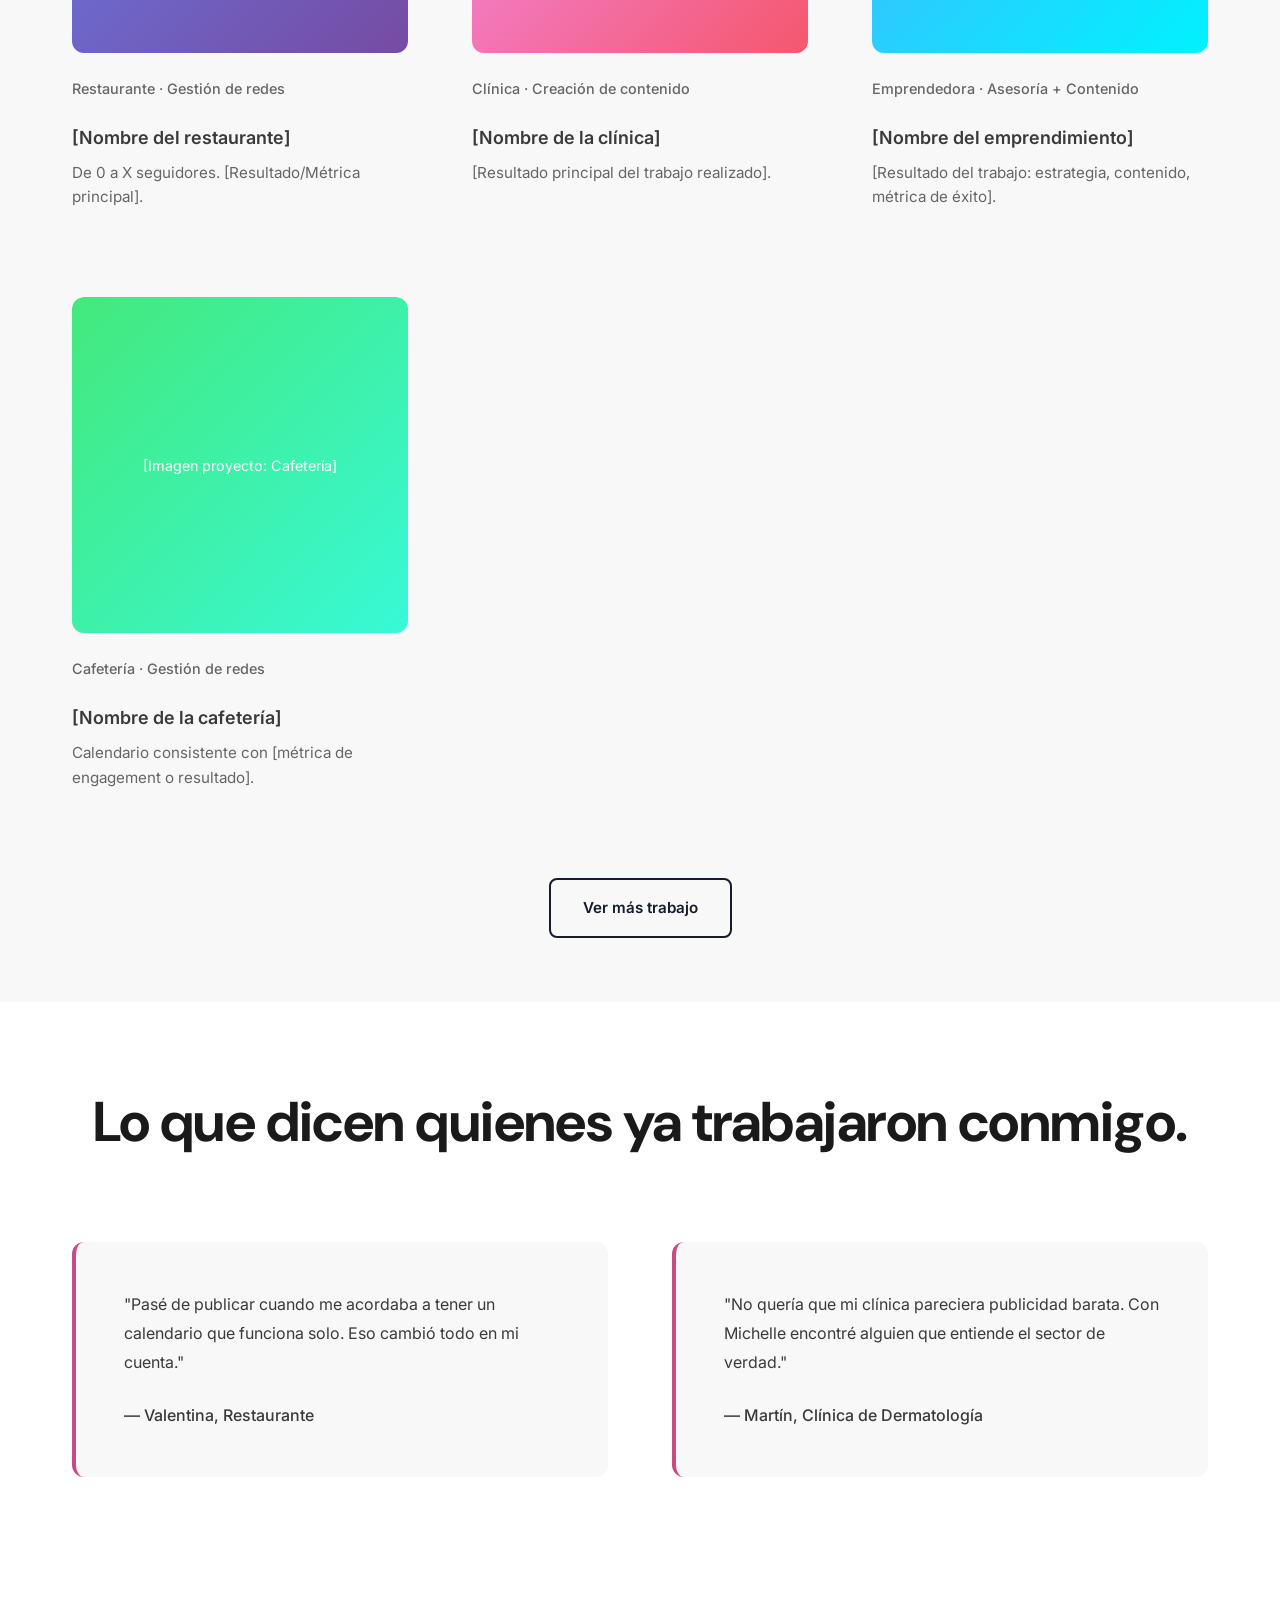
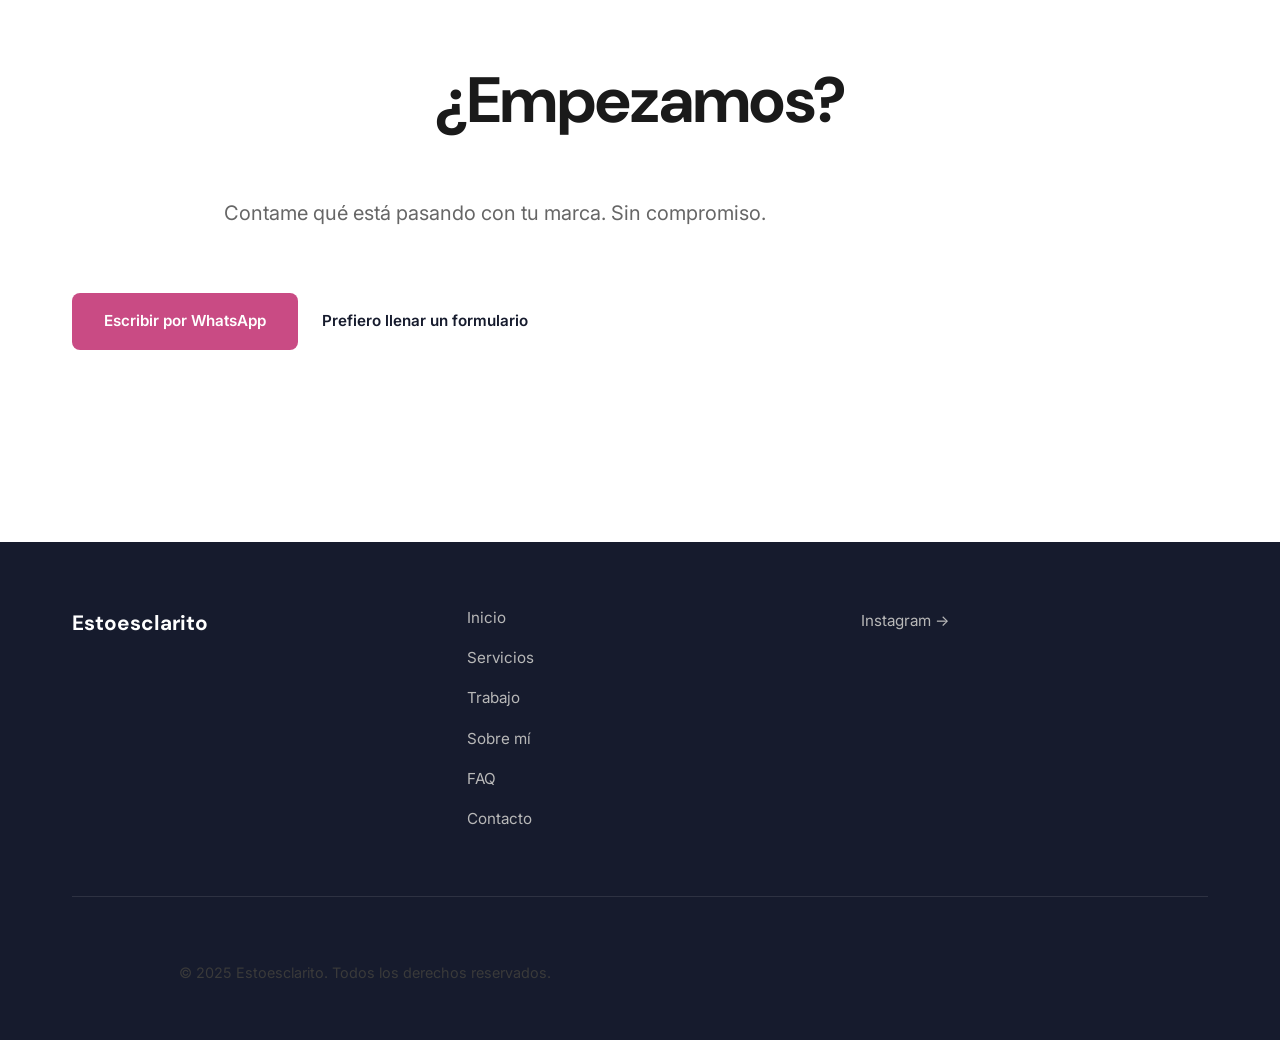
==== commit f5aaf7c5: "Mejorar navegación: aria-current indicator + unificar Servicios CAMBIOS CRÍTICOS:  1. aria-current v" ====
--- a/index.html
+++ b/index.html
@@ -16,18 +16,18 @@
     <nav class="navbar">
         <div class="container">
             <div class="navbar-content">
-                <a href="index.html" class="logo" title="Volver al inicio">Estoesclarito</a>
+                <a href="index.html" class="logo" title="Volver al inicio" aria-current="page">Estoesclarito</a>
                 <details class="mobile-menu">
                     <summary aria-label="Menú de navegación">☰ Menú</summary>
                     <ul class="nav-links">
-                        <li><a href="#servicios">Servicios</a></li>
+                        <li><a href="servicios.html">Servicios</a></li>
                         <li><a href="trabajo.html">Trabajo</a></li>
                         <li><a href="sobre-mi.html">Sobre mí</a></li>
                         <li><a href="contacto.html">Contacto</a></li>
                     </ul>
                 </details>
                 <ul class="nav-links">
-                    <li><a href="#servicios">Servicios</a></li>
+                    <li><a href="servicios.html">Servicios</a></li>
                     <li><a href="trabajo.html">Trabajo</a></li>
                     <li><a href="sobre-mi.html">Sobre mí</a></li>
                     <li><a href="contacto.html">Contacto</a></li>
--- a/css/style.css
+++ b/css/style.css
@@ -172,6 +172,10 @@
     flex-shrink: 0;
 }
 
+.mobile-menu {
+    display: none;
+}
+
 .nav-links {
     display: flex;
     list-style: none;
@@ -188,6 +192,22 @@
 
 .nav-links a:hover {
     color: var(--color-pink);
+}
+
+a[aria-current="page"] {
+    color: var(--color-pink);
+    font-weight: 700;
+    position: relative;
+}
+
+a[aria-current="page"]::after {
+    content: '';
+    position: absolute;
+    bottom: -4px;
+    left: 0;
+    right: 0;
+    height: 2px;
+    background: var(--color-pink);
 }
 
 /* ============================================
@@ -775,12 +795,14 @@
         padding: 0 var(--spacing-md);
     }
 
-    .nav-links {
-        display: none;
+    .navbar .btn {
+        padding: var(--spacing-xs) var(--spacing-md);
+        font-size: 0.8rem;
     }
 
     .mobile-menu {
         display: block;
+        order: 2;
     }
 
     .mobile-menu summary {
@@ -803,9 +825,9 @@
         padding: var(--spacing-sm) 0;
     }
 
-    .navbar .btn {
-        padding: var(--spacing-xs) var(--spacing-md);
-        font-size: 0.8rem;
+    /* Ocultar nav-links regulares en mobile */
+    .navbar-content > .nav-links {
+        display: none;
     }
 
     h1 {
